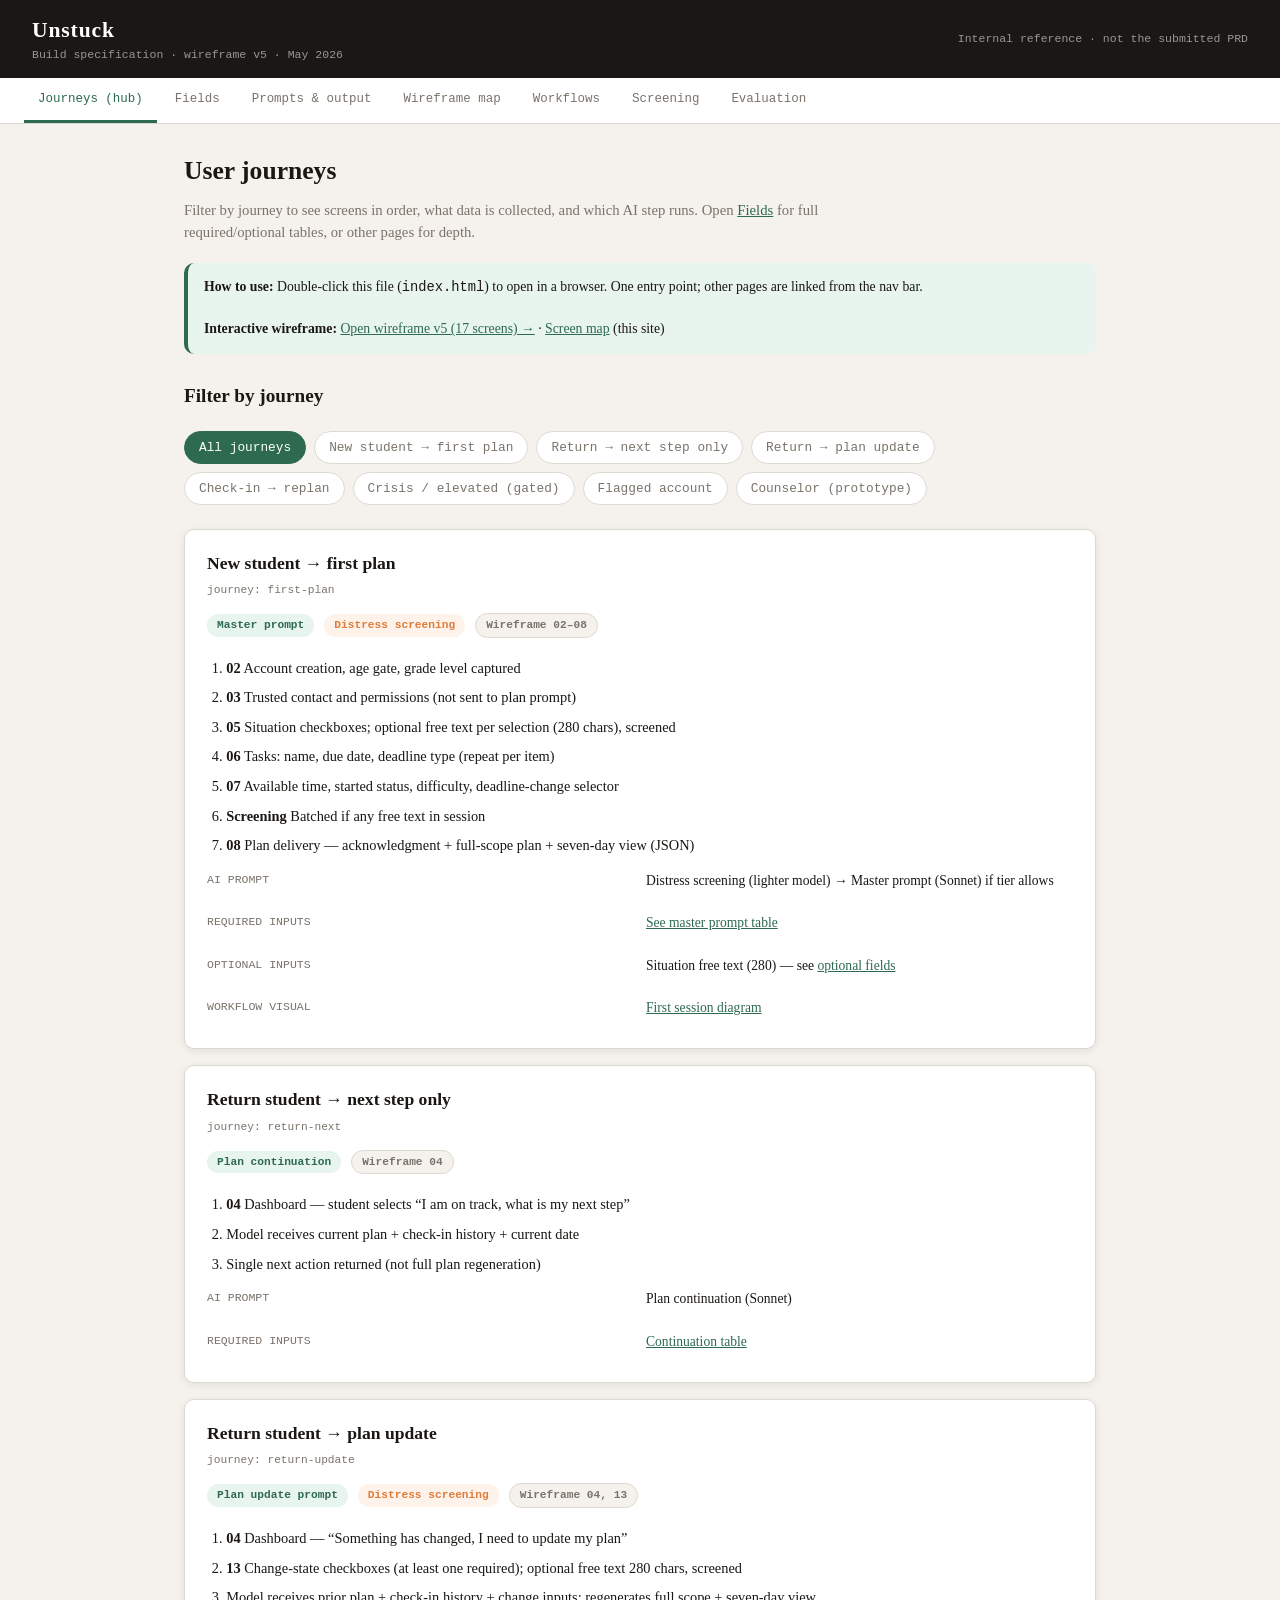
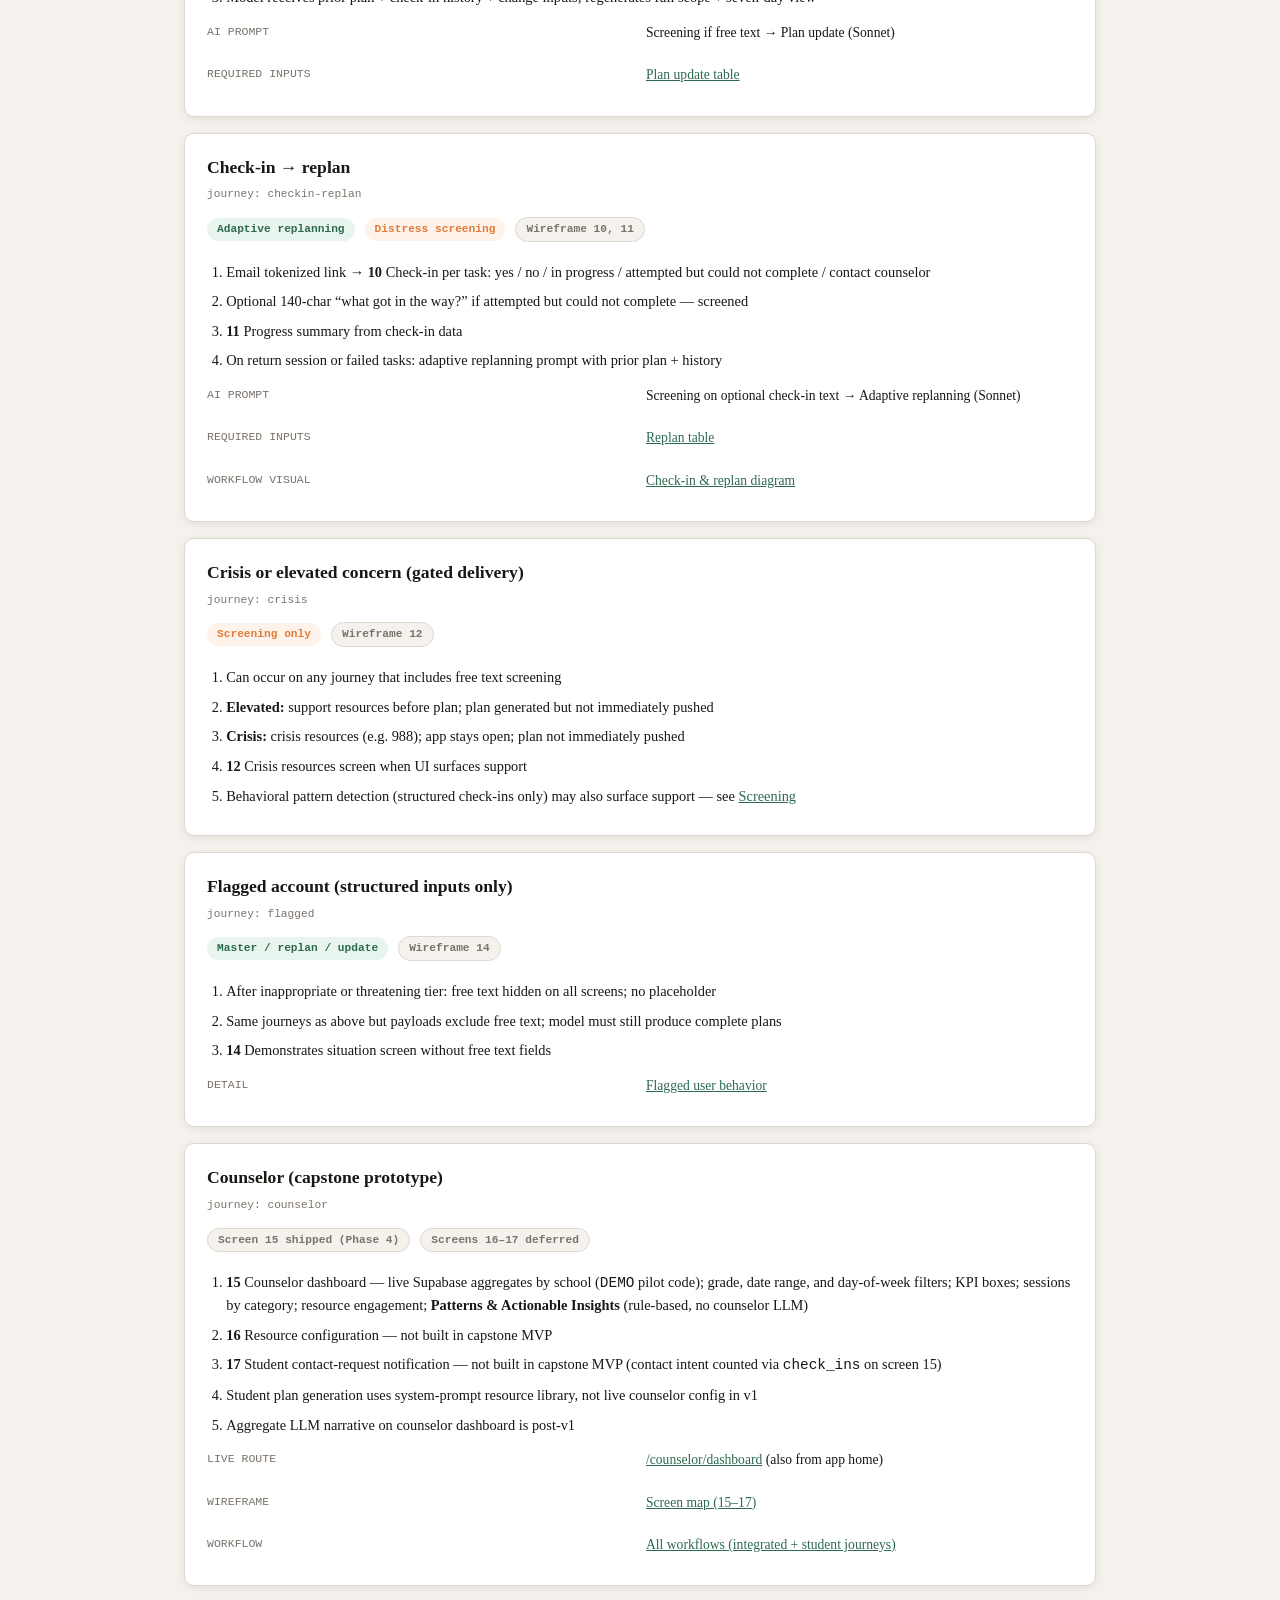
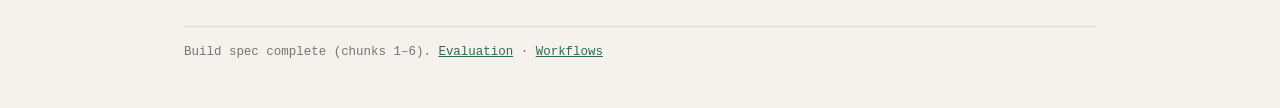
==== index.html @ d7326247 "Add files via upload" ====
<!DOCTYPE html>
<html lang="en">
<head>
  <meta charset="UTF-8">
  <meta name="viewport" content="width=device-width, initial-scale=1.0">
  <title>Unstuck — Build specification (hub)</title>
  <link rel="stylesheet" href="styles.css">
</head>
<body>

<div class="top-bar">
  <div>
    <div class="logo">Unstuck</div>
    <div class="meta">Build specification · wireframe v5 · May 2026</div>
  </div>
  <div class="meta">Internal reference · not the submitted PRD</div>
</div>

<nav class="site-nav">
  <a href="index.html" class="active">Journeys (hub)</a>
  <a href="fields.html">Fields</a>
  <a href="prompts.html">Prompts &amp; output</a>
  <a href="wireframe.html">Wireframe map</a>
  <a href="workflows.html">Workflows</a>
  <a href="screening.html">Screening</a>
  <a href="eval.html">Evaluation</a>
</nav>

<main class="main">
  <h1>User journeys</h1>
  <p class="lead">
    Filter by journey to see screens in order, what data is collected, and which AI step runs.
    Open <a href="fields.html">Fields</a> for full required/optional tables, or other pages for depth.
  </p>

  <div class="notice">
    <strong>How to use:</strong> Double-click this file (<code>index.html</code>) to open in a browser.
    One entry point; other pages are linked from the nav bar.
    <br><br>
    <strong>Interactive wireframe:</strong>
    <a href="https://tericampbell.github.io/unstuck_wireframe.html" target="_blank" rel="noopener">Open wireframe v5 (17 screens) →</a>
    · <a href="wireframe.html">Screen map</a> (this site)
  </div>

  <h2>Filter by journey</h2>
  <div class="filter-bar">
    <button type="button" data-filter="all" class="active">All journeys</button>
    <button type="button" data-filter="first-plan">New student → first plan</button>
    <button type="button" data-filter="return-next">Return → next step only</button>
    <button type="button" data-filter="return-update">Return → plan update</button>
    <button type="button" data-filter="checkin-replan">Check-in → replan</button>
    <button type="button" data-filter="crisis">Crisis / elevated (gated)</button>
    <button type="button" data-filter="flagged">Flagged account</button>
    <button type="button" data-filter="counselor">Counselor (prototype)</button>
  </div>

  <!-- First plan -->
  <article class="journey-card" data-journey="first-plan all">
    <div class="journey-title">New student → first plan</div>
    <div class="journey-id">journey: first-plan</div>
    <span class="tag tag-green">Master prompt</span>
    <span class="tag tag-amber">Distress screening</span>
    <span class="tag tag-gray">Wireframe 02–08</span>
    <ol class="step-list">
      <li><strong>02</strong> Account creation, age gate, grade level captured</li>
      <li><strong>03</strong> Trusted contact and permissions (not sent to plan prompt)</li>
      <li><strong>05</strong> Situation checkboxes; optional free text per selection (280 chars), screened</li>
      <li><strong>06</strong> Tasks: name, due date, deadline type (repeat per item)</li>
      <li><strong>07</strong> Available time, started status, difficulty, deadline-change selector</li>
      <li><strong>Screening</strong> Batched if any free text in session</li>
      <li><strong>08</strong> Plan delivery — acknowledgment + full-scope plan + seven-day view (JSON)</li>
    </ol>
    <dl class="detail-grid">
      <dt>AI prompt</dt>
      <dd>Distress screening (lighter model) → Master prompt (Sonnet) if tier allows</dd>
      <dt>Required inputs</dt>
      <dd><a href="fields.html#master">See master prompt table</a></dd>
      <dt>Optional inputs</dt>
      <dd>Situation free text (280) — see <a href="fields.html#optional">optional fields</a></dd>
      <dt>Workflow visual</dt>
      <dd><a href="workflows-first-session.html">First session diagram</a></dd>
    </dl>
  </article>

  <!-- Return next step -->
  <article class="journey-card" data-journey="return-next all">
    <div class="journey-title">Return student → next step only</div>
    <div class="journey-id">journey: return-next</div>
    <span class="tag tag-green">Plan continuation</span>
    <span class="tag tag-gray">Wireframe 04</span>
    <ol class="step-list">
      <li><strong>04</strong> Dashboard — student selects &ldquo;I am on track, what is my next step&rdquo;</li>
      <li>Model receives current plan + check-in history + current date</li>
      <li>Single next action returned (not full plan regeneration)</li>
    </ol>
    <dl class="detail-grid">
      <dt>AI prompt</dt>
      <dd>Plan continuation (Sonnet)</dd>
      <dt>Required inputs</dt>
      <dd><a href="fields.html#continuation">Continuation table</a></dd>
    </dl>
  </article>

  <!-- Plan update -->
  <article class="journey-card" data-journey="return-update all">
    <div class="journey-title">Return student → plan update</div>
    <div class="journey-id">journey: return-update</div>
    <span class="tag tag-green">Plan update prompt</span>
    <span class="tag tag-amber">Distress screening</span>
    <span class="tag tag-gray">Wireframe 04, 13</span>
    <ol class="step-list">
      <li><strong>04</strong> Dashboard — &ldquo;Something has changed, I need to update my plan&rdquo;</li>
      <li><strong>13</strong> Change-state checkboxes (at least one required); optional free text 280 chars, screened</li>
      <li>Model receives prior plan + check-in history + change inputs; regenerates full scope + seven-day view</li>
    </ol>
    <dl class="detail-grid">
      <dt>AI prompt</dt>
      <dd>Screening if free text → Plan update (Sonnet)</dd>
      <dt>Required inputs</dt>
      <dd><a href="fields.html#update">Plan update table</a></dd>
    </dl>
  </article>

  <!-- Check-in replan -->
  <article class="journey-card" data-journey="checkin-replan all">
    <div class="journey-title">Check-in → replan</div>
    <div class="journey-id">journey: checkin-replan</div>
    <span class="tag tag-green">Adaptive replanning</span>
    <span class="tag tag-amber">Distress screening</span>
    <span class="tag tag-gray">Wireframe 10, 11</span>
    <ol class="step-list">
      <li>Email tokenized link → <strong>10</strong> Check-in per task: yes / no / in progress / attempted but could not complete / contact counselor</li>
      <li>Optional 140-char &ldquo;what got in the way?&rdquo; if attempted but could not complete — screened</li>
      <li><strong>11</strong> Progress summary from check-in data</li>
      <li>On return session or failed tasks: adaptive replanning prompt with prior plan + history</li>
    </ol>
    <dl class="detail-grid">
      <dt>AI prompt</dt>
      <dd>Screening on optional check-in text → Adaptive replanning (Sonnet)</dd>
      <dt>Required inputs</dt>
      <dd><a href="fields.html#replan">Replan table</a></dd>
      <dt>Workflow visual</dt>
      <dd><a href="workflows-checkin-replan.html">Check-in &amp; replan diagram</a></dd>
    </dl>
  </article>

  <!-- Crisis / elevated -->
  <article class="journey-card" data-journey="crisis all first-plan return-update checkin-replan">
    <div class="journey-title">Crisis or elevated concern (gated delivery)</div>
    <div class="journey-id">journey: crisis</div>
    <span class="tag tag-amber">Screening only</span>
    <span class="tag tag-gray">Wireframe 12</span>
    <ol class="step-list">
      <li>Can occur on any journey that includes free text screening</li>
      <li><strong>Elevated:</strong> support resources before plan; plan generated but not immediately pushed</li>
      <li><strong>Crisis:</strong> crisis resources (e.g. 988); app stays open; plan not immediately pushed</li>
      <li><strong>12</strong> Crisis resources screen when UI surfaces support</li>
      <li>Behavioral pattern detection (structured check-ins only) may also surface support — see <a href="screening.html">Screening</a></li>
    </ol>
  </article>

  <!-- Flagged -->
  <article class="journey-card" data-journey="flagged all first-plan return-update checkin-replan">
    <div class="journey-title">Flagged account (structured inputs only)</div>
    <div class="journey-id">journey: flagged</div>
    <span class="tag tag-green">Master / replan / update</span>
    <span class="tag tag-gray">Wireframe 14</span>
    <ol class="step-list">
      <li>After inappropriate or threatening tier: free text hidden on all screens; no placeholder</li>
      <li>Same journeys as above but payloads exclude free text; model must still produce complete plans</li>
      <li><strong>14</strong> Demonstrates situation screen without free text fields</li>
    </ol>
    <dl class="detail-grid">
      <dt>Detail</dt>
      <dd><a href="screening.html#flagged">Flagged user behavior</a></dd>
    </dl>
  </article>

  <!-- Counselor -->
  <article class="journey-card" data-journey="counselor all">
    <div class="journey-title">Counselor (capstone prototype)</div>
    <div class="journey-id">journey: counselor</div>
    <span class="tag tag-gray">Screen 15 shipped (Phase 4)</span>
    <span class="tag tag-gray">Screens 16–17 deferred</span>
    <ol class="step-list">
      <li><strong>15</strong> Counselor dashboard — live Supabase aggregates by school (<code>DEMO</code> pilot code); grade, date range, and day-of-week filters; KPI boxes; sessions by category; resource engagement; <strong>Patterns &amp; Actionable Insights</strong> (rule-based, no counselor LLM)</li>
      <li><strong>16</strong> Resource configuration — not built in capstone MVP</li>
      <li><strong>17</strong> Student contact-request notification — not built in capstone MVP (contact intent counted via <code>check_ins</code> on screen 15)</li>
      <li>Student plan generation uses system-prompt resource library, not live counselor config in v1</li>
      <li>Aggregate LLM narrative on counselor dashboard is post-v1</li>
    </ol>
    <dl class="detail-grid">
      <dt>Live route</dt>
      <dd><a href="https://unstuck-app-flame.vercel.app/counselor/dashboard" rel="noreferrer">/counselor/dashboard</a> (also from app home)</dd>
      <dt>Wireframe</dt>
      <dd><a href="wireframe.html#counselor">Screen map (15–17)</a></dd>
      <dt>Workflow</dt>
      <dd><a href="workflows.html">All workflows (integrated + student journeys)</a></dd>
    </dl>
  </article>

  <p class="page-footer">Build spec complete (chunks 1–6). <a href="eval.html">Evaluation</a> · <a href="workflows.html">Workflows</a></p>
</main>

<script src="filter.js"></script>
</body>
</html>
---- styles.css ----
:root {
  --bg: #F5F2ED;
  --surface: #FFFFFF;
  --border: #DDD8D0;
  --text: #1A1714;
  --muted: #7A736A;
  --accent: #2D6A4F;
  --accent-lt: #E8F4EE;
  --warn: #C0392B;
  --warn-lt: #FDECEA;
  --amber: #E07B39;
  --amber-lt: #FEF3EA;
  --radius: 10px;
  --shadow: 0 2px 8px rgba(0, 0, 0, 0.08);
}

* { box-sizing: border-box; margin: 0; padding: 0; }

body {
  font-family: Georgia, "Times New Roman", serif;
  background: var(--bg);
  color: var(--text);
  line-height: 1.5;
  min-height: 100vh;
}

.top-bar {
  background: var(--text);
  color: #fff;
  padding: 14px 32px;
  display: flex;
  align-items: center;
  justify-content: space-between;
  flex-wrap: wrap;
  gap: 8px;
}

.top-bar .logo { font-size: 1.35rem; font-weight: 700; letter-spacing: 0.04em; }
.top-bar .meta { font-size: 0.72rem; opacity: 0.55; font-family: "Courier New", monospace; }

.site-nav {
  background: var(--surface);
  border-bottom: 1px solid var(--border);
  padding: 0 24px;
  display: flex;
  flex-wrap: wrap;
  gap: 4px;
  position: sticky;
  top: 0;
  z-index: 50;
}

.site-nav a {
  padding: 12px 14px;
  font-size: 0.78rem;
  font-family: "Courier New", monospace;
  color: var(--muted);
  text-decoration: none;
  border-bottom: 3px solid transparent;
}

.site-nav a:hover { color: var(--text); }
.site-nav a.active { color: var(--accent); border-bottom-color: var(--accent); }

.main { max-width: 960px; margin: 0 auto; padding: 28px 24px 48px; }

h1 { font-size: 1.6rem; margin-bottom: 8px; }
h2 { font-size: 1.2rem; margin: 28px 0 12px; }
h3 { font-size: 1rem; margin: 18px 0 8px; }

.lead { color: var(--muted); font-size: 0.92rem; margin-bottom: 20px; max-width: 720px; }

.notice {
  padding: 14px 16px;
  border-radius: var(--radius);
  font-size: 0.86rem;
  margin-bottom: 20px;
  background: var(--accent-lt);
  border-left: 4px solid var(--accent);
}

.filter-bar {
  display: flex;
  flex-wrap: wrap;
  gap: 8px;
  margin: 20px 0 24px;
}

.filter-bar button {
  padding: 8px 14px;
  border: 1.5px solid var(--border);
  border-radius: 20px;
  background: var(--surface);
  font-size: 0.8rem;
  font-family: "Courier New", monospace;
  cursor: pointer;
  color: var(--muted);
}

.filter-bar button:hover { border-color: var(--accent); color: var(--text); }
.filter-bar button.active {
  background: var(--accent);
  border-color: var(--accent);
  color: #fff;
}

.journey-card {
  background: var(--surface);
  border: 1.5px solid var(--border);
  border-radius: var(--radius);
  padding: 20px 22px;
  margin-bottom: 16px;
  box-shadow: var(--shadow);
}

.journey-card.hidden { display: none; }

.journey-card .journey-title {
  font-size: 1.1rem;
  font-weight: 700;
  margin-bottom: 6px;
}

.journey-card .journey-id {
  font-family: "Courier New", monospace;
  font-size: 0.7rem;
  color: var(--muted);
  margin-bottom: 12px;
}

.tag {
  display: inline-block;
  padding: 3px 10px;
  border-radius: 20px;
  font-size: 0.7rem;
  font-family: "Courier New", monospace;
  font-weight: 600;
  margin-right: 6px;
  margin-bottom: 8px;
}

.tag-green { background: var(--accent-lt); color: var(--accent); }
.tag-amber { background: var(--amber-lt); color: var(--amber); }
.tag-gray { background: var(--bg); color: var(--muted); border: 1px solid var(--border); }

.step-list { margin: 12px 0 0 1.2rem; font-size: 0.9rem; }
.step-list li { margin-bottom: 8px; }

.detail-grid {
  display: grid;
  grid-template-columns: 1fr 1fr;
  gap: 12px;
  margin-top: 14px;
  font-size: 0.85rem;
}

.detail-grid dt {
  font-family: "Courier New", monospace;
  font-size: 0.72rem;
  text-transform: uppercase;
  color: var(--muted);
}

.detail-grid dd { margin: 0 0 10px 0; }

table {
  width: 100%;
  border-collapse: collapse;
  font-size: 0.85rem;
  margin: 16px 0;
  background: var(--surface);
  border: 1px solid var(--border);
  border-radius: var(--radius);
  overflow: hidden;
}

th, td {
  padding: 10px 12px;
  text-align: left;
  border-bottom: 1px solid var(--border);
  vertical-align: top;
}

th {
  background: var(--bg);
  font-family: "Courier New", monospace;
  font-size: 0.72rem;
  text-transform: uppercase;
  color: var(--muted);
}

tr:last-child td { border-bottom: none; }

a { color: var(--accent); }
a:hover { text-decoration: underline; }

.page-footer {
  margin-top: 40px;
  padding-top: 16px;
  border-top: 1px solid var(--border);
  font-size: 0.78rem;
  color: var(--muted);
  font-family: "Courier New", monospace;
}

.workflow-img {
  max-width: 100%;
  height: auto;
  border: 1px solid var(--border);
  border-radius: var(--radius);
  margin: 16px 0;
}

.tier-standard { color: var(--accent); }
.tier-elevated { color: var(--amber); }
.tier-crisis { color: var(--warn); }
.tier-inappropriate { color: var(--warn); font-weight: 700; }

@media (max-width: 640px) {
  .detail-grid { grid-template-columns: 1fr; }
}
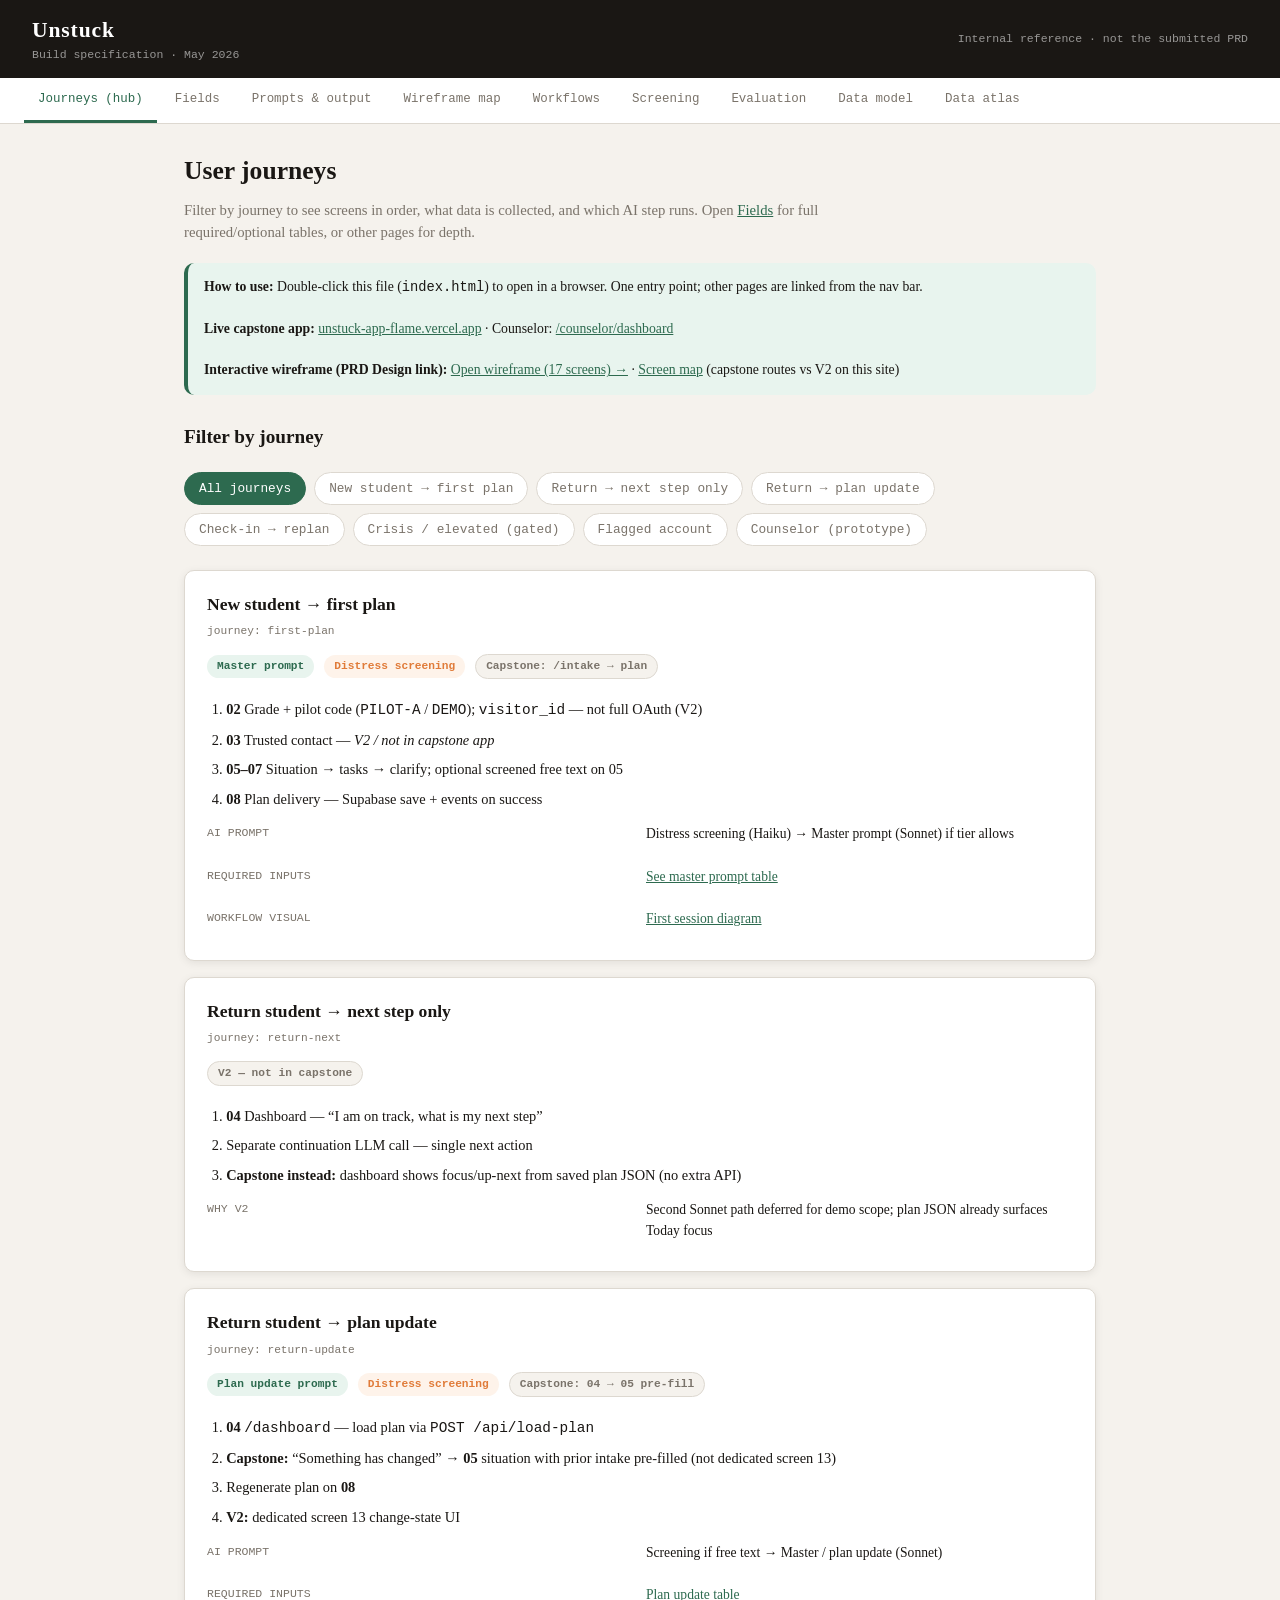
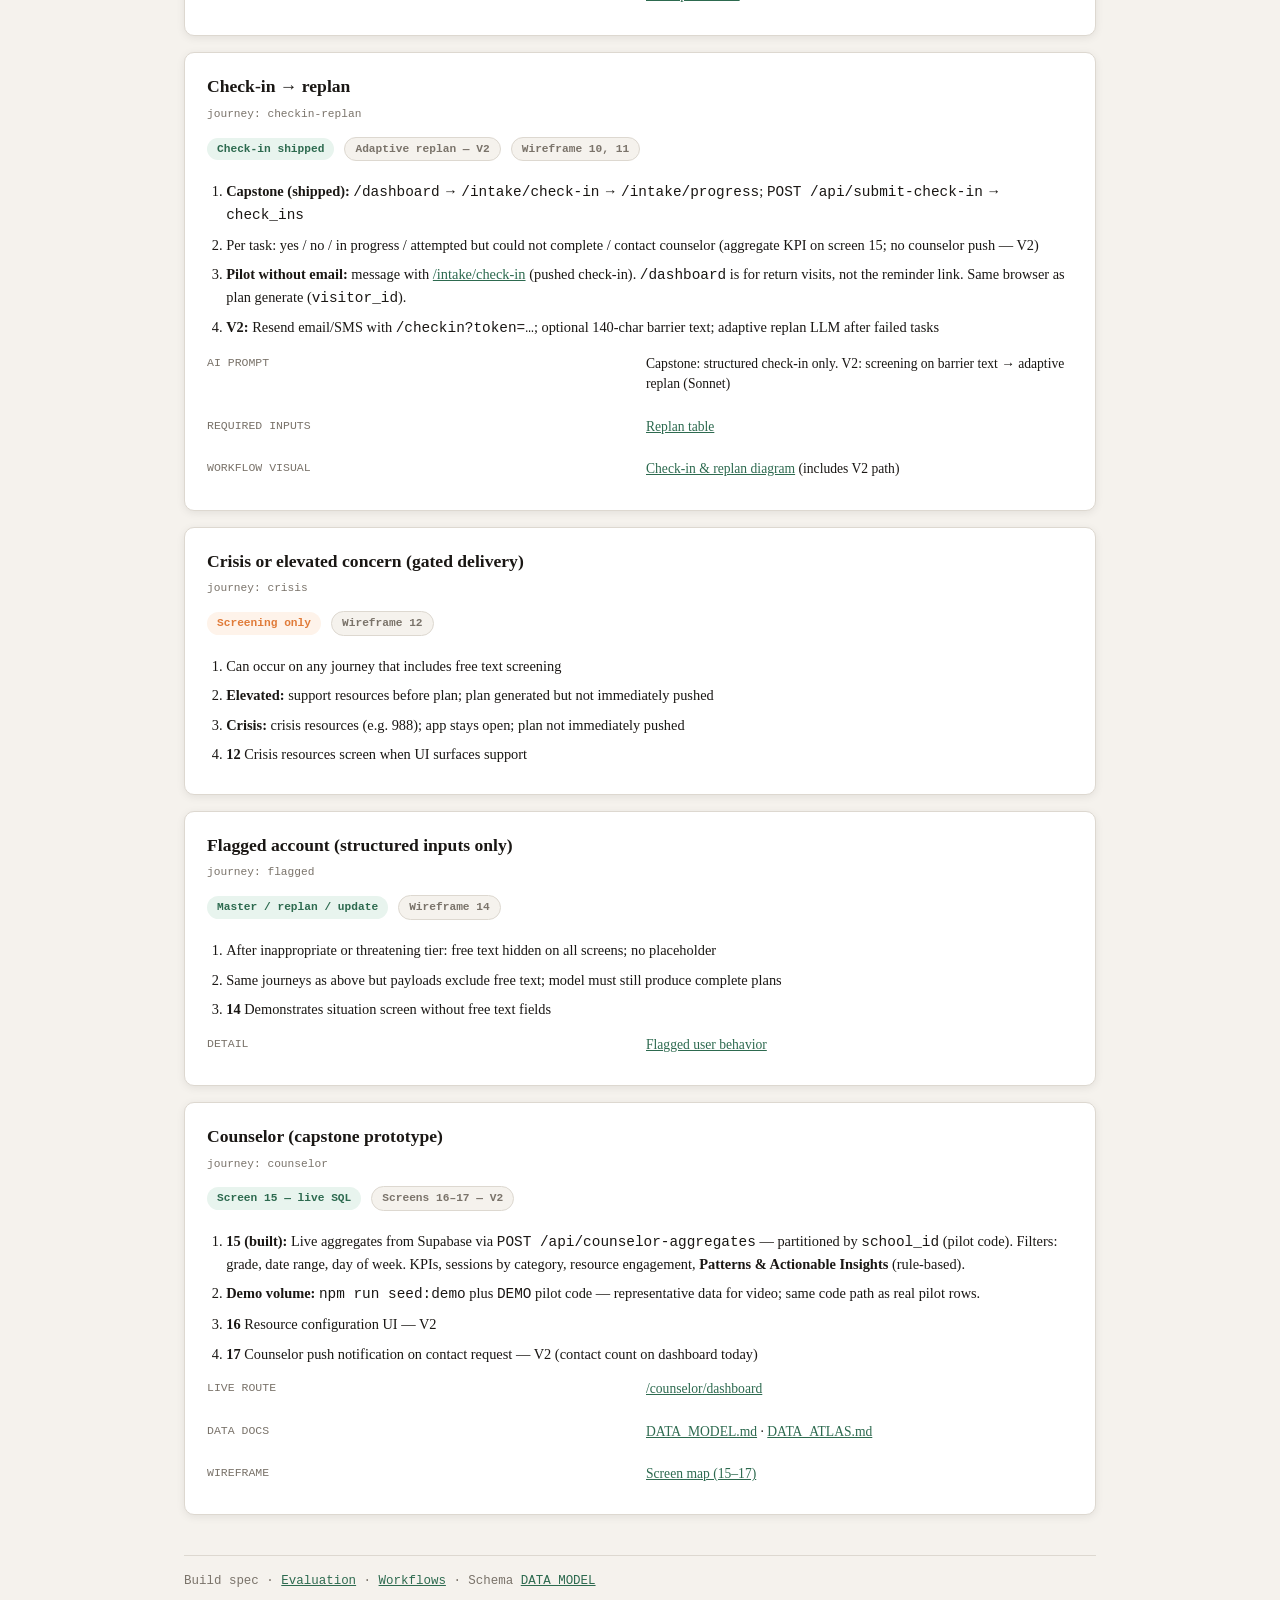
==== commit 874cb02f: "Add files via upload" ====
--- a/index.html
+++ b/index.html
@@ -11,7 +11,7 @@
 <div class="top-bar">
   <div>
     <div class="logo">Unstuck</div>
-    <div class="meta">Build specification · wireframe v5 · May 2026</div>
+    <div class="meta">Build specification · May 2026</div>
   </div>
   <div class="meta">Internal reference · not the submitted PRD</div>
 </div>
@@ -24,6 +24,8 @@
   <a href="workflows.html">Workflows</a>
   <a href="screening.html">Screening</a>
   <a href="eval.html">Evaluation</a>
+  <a href="DATA_MODEL.md">Data model</a>
+  <a href="DATA_ATLAS.md">Data atlas</a>
 </nav>
 
 <main class="main">
@@ -37,9 +39,13 @@
     <strong>How to use:</strong> Double-click this file (<code>index.html</code>) to open in a browser.
     One entry point; other pages are linked from the nav bar.
     <br><br>
-    <strong>Interactive wireframe:</strong>
-    <a href="https://tericampbell.github.io/unstuck_wireframe.html" target="_blank" rel="noopener">Open wireframe v5 (17 screens) →</a>
-    · <a href="wireframe.html">Screen map</a> (this site)
+    <strong>Live capstone app:</strong>
+    <a href="https://unstuck-app-flame.vercel.app/" target="_blank" rel="noopener">unstuck-app-flame.vercel.app</a>
+    · Counselor: <a href="https://unstuck-app-flame.vercel.app/counselor/dashboard" rel="noreferrer">/counselor/dashboard</a>
+    <br><br>
+    <strong>Interactive wireframe (PRD Design link):</strong>
+    <a href="https://tericampbell.github.io/unstuck_wireframe.html" target="_blank" rel="noopener">Open wireframe (17 screens) →</a>
+    · <a href="wireframe.html">Screen map</a> (capstone routes vs V2 on this site)
   </div>
 
   <h2>Filter by journey</h2>
@@ -60,23 +66,18 @@
     <div class="journey-id">journey: first-plan</div>
     <span class="tag tag-green">Master prompt</span>
     <span class="tag tag-amber">Distress screening</span>
-    <span class="tag tag-gray">Wireframe 02–08</span>
-    <ol class="step-list">
-      <li><strong>02</strong> Account creation, age gate, grade level captured</li>
-      <li><strong>03</strong> Trusted contact and permissions (not sent to plan prompt)</li>
-      <li><strong>05</strong> Situation checkboxes; optional free text per selection (280 chars), screened</li>
-      <li><strong>06</strong> Tasks: name, due date, deadline type (repeat per item)</li>
-      <li><strong>07</strong> Available time, started status, difficulty, deadline-change selector</li>
-      <li><strong>Screening</strong> Batched if any free text in session</li>
-      <li><strong>08</strong> Plan delivery — acknowledgment + full-scope plan + seven-day view (JSON)</li>
+    <span class="tag tag-gray">Capstone: /intake → plan</span>
+    <ol class="step-list">
+      <li><strong>02</strong> Grade + pilot code (<code>PILOT-A</code> / <code>DEMO</code>); <code>visitor_id</code> — not full OAuth (V2)</li>
+      <li><strong>03</strong> Trusted contact — <em>V2 / not in capstone app</em></li>
+      <li><strong>05–07</strong> Situation → tasks → clarify; optional screened free text on 05</li>
+      <li><strong>08</strong> Plan delivery — Supabase save + events on success</li>
     </ol>
     <dl class="detail-grid">
       <dt>AI prompt</dt>
-      <dd>Distress screening (lighter model) → Master prompt (Sonnet) if tier allows</dd>
+      <dd>Distress screening (Haiku) → Master prompt (Sonnet) if tier allows</dd>
       <dt>Required inputs</dt>
       <dd><a href="fields.html#master">See master prompt table</a></dd>
-      <dt>Optional inputs</dt>
-      <dd>Situation free text (280) — see <a href="fields.html#optional">optional fields</a></dd>
       <dt>Workflow visual</dt>
       <dd><a href="workflows-first-session.html">First session diagram</a></dd>
     </dl>
@@ -86,18 +87,15 @@
   <article class="journey-card" data-journey="return-next all">
     <div class="journey-title">Return student → next step only</div>
     <div class="journey-id">journey: return-next</div>
-    <span class="tag tag-green">Plan continuation</span>
-    <span class="tag tag-gray">Wireframe 04</span>
-    <ol class="step-list">
-      <li><strong>04</strong> Dashboard — student selects &ldquo;I am on track, what is my next step&rdquo;</li>
-      <li>Model receives current plan + check-in history + current date</li>
-      <li>Single next action returned (not full plan regeneration)</li>
-    </ol>
-    <dl class="detail-grid">
-      <dt>AI prompt</dt>
-      <dd>Plan continuation (Sonnet)</dd>
-      <dt>Required inputs</dt>
-      <dd><a href="fields.html#continuation">Continuation table</a></dd>
+    <span class="tag tag-gray">V2 — not in capstone</span>
+    <ol class="step-list">
+      <li><strong>04</strong> Dashboard — &ldquo;I am on track, what is my next step&rdquo;</li>
+      <li>Separate continuation LLM call — single next action</li>
+      <li><strong>Capstone instead:</strong> dashboard shows focus/up-next from saved plan JSON (no extra API)</li>
+    </ol>
+    <dl class="detail-grid">
+      <dt>Why V2</dt>
+      <dd>Second Sonnet path deferred for demo scope; plan JSON already surfaces Today focus</dd>
     </dl>
   </article>
 
@@ -107,15 +105,16 @@
     <div class="journey-id">journey: return-update</div>
     <span class="tag tag-green">Plan update prompt</span>
     <span class="tag tag-amber">Distress screening</span>
-    <span class="tag tag-gray">Wireframe 04, 13</span>
-    <ol class="step-list">
-      <li><strong>04</strong> Dashboard — &ldquo;Something has changed, I need to update my plan&rdquo;</li>
-      <li><strong>13</strong> Change-state checkboxes (at least one required); optional free text 280 chars, screened</li>
-      <li>Model receives prior plan + check-in history + change inputs; regenerates full scope + seven-day view</li>
+    <span class="tag tag-gray">Capstone: 04 → 05 pre-fill</span>
+    <ol class="step-list">
+      <li><strong>04</strong> <code>/dashboard</code> — load plan via <code>POST /api/load-plan</code></li>
+      <li><strong>Capstone:</strong> &ldquo;Something has changed&rdquo; → <strong>05</strong> situation with prior intake pre-filled (not dedicated screen 13)</li>
+      <li>Regenerate plan on <strong>08</strong></li>
+      <li><strong>V2:</strong> dedicated screen 13 change-state UI</li>
     </ol>
     <dl class="detail-grid">
       <dt>AI prompt</dt>
-      <dd>Screening if free text → Plan update (Sonnet)</dd>
+      <dd>Screening if free text → Master / plan update (Sonnet)</dd>
       <dt>Required inputs</dt>
       <dd><a href="fields.html#update">Plan update table</a></dd>
     </dl>
@@ -125,22 +124,22 @@
   <article class="journey-card" data-journey="checkin-replan all">
     <div class="journey-title">Check-in → replan</div>
     <div class="journey-id">journey: checkin-replan</div>
-    <span class="tag tag-green">Adaptive replanning</span>
-    <span class="tag tag-amber">Distress screening</span>
+    <span class="tag tag-green">Check-in shipped</span>
+    <span class="tag tag-gray">Adaptive replan — V2</span>
     <span class="tag tag-gray">Wireframe 10, 11</span>
     <ol class="step-list">
-      <li>Email tokenized link → <strong>10</strong> Check-in per task: yes / no / in progress / attempted but could not complete / contact counselor</li>
-      <li>Optional 140-char &ldquo;what got in the way?&rdquo; if attempted but could not complete — screened</li>
-      <li><strong>11</strong> Progress summary from check-in data</li>
-      <li>On return session or failed tasks: adaptive replanning prompt with prior plan + history</li>
+      <li><strong>Capstone (shipped):</strong> <code>/dashboard</code> → <code>/intake/check-in</code> → <code>/intake/progress</code>; <code>POST /api/submit-check-in</code> → <code>check_ins</code></li>
+      <li>Per task: yes / no / in progress / attempted but could not complete / contact counselor (aggregate KPI on screen 15; no counselor push — V2)</li>
+      <li><strong>Pilot without email:</strong> message with <a href="https://unstuck-app-flame.vercel.app/intake/check-in">/intake/check-in</a> (pushed check-in). <code>/dashboard</code> is for return visits, not the reminder link. Same browser as plan generate (<code>visitor_id</code>).</li>
+      <li><strong>V2:</strong> Resend email/SMS with <code>/checkin?token=…</code>; optional 140-char barrier text; adaptive replan LLM after failed tasks</li>
     </ol>
     <dl class="detail-grid">
       <dt>AI prompt</dt>
-      <dd>Screening on optional check-in text → Adaptive replanning (Sonnet)</dd>
+      <dd>Capstone: structured check-in only. V2: screening on barrier text → adaptive replan (Sonnet)</dd>
       <dt>Required inputs</dt>
       <dd><a href="fields.html#replan">Replan table</a></dd>
       <dt>Workflow visual</dt>
-      <dd><a href="workflows-checkin-replan.html">Check-in &amp; replan diagram</a></dd>
+      <dd><a href="workflows-checkin-replan.html">Check-in &amp; replan diagram</a> (includes V2 path)</dd>
     </dl>
   </article>
 
@@ -155,7 +154,6 @@
       <li><strong>Elevated:</strong> support resources before plan; plan generated but not immediately pushed</li>
       <li><strong>Crisis:</strong> crisis resources (e.g. 988); app stays open; plan not immediately pushed</li>
       <li><strong>12</strong> Crisis resources screen when UI surfaces support</li>
-      <li>Behavioral pattern detection (structured check-ins only) may also surface support — see <a href="screening.html">Screening</a></li>
     </ol>
   </article>
 
@@ -180,26 +178,25 @@
   <article class="journey-card" data-journey="counselor all">
     <div class="journey-title">Counselor (capstone prototype)</div>
     <div class="journey-id">journey: counselor</div>
-    <span class="tag tag-gray">Screen 15 shipped (Phase 4)</span>
-    <span class="tag tag-gray">Screens 16–17 deferred</span>
-    <ol class="step-list">
-      <li><strong>15</strong> Counselor dashboard — live Supabase aggregates by school (<code>DEMO</code> pilot code); grade, date range, and day-of-week filters; KPI boxes; sessions by category; resource engagement; <strong>Patterns &amp; Actionable Insights</strong> (rule-based, no counselor LLM)</li>
-      <li><strong>16</strong> Resource configuration — not built in capstone MVP</li>
-      <li><strong>17</strong> Student contact-request notification — not built in capstone MVP (contact intent counted via <code>check_ins</code> on screen 15)</li>
-      <li>Student plan generation uses system-prompt resource library, not live counselor config in v1</li>
-      <li>Aggregate LLM narrative on counselor dashboard is post-v1</li>
+    <span class="tag tag-green">Screen 15 — live SQL</span>
+    <span class="tag tag-gray">Screens 16–17 — V2</span>
+    <ol class="step-list">
+      <li><strong>15 (built):</strong> Live aggregates from Supabase via <code>POST /api/counselor-aggregates</code> — partitioned by <code>school_id</code> (pilot code). Filters: grade, date range, day of week. KPIs, sessions by category, resource engagement, <strong>Patterns &amp; Actionable Insights</strong> (rule-based).</li>
+      <li><strong>Demo volume:</strong> <code>npm run seed:demo</code> plus <code>DEMO</code> pilot code — representative data for video; same code path as real pilot rows.</li>
+      <li><strong>16</strong> Resource configuration UI — V2</li>
+      <li><strong>17</strong> Counselor push notification on contact request — V2 (contact count on dashboard today)</li>
     </ol>
     <dl class="detail-grid">
       <dt>Live route</dt>
-      <dd><a href="https://unstuck-app-flame.vercel.app/counselor/dashboard" rel="noreferrer">/counselor/dashboard</a> (also from app home)</dd>
+      <dd><a href="https://unstuck-app-flame.vercel.app/counselor/dashboard" rel="noreferrer">/counselor/dashboard</a></dd>
+      <dt>Data docs</dt>
+      <dd><a href="DATA_MODEL.md">DATA_MODEL.md</a> · <a href="DATA_ATLAS.md">DATA_ATLAS.md</a></dd>
       <dt>Wireframe</dt>
       <dd><a href="wireframe.html#counselor">Screen map (15–17)</a></dd>
-      <dt>Workflow</dt>
-      <dd><a href="workflows.html">All workflows (integrated + student journeys)</a></dd>
-    </dl>
-  </article>
-
-  <p class="page-footer">Build spec complete (chunks 1–6). <a href="eval.html">Evaluation</a> · <a href="workflows.html">Workflows</a></p>
+    </dl>
+  </article>
+
+  <p class="page-footer">Build spec · <a href="eval.html">Evaluation</a> · <a href="workflows.html">Workflows</a> · Schema <a href="DATA_MODEL.md">DATA_MODEL</a></p>
 </main>
 
 <script src="filter.js"></script>
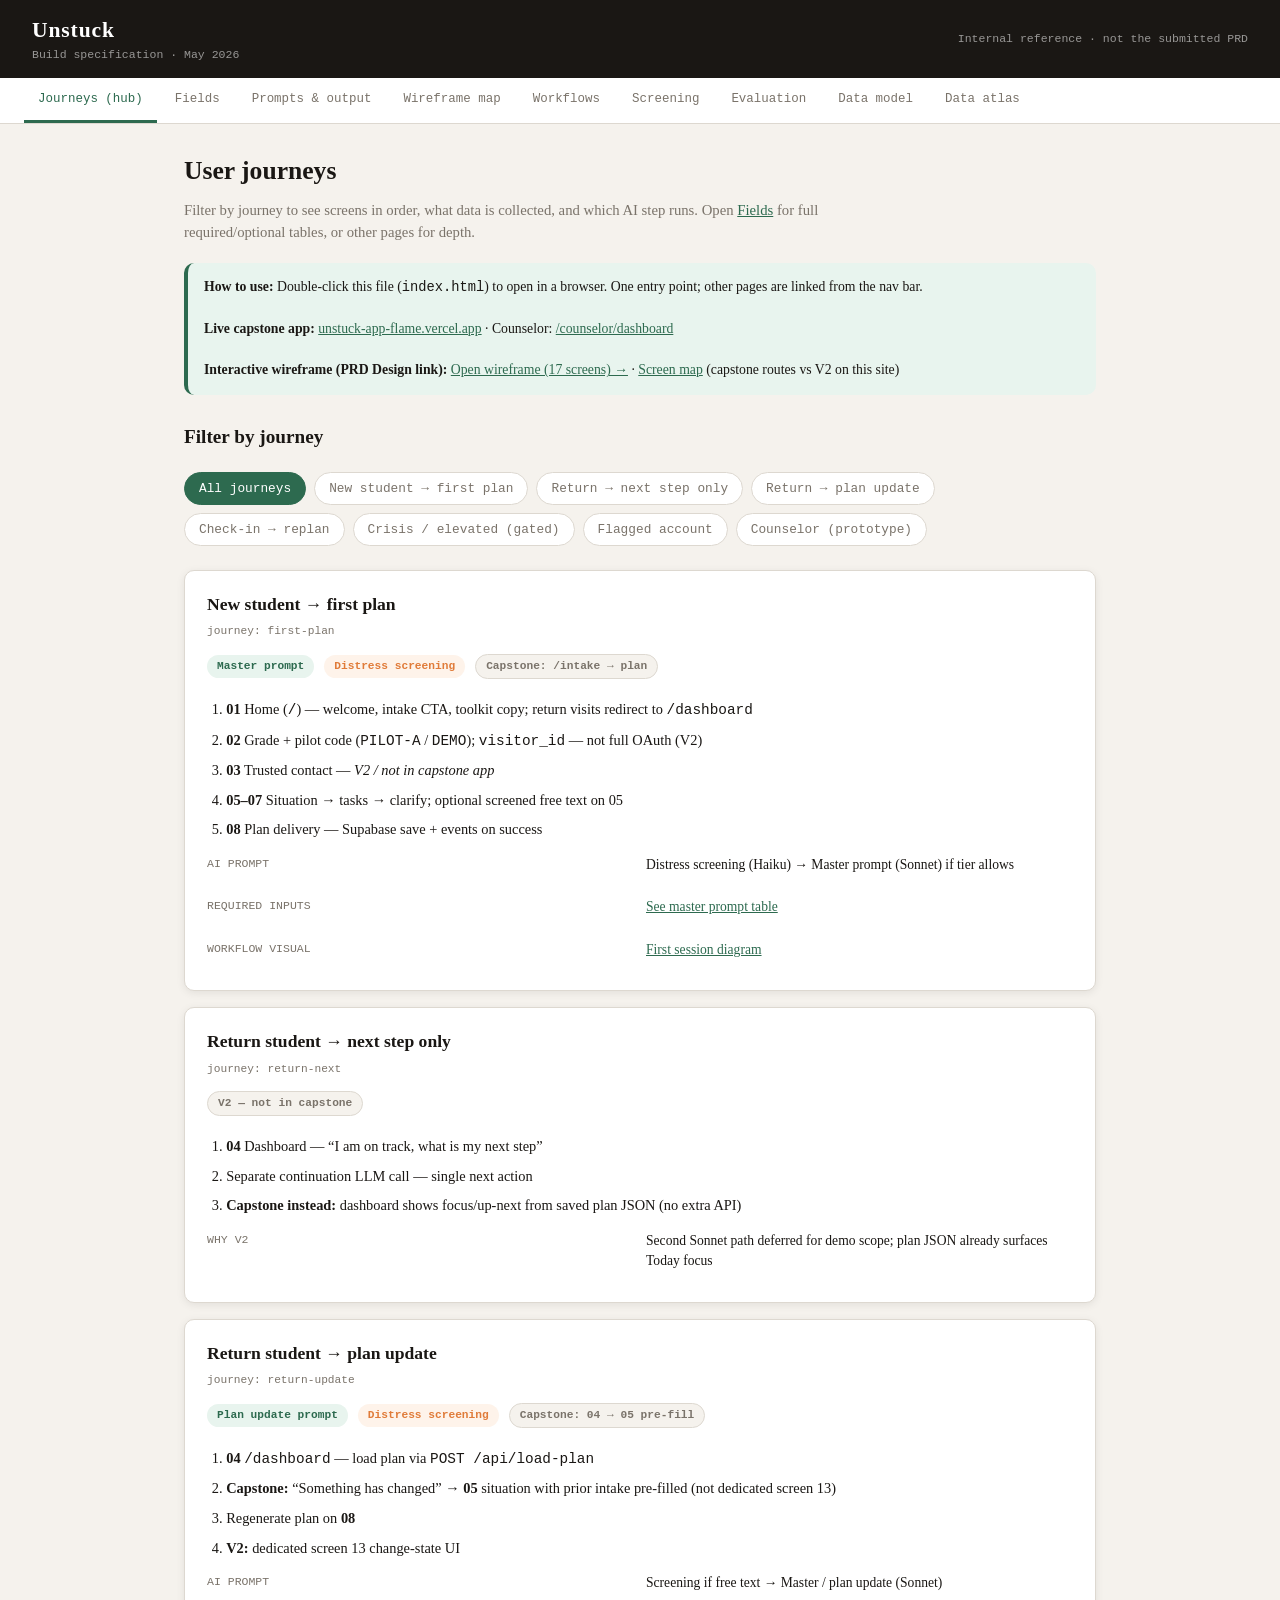
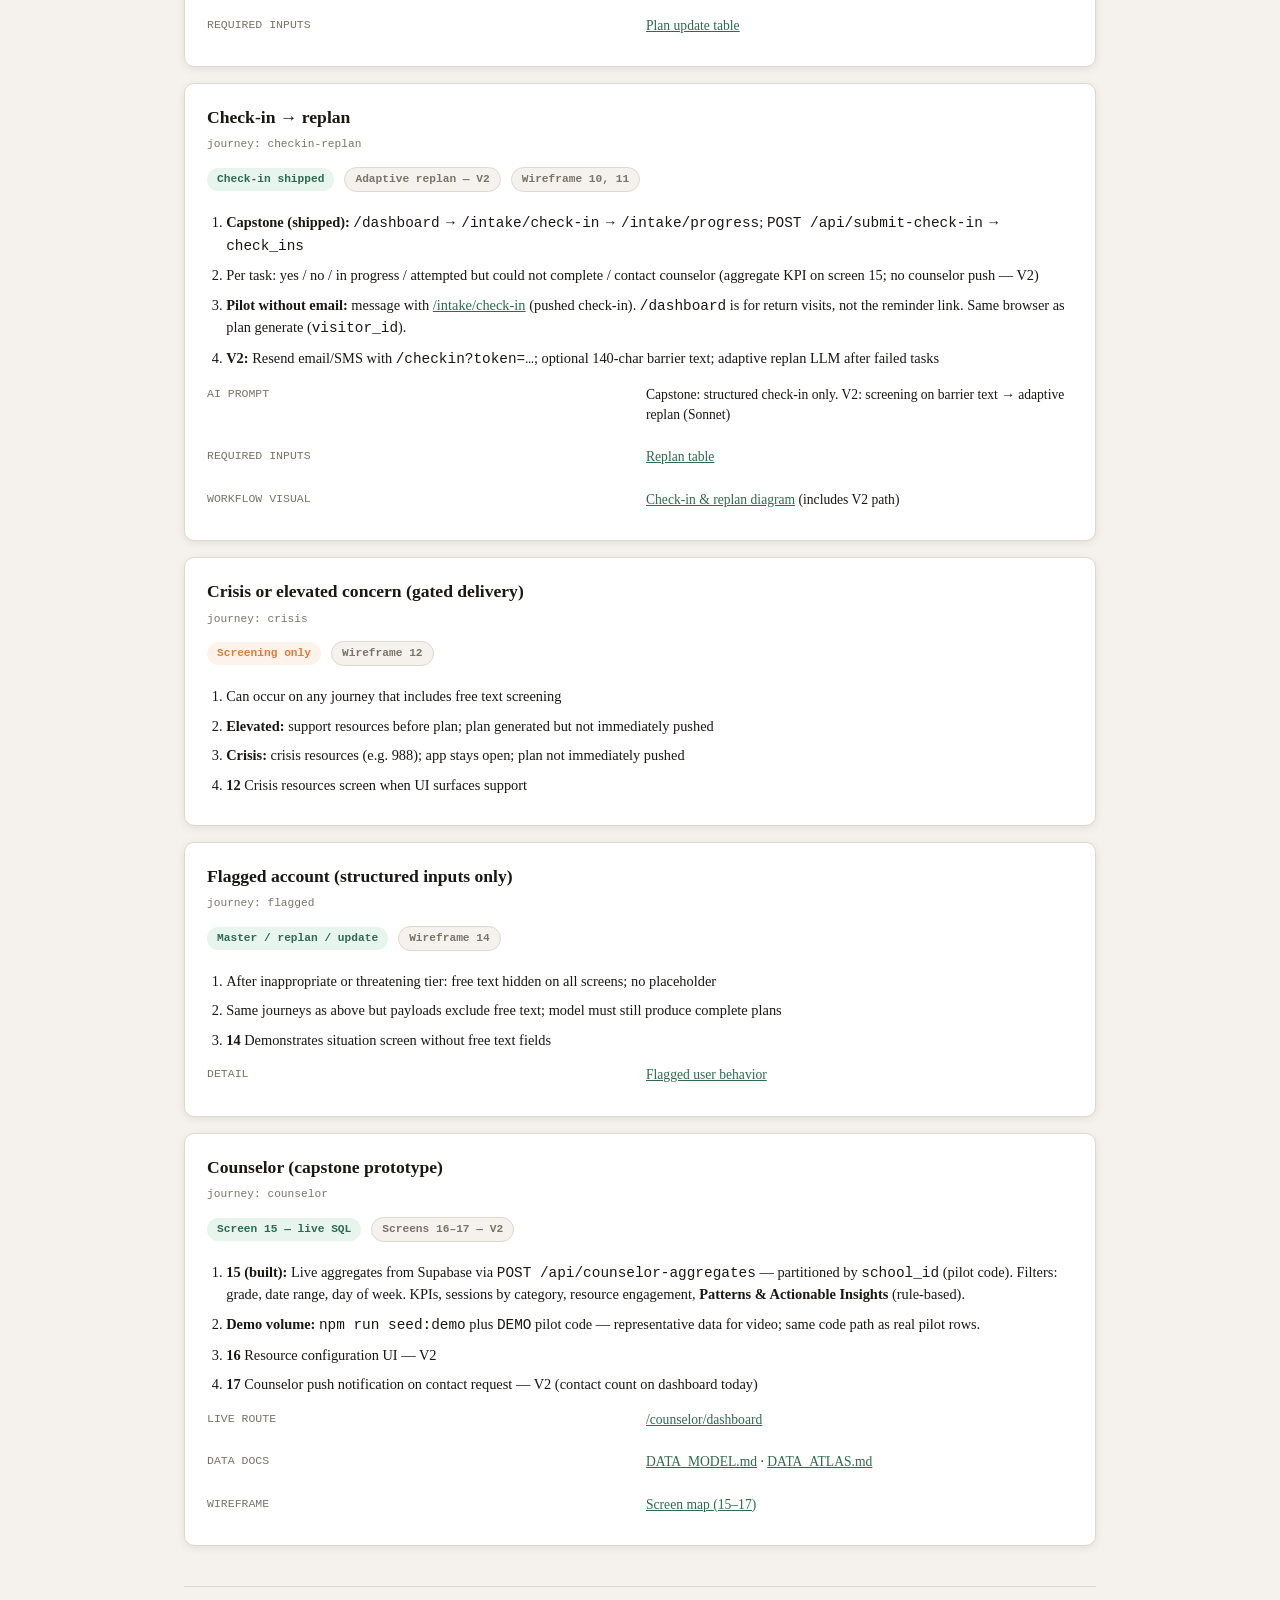
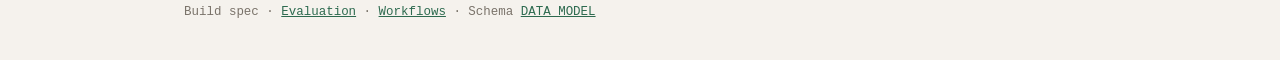
==== commit 426512ca: "Add files via upload" ====
--- a/index.html
+++ b/index.html
@@ -68,6 +68,7 @@
     <span class="tag tag-amber">Distress screening</span>
     <span class="tag tag-gray">Capstone: /intake → plan</span>
     <ol class="step-list">
+      <li><strong>01</strong> Home (<code>/</code>) — welcome, intake CTA, toolkit copy; return visits redirect to <code>/dashboard</code></li>
       <li><strong>02</strong> Grade + pilot code (<code>PILOT-A</code> / <code>DEMO</code>); <code>visitor_id</code> — not full OAuth (V2)</li>
       <li><strong>03</strong> Trusted contact — <em>V2 / not in capstone app</em></li>
       <li><strong>05–07</strong> Situation → tasks → clarify; optional screened free text on 05</li>
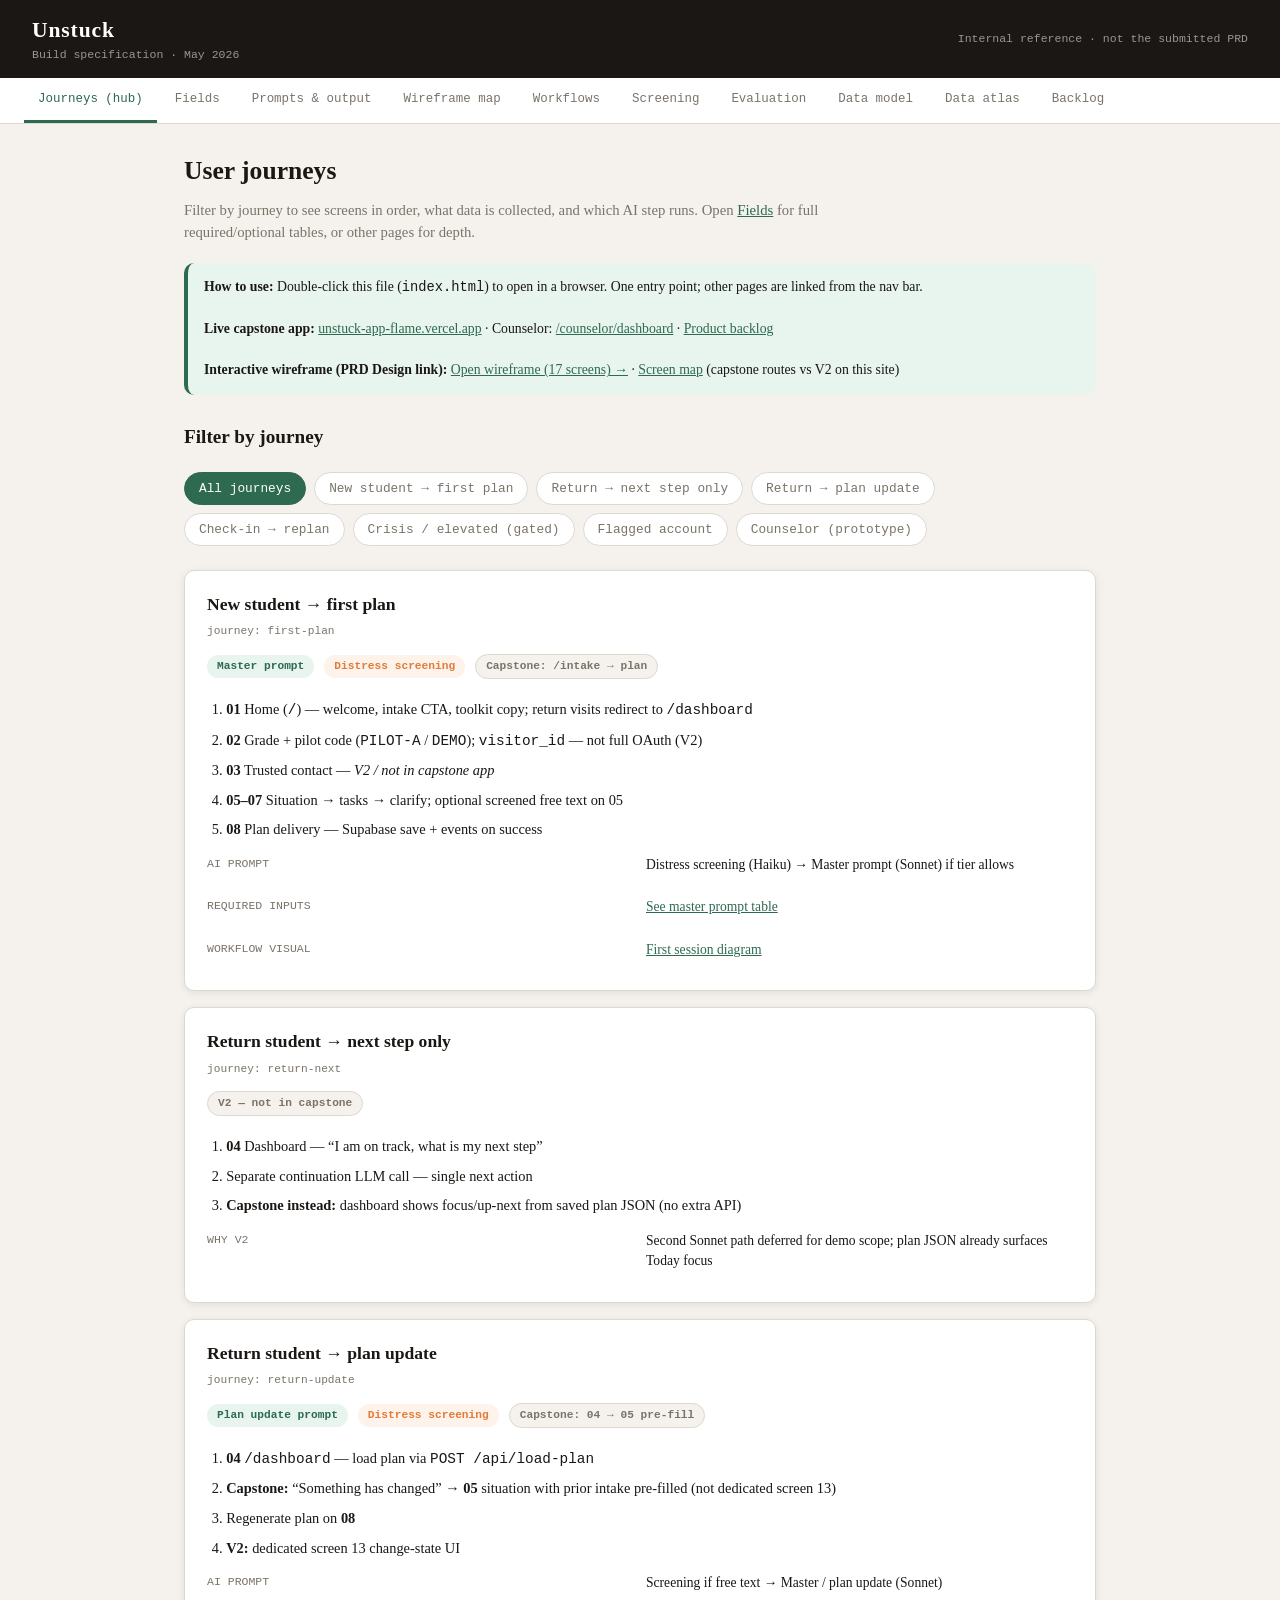
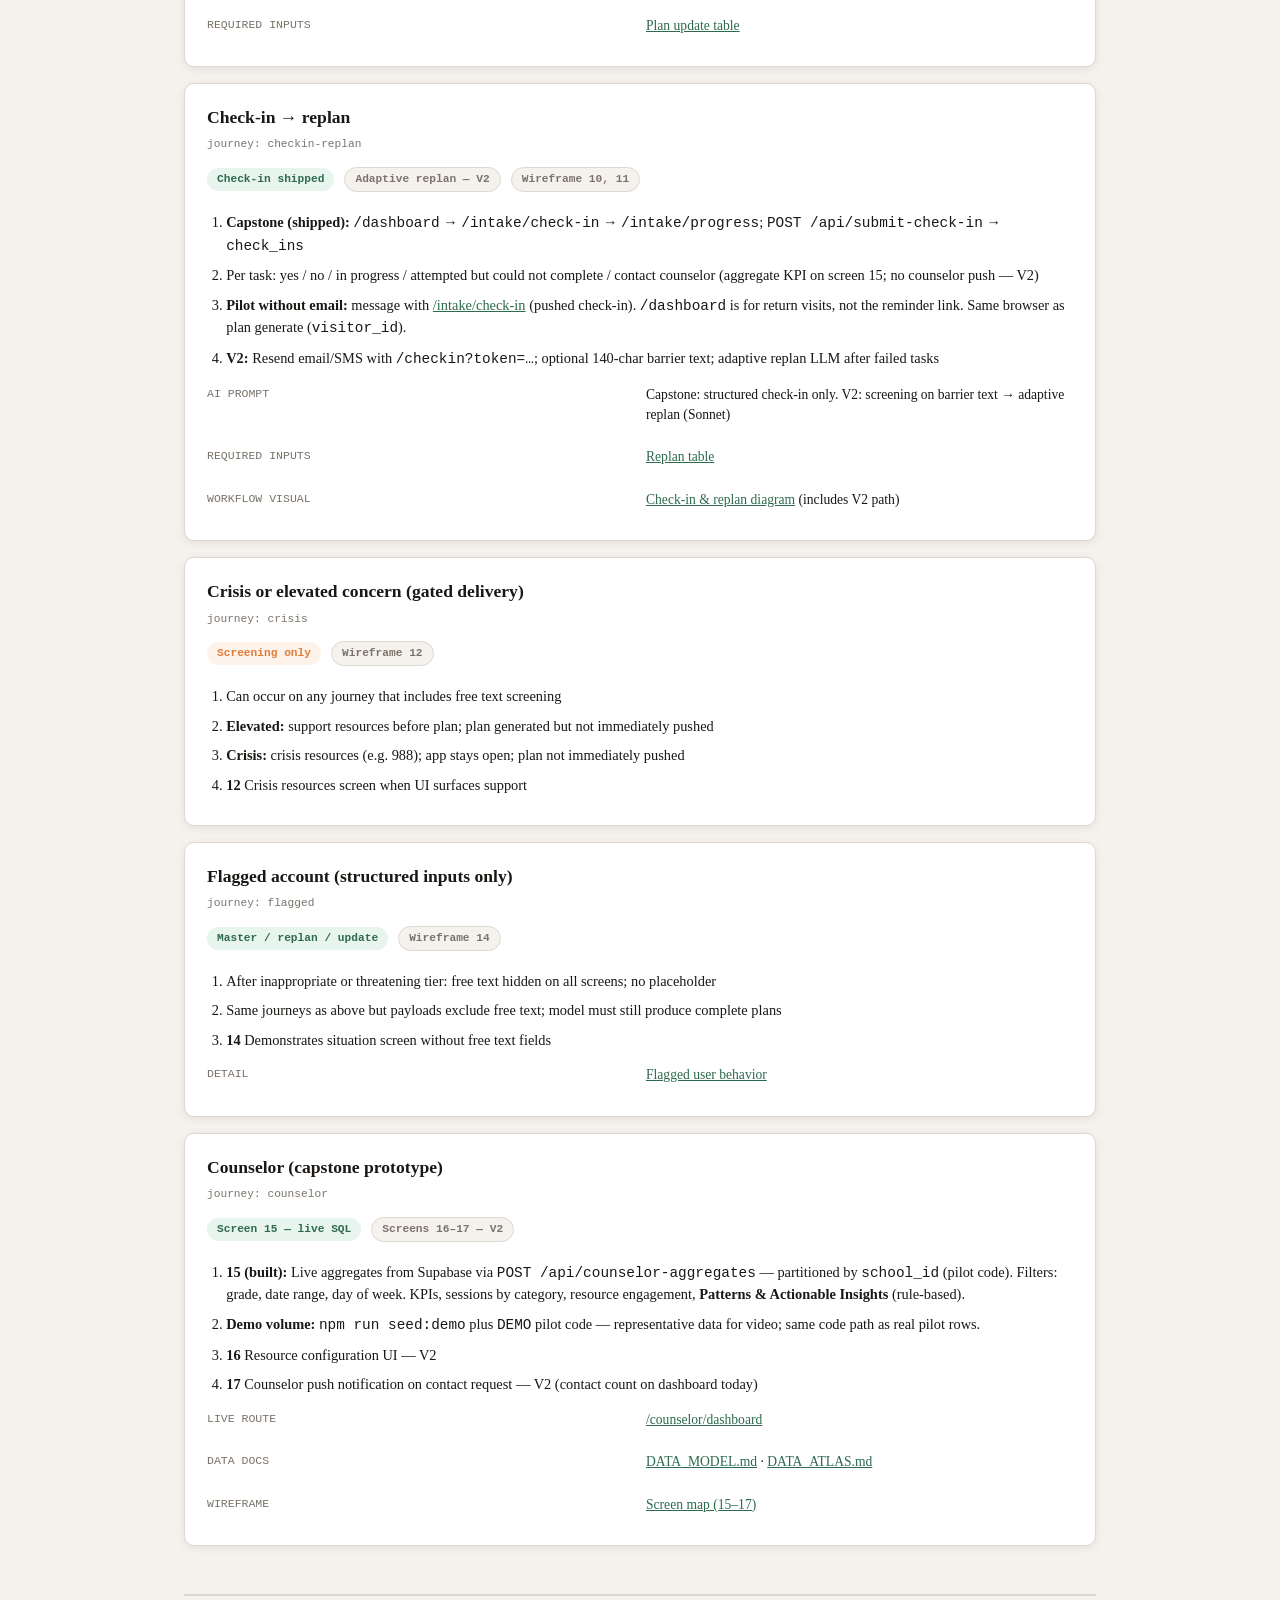
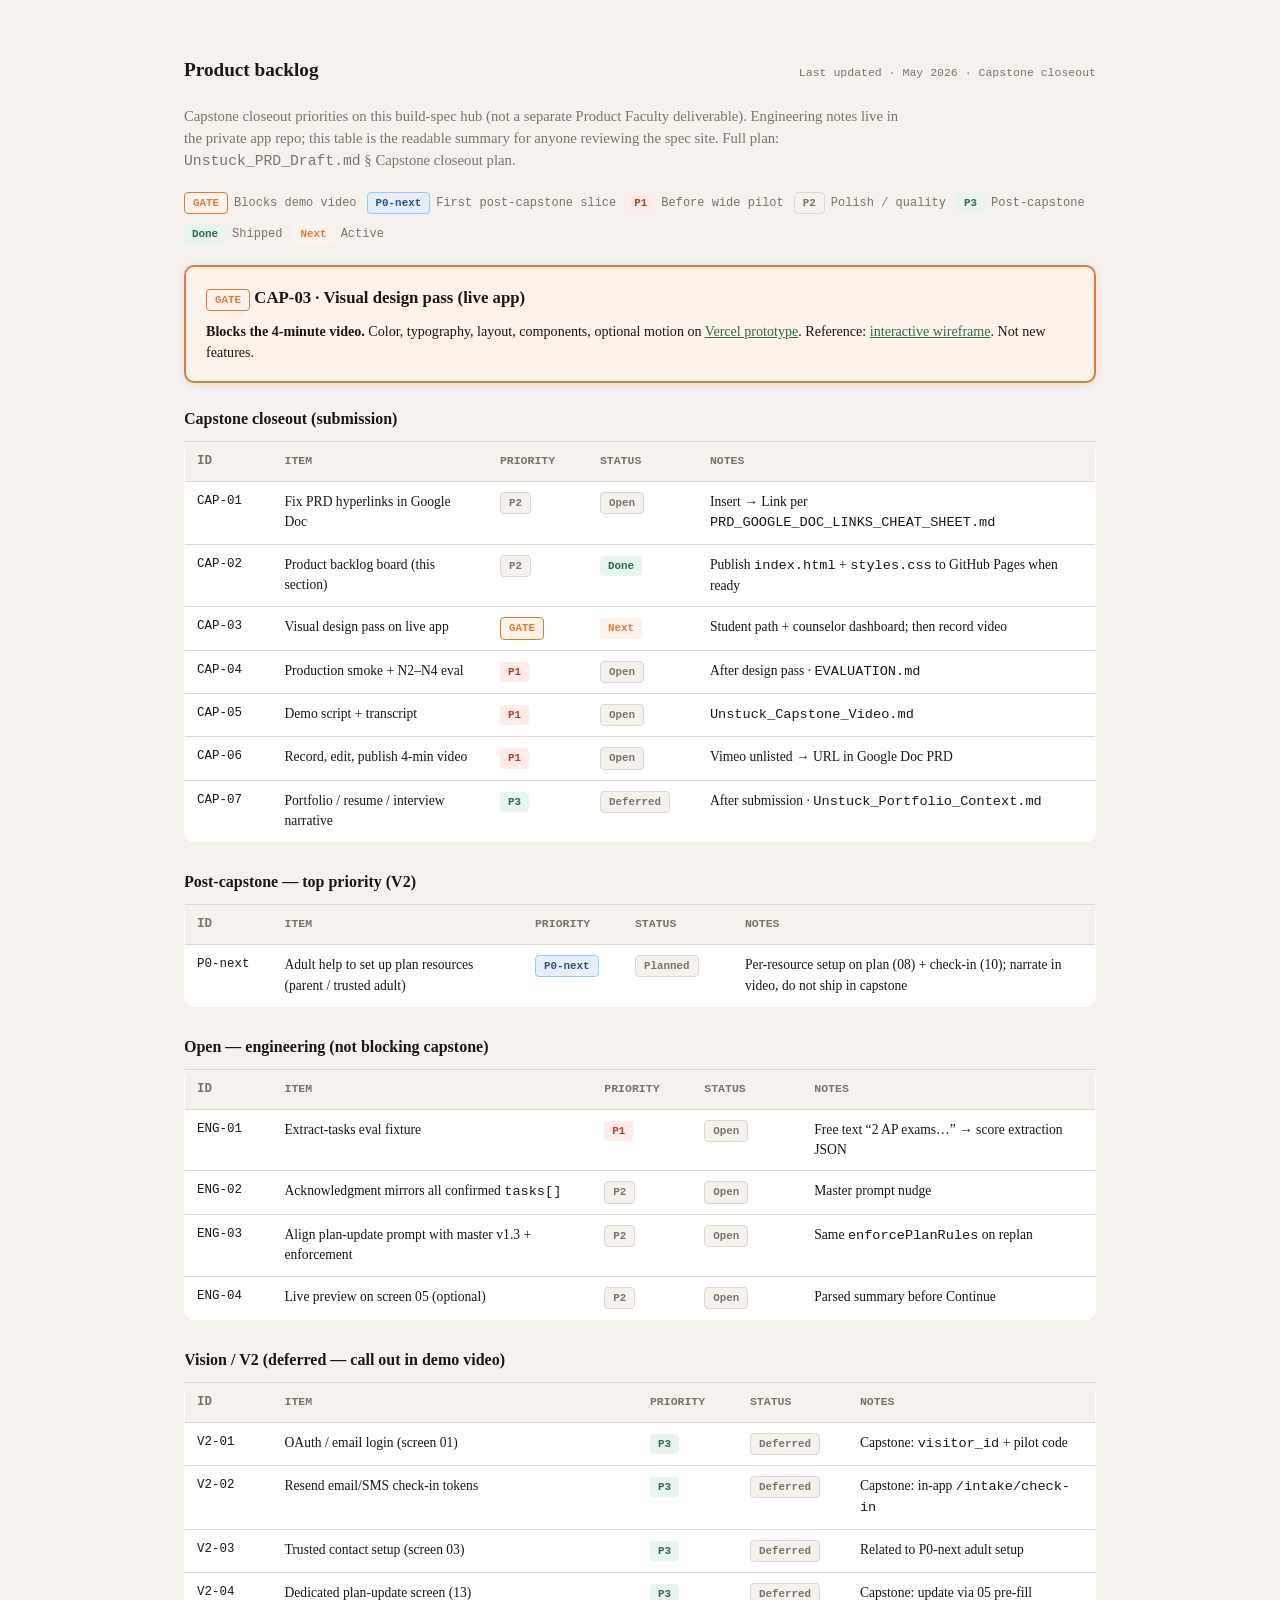
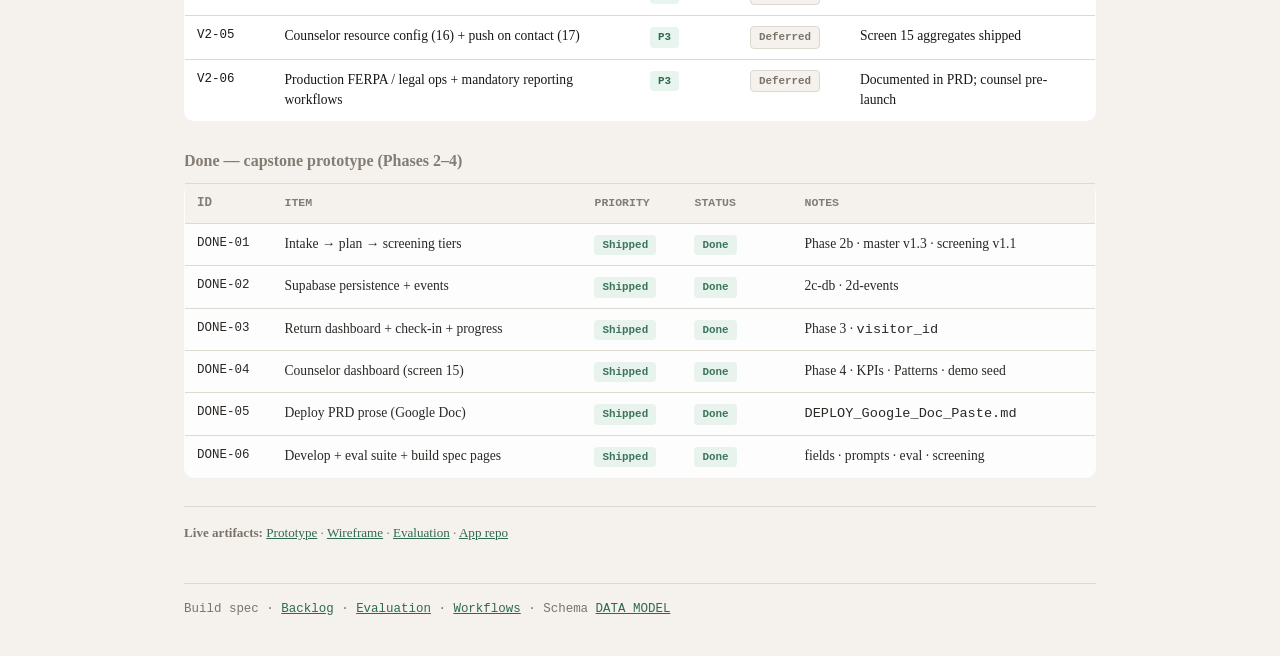
==== commit 7edb89c8: "Add files via upload" ====
--- a/index.html
+++ b/index.html
@@ -6,7 +6,7 @@
   <title>Unstuck — Build specification (hub)</title>
   <link rel="stylesheet" href="styles.css">
 </head>
-<body>
+<body data-spec-page="hub">
 
 <div class="top-bar">
   <div>
@@ -16,19 +16,10 @@
   <div class="meta">Internal reference · not the submitted PRD</div>
 </div>
 
-<nav class="site-nav">
-  <a href="index.html" class="active">Journeys (hub)</a>
-  <a href="fields.html">Fields</a>
-  <a href="prompts.html">Prompts &amp; output</a>
-  <a href="wireframe.html">Wireframe map</a>
-  <a href="workflows.html">Workflows</a>
-  <a href="screening.html">Screening</a>
-  <a href="eval.html">Evaluation</a>
-  <a href="DATA_MODEL.md">Data model</a>
-  <a href="DATA_ATLAS.md">Data atlas</a>
-</nav>
+<nav class="site-nav"></nav>
 
 <main class="main">
+
   <h1>User journeys</h1>
   <p class="lead">
     Filter by journey to see screens in order, what data is collected, and which AI step runs.
@@ -42,6 +33,7 @@
     <strong>Live capstone app:</strong>
     <a href="https://unstuck-app-flame.vercel.app/" target="_blank" rel="noopener">unstuck-app-flame.vercel.app</a>
     · Counselor: <a href="https://unstuck-app-flame.vercel.app/counselor/dashboard" rel="noreferrer">/counselor/dashboard</a>
+    · <a href="index.html#backlog">Product backlog</a>
     <br><br>
     <strong>Interactive wireframe (PRD Design link):</strong>
     <a href="https://tericampbell.github.io/unstuck_wireframe.html" target="_blank" rel="noopener">Open wireframe (17 screens) →</a>
@@ -197,9 +189,288 @@
     </dl>
   </article>
 
-  <p class="page-footer">Build spec · <a href="eval.html">Evaluation</a> · <a href="workflows.html">Workflows</a> · Schema <a href="DATA_MODEL.md">DATA_MODEL</a></p>
+  <section id="backlog" class="backlog-section">
+    <div class="backlog-header">
+      <h2>Product backlog</h2>
+      <span class="updated">Last updated · May 2026 · Capstone closeout</span>
+    </div>
+    <p class="lead" style="margin-top:0">
+      Capstone closeout priorities on this build-spec hub (not a separate Product Faculty deliverable).
+      Engineering notes live in the private app repo; this table is the readable summary for anyone reviewing the spec site.
+      Full plan: <code>Unstuck_PRD_Draft.md</code> § Capstone closeout plan.
+    </p>
+
+    <div class="backlog-legend">
+      <span><span class="priority priority-gate">GATE</span> Blocks demo video</span>
+      <span><span class="priority priority-p0next">P0-next</span> First post-capstone slice</span>
+      <span><span class="priority priority-p1">P1</span> Before wide pilot</span>
+      <span><span class="priority priority-p2">P2</span> Polish / quality</span>
+      <span><span class="priority priority-p3">P3</span> Post-capstone</span>
+      <span><span class="status status-done">Done</span> Shipped</span>
+      <span><span class="status status-next">Next</span> Active</span>
+    </div>
+
+    <article class="backlog-card-highlight">
+      <h3><span class="priority priority-gate">GATE</span> CAP-03 · Visual design pass (live app)</h3>
+      <p><strong>Blocks the 4-minute video.</strong> Color, typography, layout, components, optional motion on <a href="https://unstuck-app-flame.vercel.app/" target="_blank" rel="noopener">Vercel prototype</a>. Reference: <a href="https://tericampbell.github.io/unstuck_wireframe.html" target="_blank" rel="noopener">interactive wireframe</a>. Not new features.</p>
+    </article>
+
+    <table class="backlog-table">
+      <caption>Capstone closeout (submission)</caption>
+      <thead>
+        <tr>
+          <th class="col-id">ID</th>
+          <th>Item</th>
+          <th class="col-pri">Priority</th>
+          <th class="col-status">Status</th>
+          <th>Notes</th>
+        </tr>
+      </thead>
+      <tbody>
+        <tr>
+          <td class="col-id">CAP-01</td>
+          <td>Fix PRD hyperlinks in Google Doc</td>
+          <td><span class="priority priority-p2">P2</span></td>
+          <td><span class="status status-open">Open</span></td>
+          <td>Insert → Link per <code>PRD_GOOGLE_DOC_LINKS_CHEAT_SHEET.md</code></td>
+        </tr>
+        <tr>
+          <td class="col-id">CAP-02</td>
+          <td>Product backlog board (this section)</td>
+          <td><span class="priority priority-p2">P2</span></td>
+          <td><span class="status status-done">Done</span></td>
+          <td>Publish <code>index.html</code> + <code>styles.css</code> to GitHub Pages when ready</td>
+        </tr>
+        <tr>
+          <td class="col-id">CAP-03</td>
+          <td>Visual design pass on live app</td>
+          <td><span class="priority priority-gate">GATE</span></td>
+          <td><span class="status status-next">Next</span></td>
+          <td>Student path + counselor dashboard; then record video</td>
+        </tr>
+        <tr>
+          <td class="col-id">CAP-04</td>
+          <td>Production smoke + N2–N4 eval</td>
+          <td><span class="priority priority-p1">P1</span></td>
+          <td><span class="status status-open">Open</span></td>
+          <td>After design pass · <code>EVALUATION.md</code></td>
+        </tr>
+        <tr>
+          <td class="col-id">CAP-05</td>
+          <td>Demo script + transcript</td>
+          <td><span class="priority priority-p1">P1</span></td>
+          <td><span class="status status-open">Open</span></td>
+          <td><code>Unstuck_Capstone_Video.md</code></td>
+        </tr>
+        <tr>
+          <td class="col-id">CAP-06</td>
+          <td>Record, edit, publish 4-min video</td>
+          <td><span class="priority priority-p1">P1</span></td>
+          <td><span class="status status-open">Open</span></td>
+          <td>Vimeo unlisted → URL in Google Doc PRD</td>
+        </tr>
+        <tr>
+          <td class="col-id">CAP-07</td>
+          <td>Portfolio / resume / interview narrative</td>
+          <td><span class="priority priority-p3">P3</span></td>
+          <td><span class="status status-open">Deferred</span></td>
+          <td>After submission · <code>Unstuck_Portfolio_Context.md</code></td>
+        </tr>
+      </tbody>
+    </table>
+
+    <table class="backlog-table">
+      <caption>Post-capstone — top priority (V2)</caption>
+      <thead>
+        <tr>
+          <th class="col-id">ID</th>
+          <th>Item</th>
+          <th class="col-pri">Priority</th>
+          <th class="col-status">Status</th>
+          <th>Notes</th>
+        </tr>
+      </thead>
+      <tbody>
+        <tr>
+          <td class="col-id">P0-next</td>
+          <td>Adult help to set up plan resources (parent / trusted adult)</td>
+          <td><span class="priority priority-p0next">P0-next</span></td>
+          <td><span class="status status-open">Planned</span></td>
+          <td>Per-resource setup on plan (08) + check-in (10); narrate in video, do not ship in capstone</td>
+        </tr>
+      </tbody>
+    </table>
+
+    <table class="backlog-table">
+      <caption>Open — engineering (not blocking capstone)</caption>
+      <thead>
+        <tr>
+          <th class="col-id">ID</th>
+          <th>Item</th>
+          <th class="col-pri">Priority</th>
+          <th class="col-status">Status</th>
+          <th>Notes</th>
+        </tr>
+      </thead>
+      <tbody>
+        <tr>
+          <td class="col-id">ENG-01</td>
+          <td>Extract-tasks eval fixture</td>
+          <td><span class="priority priority-p1">P1</span></td>
+          <td><span class="status status-open">Open</span></td>
+          <td>Free text “2 AP exams…” → score extraction JSON</td>
+        </tr>
+        <tr>
+          <td class="col-id">ENG-02</td>
+          <td>Acknowledgment mirrors all confirmed <code>tasks[]</code></td>
+          <td><span class="priority priority-p2">P2</span></td>
+          <td><span class="status status-open">Open</span></td>
+          <td>Master prompt nudge</td>
+        </tr>
+        <tr>
+          <td class="col-id">ENG-03</td>
+          <td>Align plan-update prompt with master v1.3 + enforcement</td>
+          <td><span class="priority priority-p2">P2</span></td>
+          <td><span class="status status-open">Open</span></td>
+          <td>Same <code>enforcePlanRules</code> on replan</td>
+        </tr>
+        <tr>
+          <td class="col-id">ENG-04</td>
+          <td>Live preview on screen 05 (optional)</td>
+          <td><span class="priority priority-p2">P2</span></td>
+          <td><span class="status status-open">Open</span></td>
+          <td>Parsed summary before Continue</td>
+        </tr>
+      </tbody>
+    </table>
+
+    <table class="backlog-table">
+      <caption>Vision / V2 (deferred — call out in demo video)</caption>
+      <thead>
+        <tr>
+          <th class="col-id">ID</th>
+          <th>Item</th>
+          <th class="col-pri">Priority</th>
+          <th class="col-status">Status</th>
+          <th>Notes</th>
+        </tr>
+      </thead>
+      <tbody>
+        <tr>
+          <td class="col-id">V2-01</td>
+          <td>OAuth / email login (screen 01)</td>
+          <td><span class="priority priority-p3">P3</span></td>
+          <td><span class="status status-open">Deferred</span></td>
+          <td>Capstone: <code>visitor_id</code> + pilot code</td>
+        </tr>
+        <tr>
+          <td class="col-id">V2-02</td>
+          <td>Resend email/SMS check-in tokens</td>
+          <td><span class="priority priority-p3">P3</span></td>
+          <td><span class="status status-open">Deferred</span></td>
+          <td>Capstone: in-app <code>/intake/check-in</code></td>
+        </tr>
+        <tr>
+          <td class="col-id">V2-03</td>
+          <td>Trusted contact setup (screen 03)</td>
+          <td><span class="priority priority-p3">P3</span></td>
+          <td><span class="status status-open">Deferred</span></td>
+          <td>Related to P0-next adult setup</td>
+        </tr>
+        <tr>
+          <td class="col-id">V2-04</td>
+          <td>Dedicated plan-update screen (13)</td>
+          <td><span class="priority priority-p3">P3</span></td>
+          <td><span class="status status-open">Deferred</span></td>
+          <td>Capstone: update via 05 pre-fill</td>
+        </tr>
+        <tr>
+          <td class="col-id">V2-05</td>
+          <td>Counselor resource config (16) + push on contact (17)</td>
+          <td><span class="priority priority-p3">P3</span></td>
+          <td><span class="status status-open">Deferred</span></td>
+          <td>Screen 15 aggregates shipped</td>
+        </tr>
+        <tr>
+          <td class="col-id">V2-06</td>
+          <td>Production FERPA / legal ops + mandatory reporting workflows</td>
+          <td><span class="priority priority-p3">P3</span></td>
+          <td><span class="status status-open">Deferred</span></td>
+          <td>Documented in PRD; counsel pre-launch</td>
+        </tr>
+      </tbody>
+    </table>
+
+    <table class="backlog-table backlog-done-section">
+      <caption>Done — capstone prototype (Phases 2–4)</caption>
+      <thead>
+        <tr>
+          <th class="col-id">ID</th>
+          <th>Item</th>
+          <th class="col-pri">Priority</th>
+          <th class="col-status">Status</th>
+          <th>Notes</th>
+        </tr>
+      </thead>
+      <tbody>
+        <tr>
+          <td class="col-id">DONE-01</td>
+          <td>Intake → plan → screening tiers</td>
+          <td><span class="priority priority-done">Shipped</span></td>
+          <td><span class="status status-done">Done</span></td>
+          <td>Phase 2b · master v1.3 · screening v1.1</td>
+        </tr>
+        <tr>
+          <td class="col-id">DONE-02</td>
+          <td>Supabase persistence + events</td>
+          <td><span class="priority priority-done">Shipped</span></td>
+          <td><span class="status status-done">Done</span></td>
+          <td>2c-db · 2d-events</td>
+        </tr>
+        <tr>
+          <td class="col-id">DONE-03</td>
+          <td>Return dashboard + check-in + progress</td>
+          <td><span class="priority priority-done">Shipped</span></td>
+          <td><span class="status status-done">Done</span></td>
+          <td>Phase 3 · <code>visitor_id</code></td>
+        </tr>
+        <tr>
+          <td class="col-id">DONE-04</td>
+          <td>Counselor dashboard (screen 15)</td>
+          <td><span class="priority priority-done">Shipped</span></td>
+          <td><span class="status status-done">Done</span></td>
+          <td>Phase 4 · KPIs · Patterns · demo seed</td>
+        </tr>
+        <tr>
+          <td class="col-id">DONE-05</td>
+          <td>Deploy PRD prose (Google Doc)</td>
+          <td><span class="priority priority-done">Shipped</span></td>
+          <td><span class="status status-done">Done</span></td>
+          <td><code>DEPLOY_Google_Doc_Paste.md</code></td>
+        </tr>
+        <tr>
+          <td class="col-id">DONE-06</td>
+          <td>Develop + eval suite + build spec pages</td>
+          <td><span class="priority priority-done">Shipped</span></td>
+          <td><span class="status status-done">Done</span></td>
+          <td>fields · prompts · eval · screening</td>
+        </tr>
+      </tbody>
+    </table>
+
+    <p class="backlog-footer-note">
+      <strong>Live artifacts:</strong>
+      <a href="https://unstuck-app-flame.vercel.app/" target="_blank" rel="noopener">Prototype</a> ·
+      <a href="https://tericampbell.github.io/unstuck_wireframe.html" target="_blank" rel="noopener">Wireframe</a> ·
+      <a href="eval.html">Evaluation</a> ·
+      <a href="https://github.com/TeriCampbell/unstuck-app" target="_blank" rel="noopener">App repo</a>
+    </p>
+  </section>
+
+  <p class="page-footer">Build spec · <a href="index.html#backlog">Backlog</a> · <a href="eval.html">Evaluation</a> · <a href="workflows.html">Workflows</a> · Schema <a href="DATA_MODEL.md">DATA_MODEL</a></p>
 </main>
 
+<script src="spec-nav.js"></script>
 <script src="filter.js"></script>
 </body>
 </html>
--- a/styles.css
+++ b/styles.css
@@ -216,6 +216,110 @@
 .tier-crisis { color: var(--warn); }
 .tier-inappropriate { color: var(--warn); font-weight: 700; }
 
+/* Product backlog board (Product Faculty / reviewer view) */
+.backlog-section {
+  margin-top: 48px;
+  padding-top: 32px;
+  border-top: 2px solid var(--border);
+}
+
+.backlog-header {
+  display: flex;
+  flex-wrap: wrap;
+  align-items: baseline;
+  justify-content: space-between;
+  gap: 12px;
+  margin-bottom: 8px;
+}
+
+.backlog-header .updated {
+  font-family: "Courier New", monospace;
+  font-size: 0.72rem;
+  color: var(--muted);
+}
+
+.backlog-legend {
+  display: flex;
+  flex-wrap: wrap;
+  gap: 10px;
+  margin: 16px 0 20px;
+  font-size: 0.75rem;
+  font-family: "Courier New", monospace;
+  color: var(--muted);
+}
+
+.backlog-legend span { display: inline-flex; align-items: center; gap: 6px; }
+
+.priority {
+  display: inline-block;
+  padding: 2px 8px;
+  border-radius: 4px;
+  font-size: 0.68rem;
+  font-family: "Courier New", monospace;
+  font-weight: 700;
+  white-space: nowrap;
+}
+
+.priority-gate { background: var(--amber-lt); color: var(--amber); border: 1px solid var(--amber); }
+.priority-p0next { background: #E8EEF8; color: #2C5282; border: 1px solid #90CDF4; }
+.priority-p1 { background: var(--warn-lt); color: var(--warn); }
+.priority-p2 { background: var(--bg); color: var(--muted); border: 1px solid var(--border); }
+.priority-p3 { background: var(--accent-lt); color: var(--accent); }
+.priority-done { background: var(--accent-lt); color: var(--accent); }
+
+.status {
+  display: inline-block;
+  padding: 2px 8px;
+  border-radius: 4px;
+  font-size: 0.68rem;
+  font-family: "Courier New", monospace;
+  font-weight: 600;
+}
+
+.status-done { background: var(--accent-lt); color: var(--accent); }
+.status-next { background: var(--amber-lt); color: var(--amber); }
+.status-open { background: var(--bg); color: var(--muted); border: 1px solid var(--border); }
+.status-blocked { background: var(--warn-lt); color: var(--warn); }
+
+.backlog-table { margin-bottom: 28px; }
+.backlog-table caption {
+  text-align: left;
+  font-weight: 700;
+  font-size: 1rem;
+  padding: 0 0 10px 0;
+  caption-side: top;
+}
+
+.backlog-table .col-id { width: 88px; font-family: "Courier New", monospace; font-size: 0.78rem; }
+.backlog-table .col-pri { width: 100px; }
+.backlog-table .col-status { width: 110px; }
+
+.backlog-card-highlight {
+  background: var(--amber-lt);
+  border: 2px solid var(--amber);
+  border-radius: var(--radius);
+  padding: 18px 20px;
+  margin-bottom: 24px;
+  box-shadow: var(--shadow);
+}
+
+.backlog-card-highlight h3 { margin: 0 0 10px 0; font-size: 1.05rem; }
+.backlog-card-highlight p { font-size: 0.88rem; margin: 0 0 8px 0; color: var(--text); }
+.backlog-card-highlight p:last-child { margin-bottom: 0; }
+
+.backlog-done-section { opacity: 0.92; }
+.backlog-done-section caption { color: var(--muted); }
+
+.backlog-footer-note {
+  font-size: 0.82rem;
+  color: var(--muted);
+  margin-top: 8px;
+  padding-top: 16px;
+  border-top: 1px solid var(--border);
+}
+
 @media (max-width: 640px) {
   .detail-grid { grid-template-columns: 1fr; }
-}
+  .backlog-table { font-size: 0.8rem; }
+  .backlog-table .col-id { width: auto; }
+}
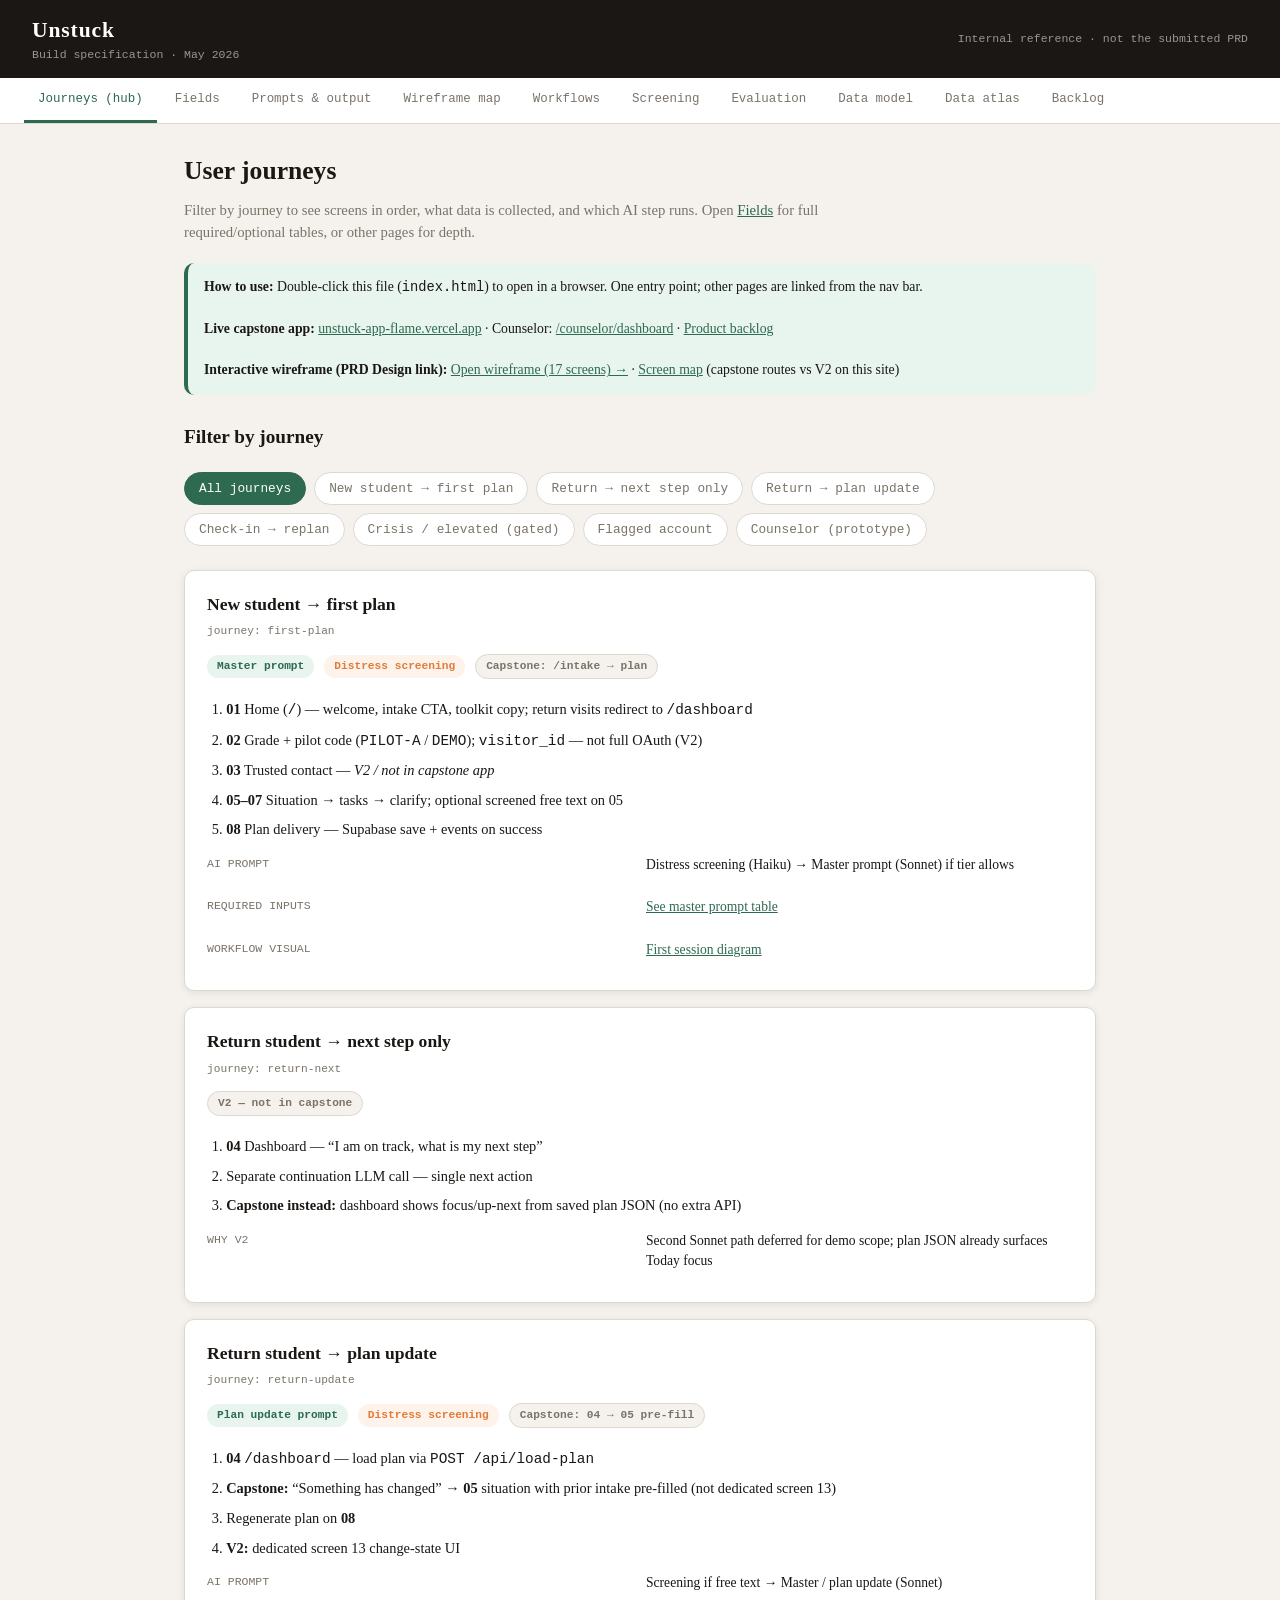
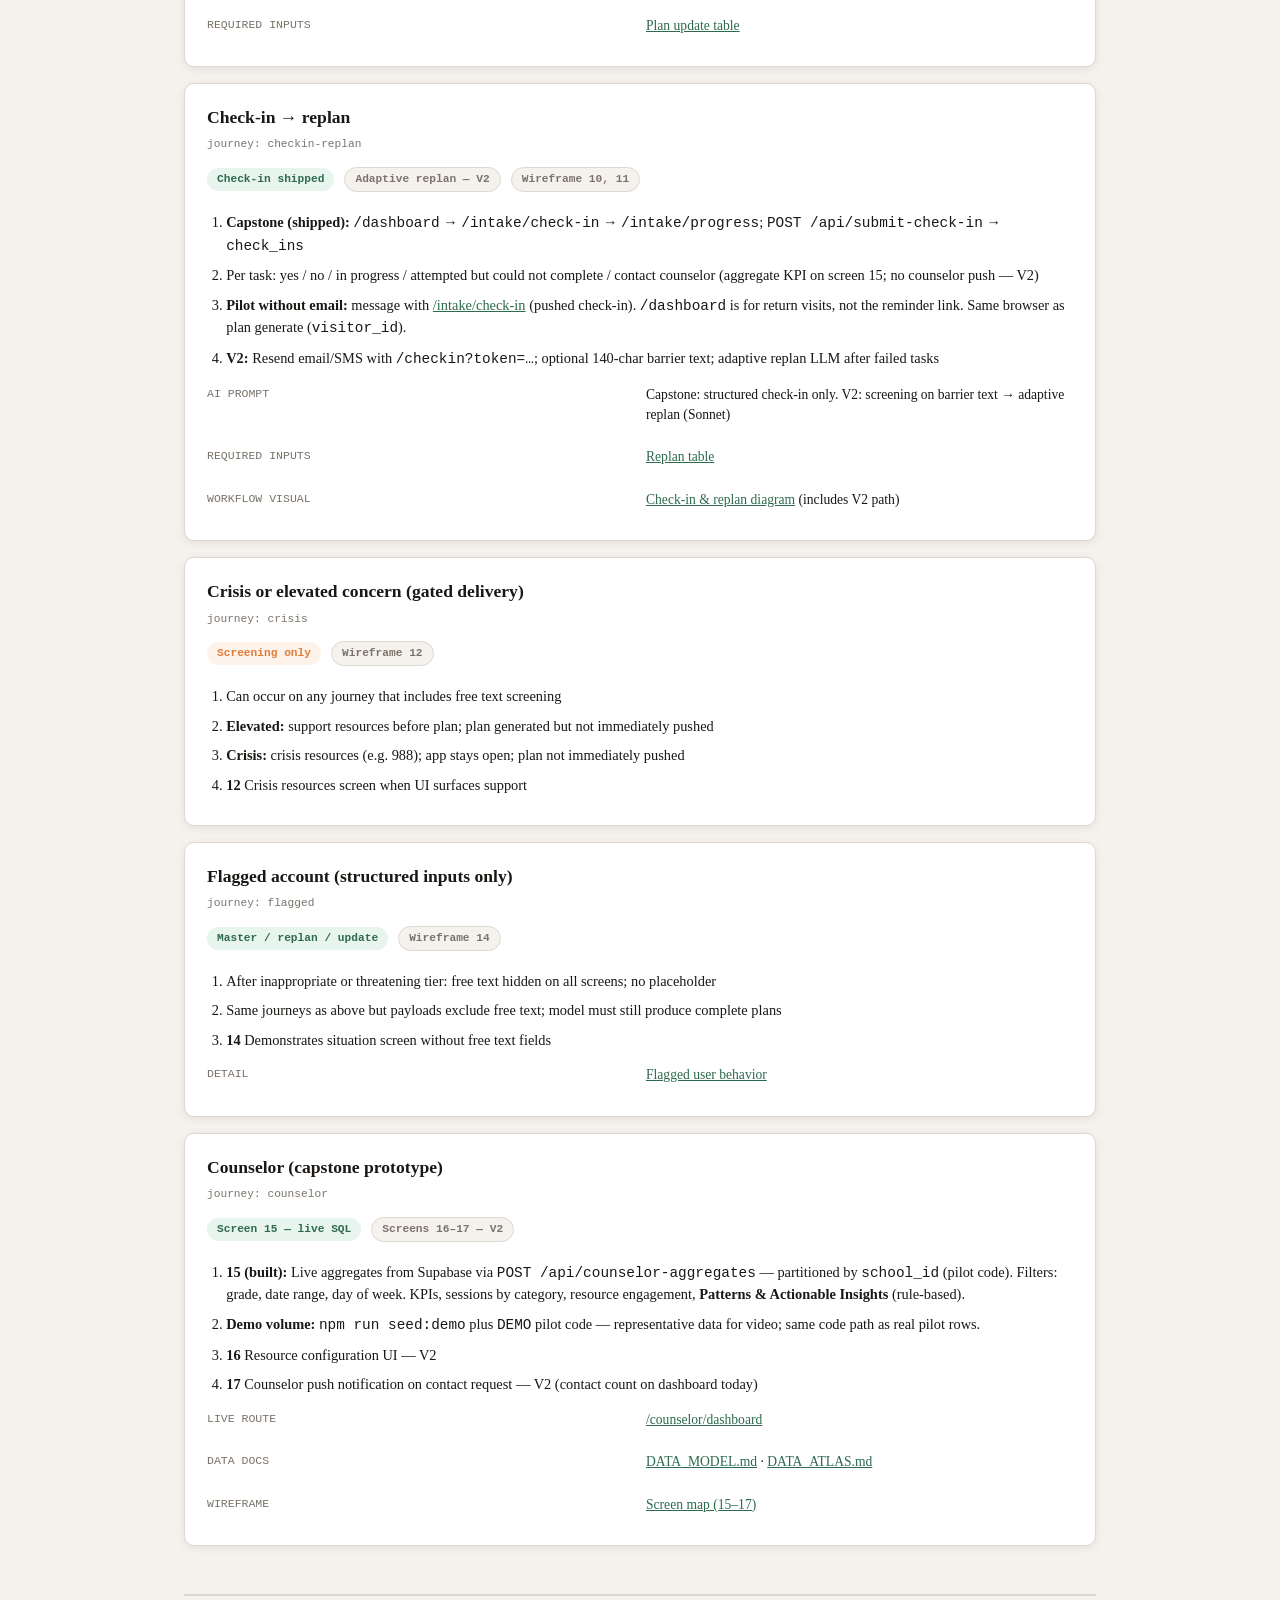
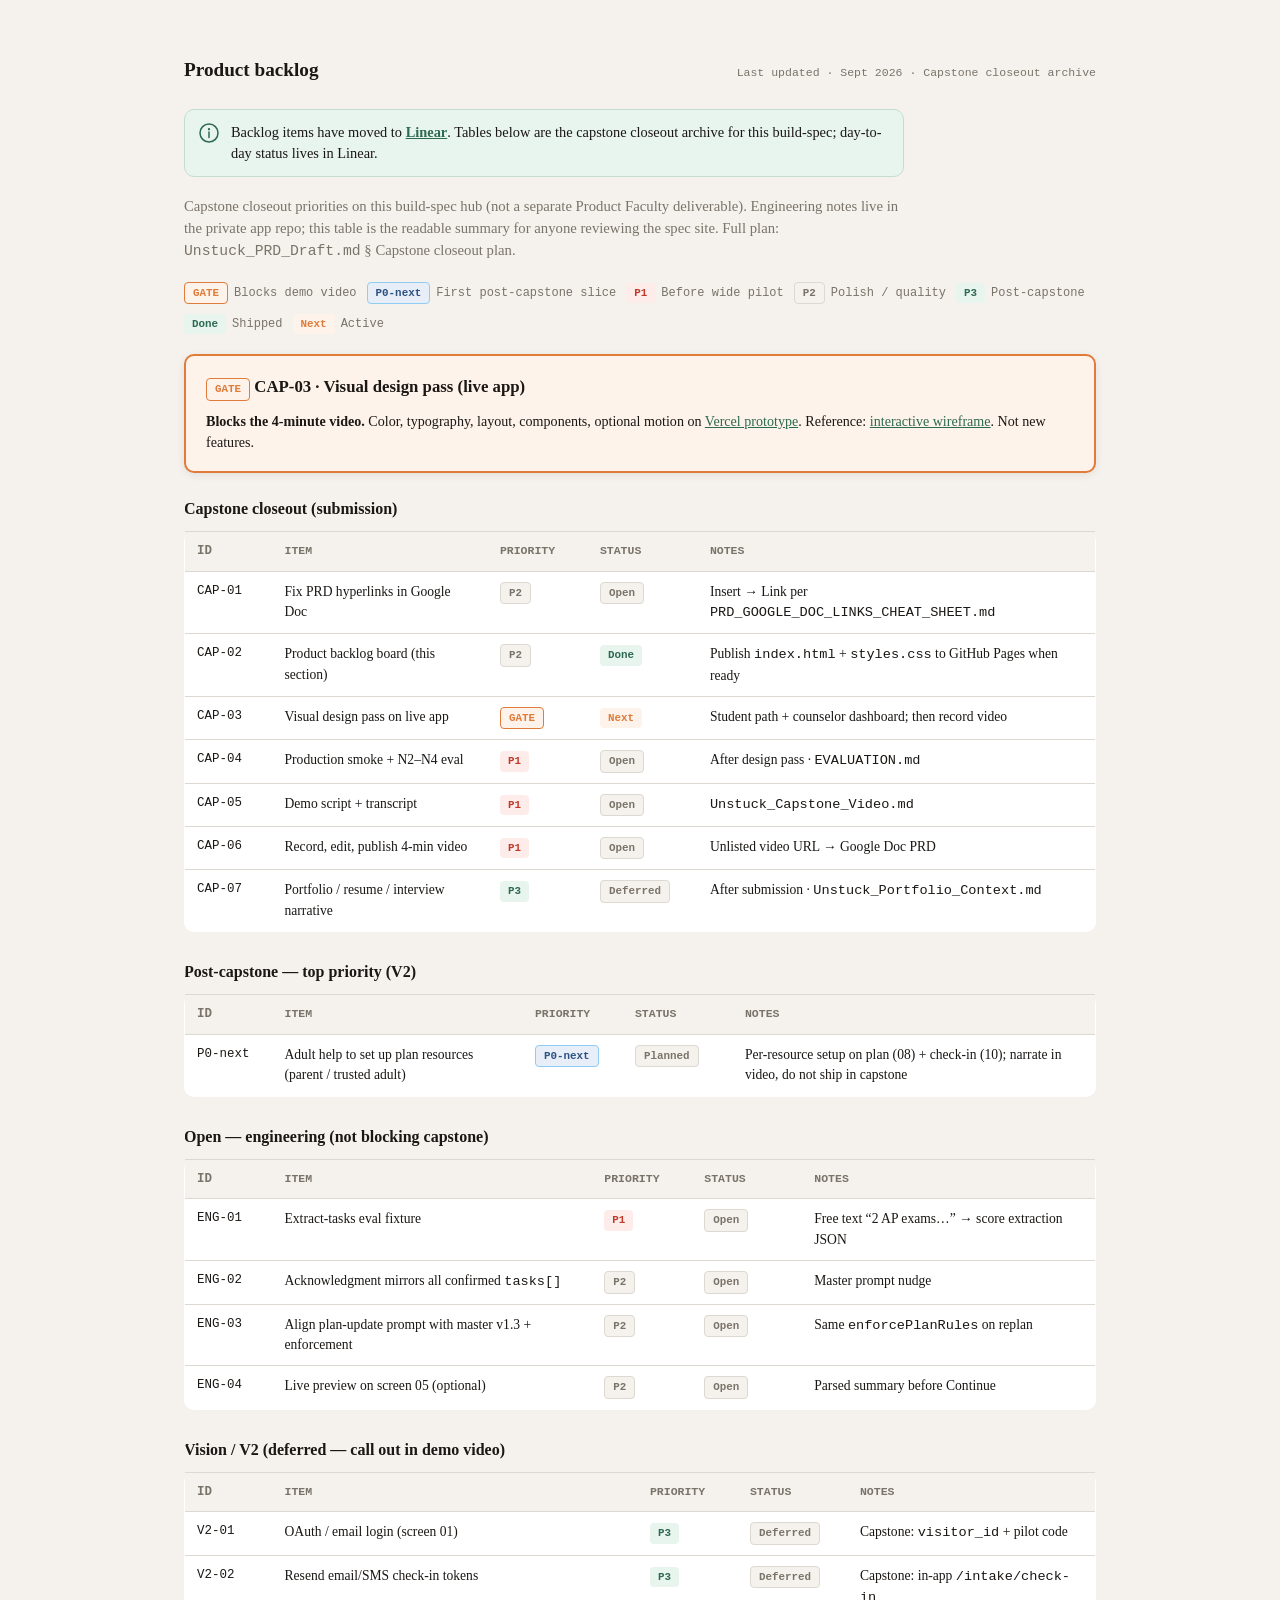
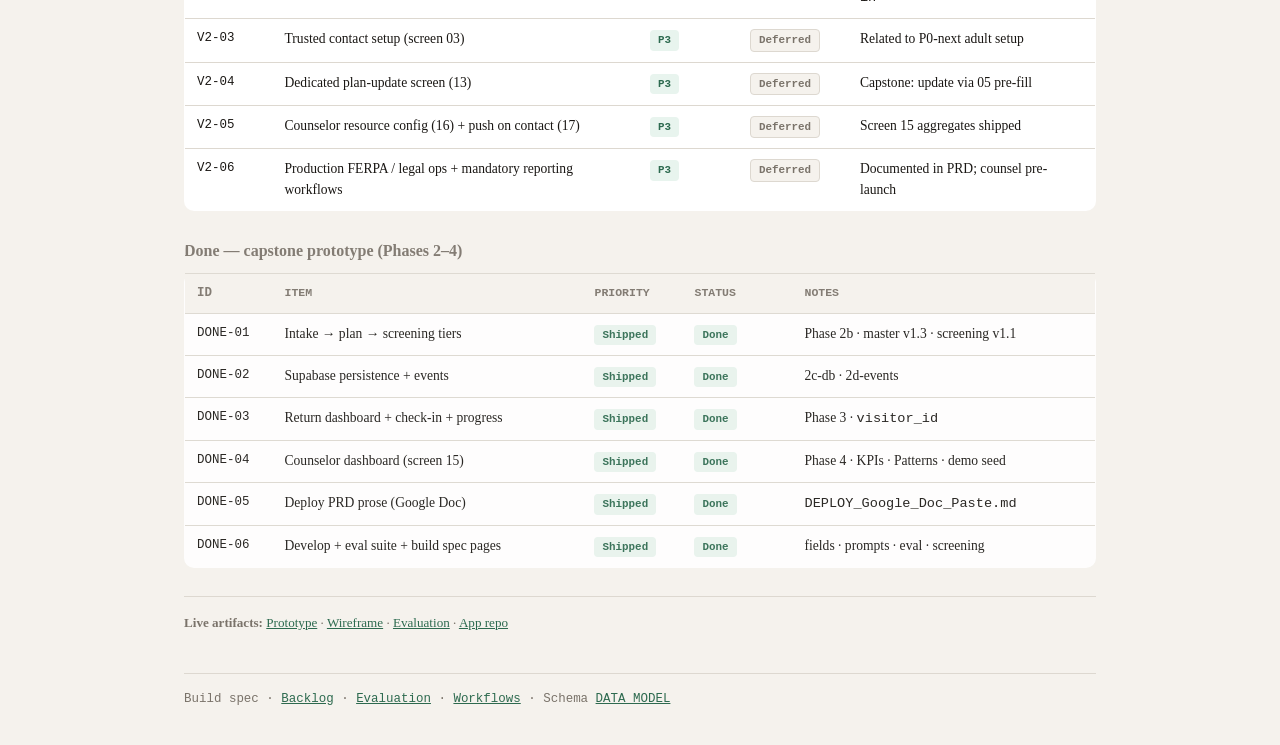
==== commit 49f52b4e: "Add Linear backlog notice at the top of the product backlog section. Point reviewers to day-to-day t" ====
--- a/index.html
+++ b/index.html
@@ -192,8 +192,24 @@
   <section id="backlog" class="backlog-section">
     <div class="backlog-header">
       <h2>Product backlog</h2>
-      <span class="updated">Last updated · May 2026 · Capstone closeout</span>
+      <span class="updated">Last updated · Sept 2026 · Capstone closeout archive</span>
     </div>
+
+    <aside class="backlog-info" role="note">
+      <span class="backlog-info-icon" aria-hidden="true">
+        <svg width="20" height="20" viewBox="0 0 20 20" fill="none" xmlns="http://www.w3.org/2000/svg">
+          <circle cx="10" cy="10" r="9" stroke="currentColor" stroke-width="1.5"/>
+          <circle cx="10" cy="6.25" r="1.15" fill="currentColor"/>
+          <path d="M10 9v5.5" stroke="currentColor" stroke-width="1.5" stroke-linecap="round"/>
+        </svg>
+      </span>
+      <p>
+        Backlog items have moved to
+        <a href="https://linear.app/tcampbell" target="_blank" rel="noopener">Linear</a>.
+        Tables below are the capstone closeout archive for this build-spec; day-to-day status lives in Linear.
+      </p>
+    </aside>
+
     <p class="lead" style="margin-top:0">
       Capstone closeout priorities on this build-spec hub (not a separate Product Faculty deliverable).
       Engineering notes live in the private app repo; this table is the readable summary for anyone reviewing the spec site.
@@ -267,7 +283,7 @@
           <td>Record, edit, publish 4-min video</td>
           <td><span class="priority priority-p1">P1</span></td>
           <td><span class="status status-open">Open</span></td>
-          <td>Vimeo unlisted → URL in Google Doc PRD</td>
+          <td>Unlisted video URL → Google Doc PRD</td>
         </tr>
         <tr>
           <td class="col-id">CAP-07</td>
--- a/styles.css
+++ b/styles.css
@@ -238,6 +238,37 @@
   color: var(--muted);
 }
 
+.backlog-info {
+  display: flex;
+  align-items: flex-start;
+  gap: 12px;
+  margin: 12px 0 18px;
+  padding: 12px 14px;
+  background: var(--accent-lt);
+  border: 1px solid #c5ddd0;
+  border-radius: var(--radius);
+  color: var(--text);
+  max-width: 720px;
+}
+
+.backlog-info-icon {
+  flex-shrink: 0;
+  color: var(--accent);
+  margin-top: 1px;
+  line-height: 0;
+}
+
+.backlog-info p {
+  margin: 0;
+  font-size: 0.9rem;
+  line-height: 1.45;
+}
+
+.backlog-info a {
+  color: var(--accent);
+  font-weight: 700;
+}
+
 .backlog-legend {
   display: flex;
   flex-wrap: wrap;
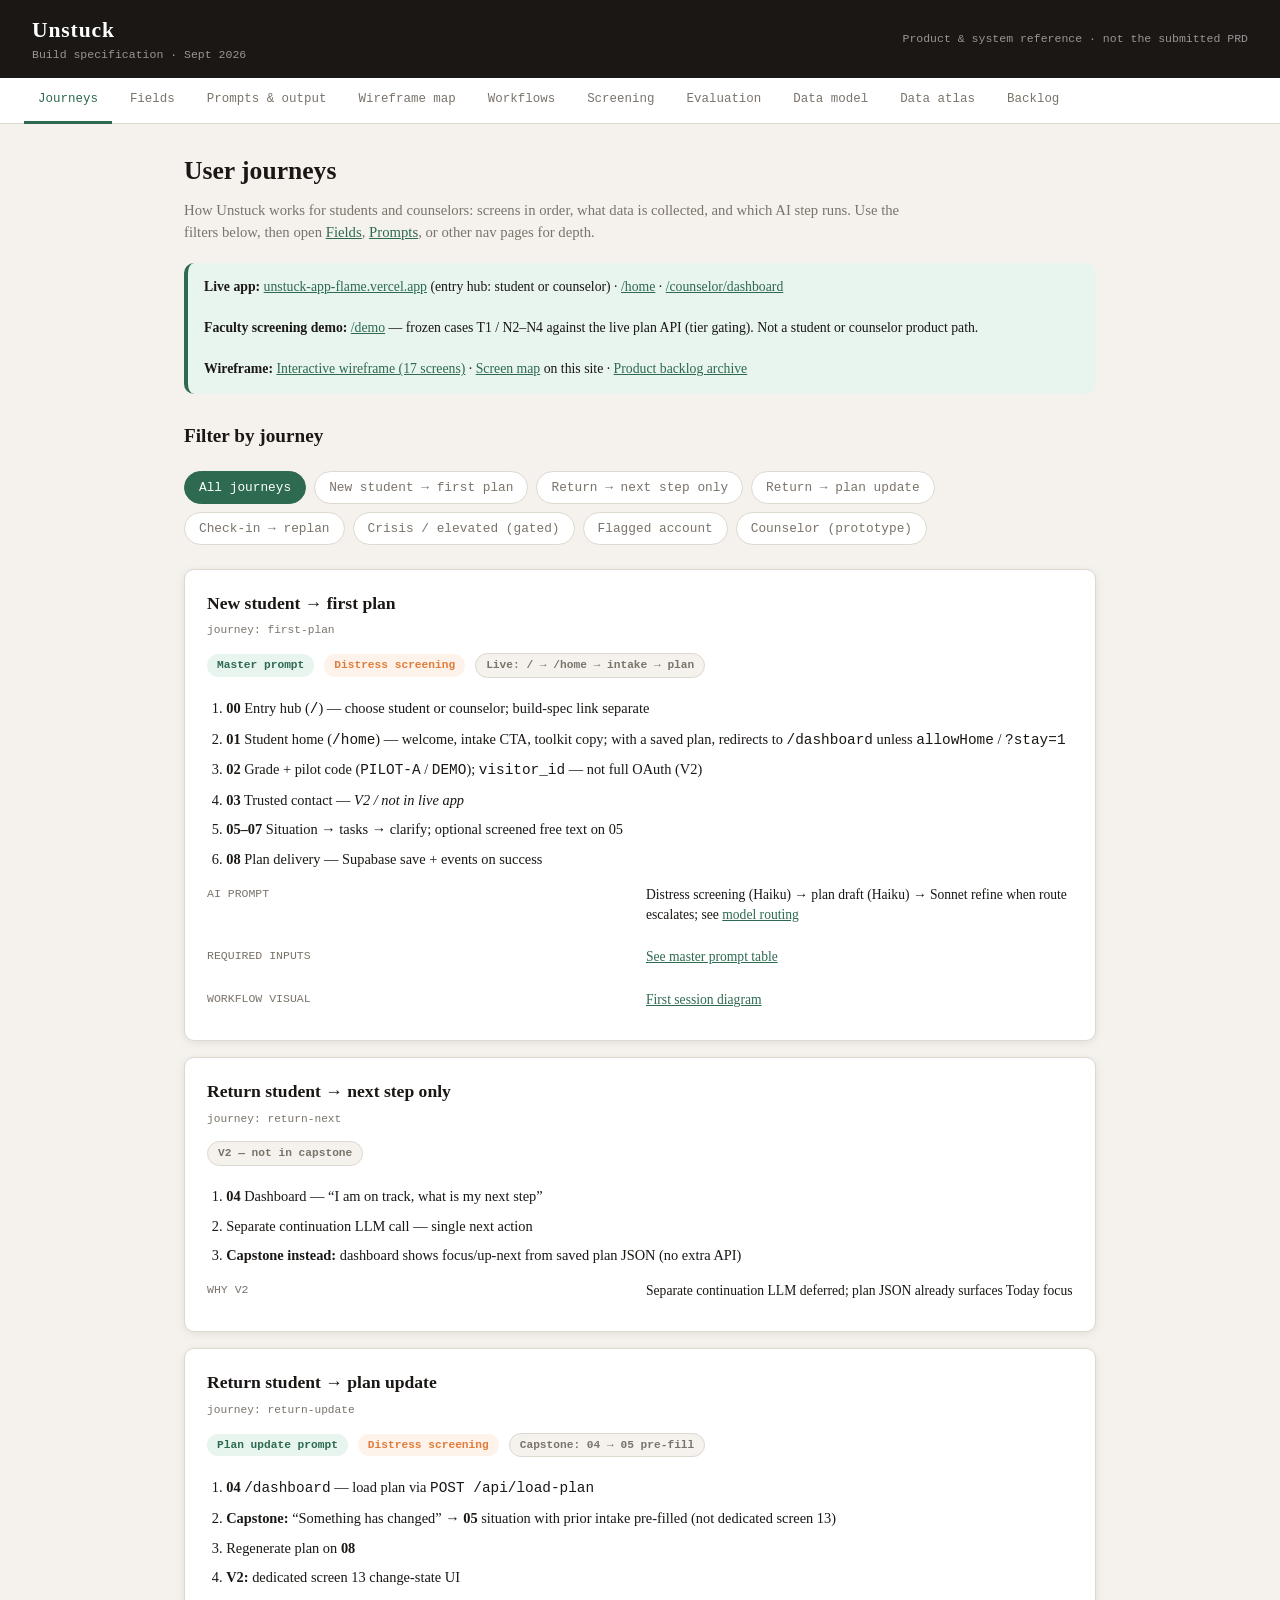
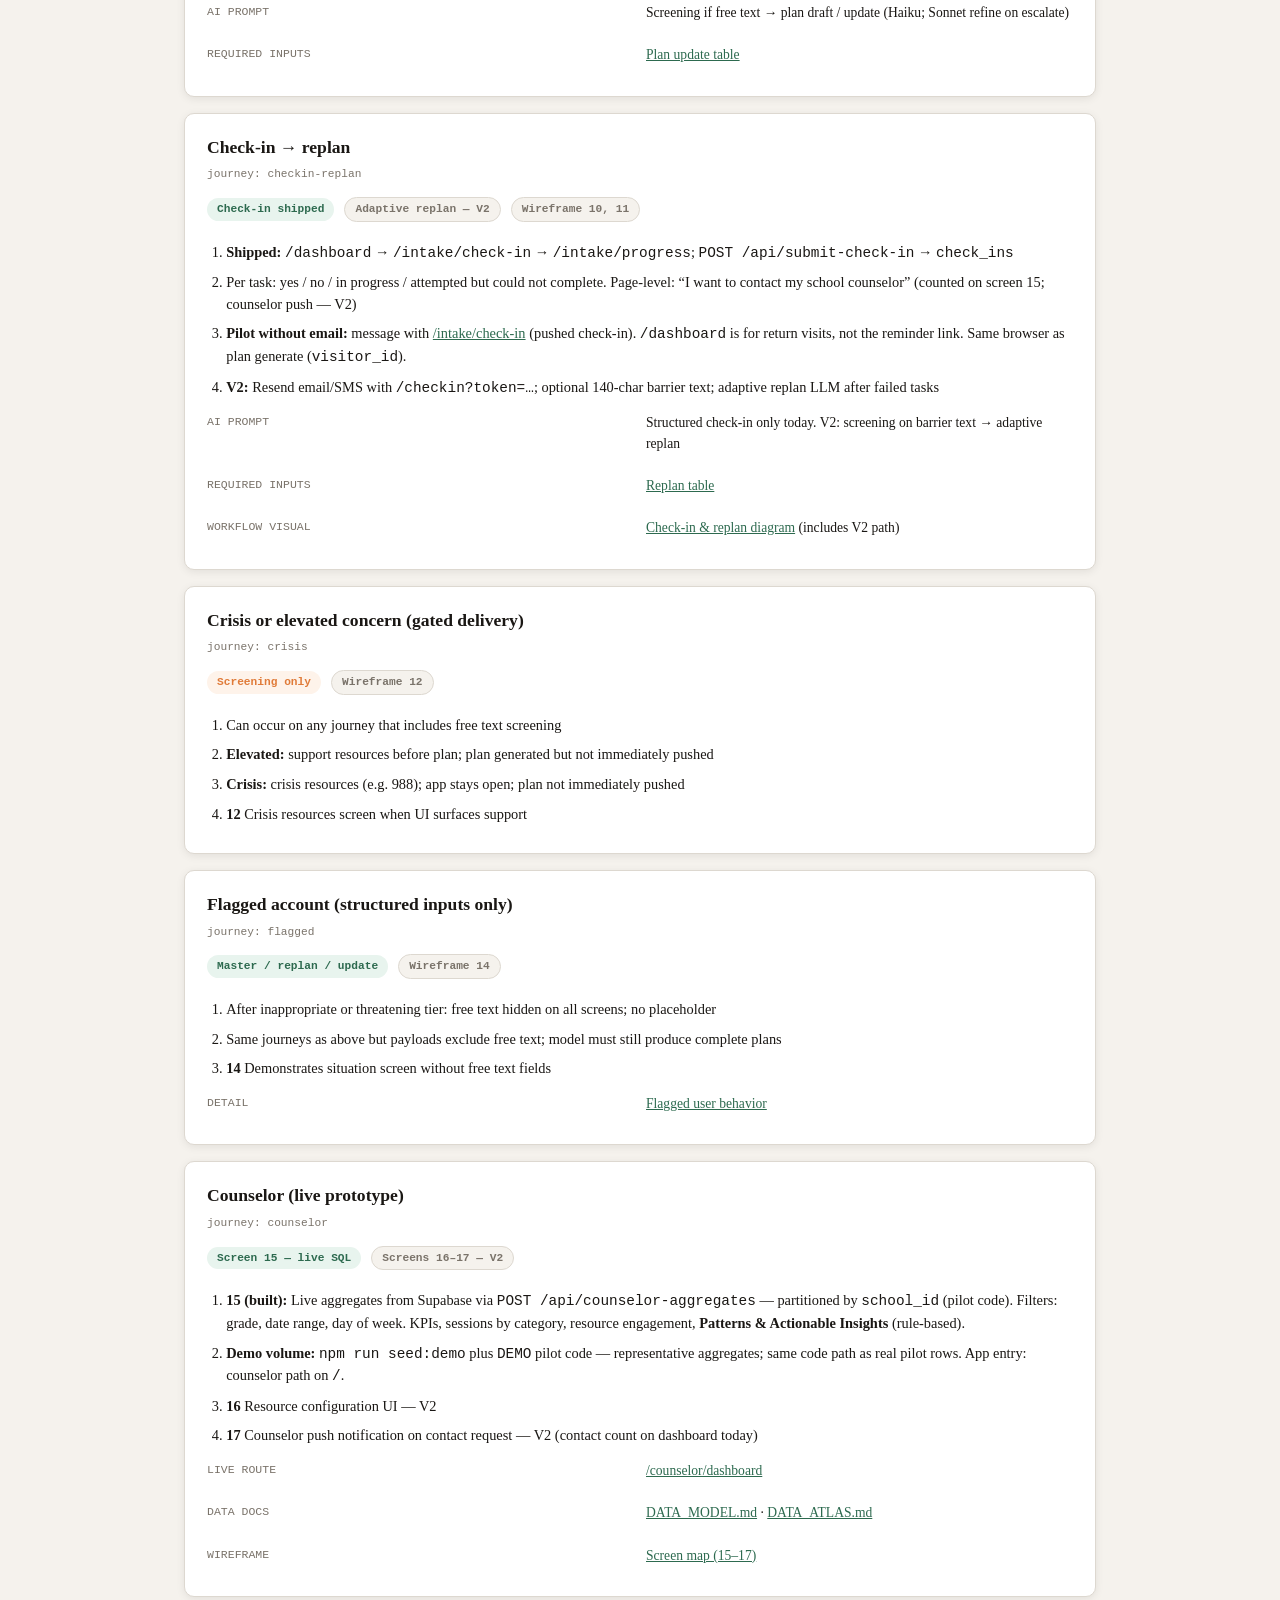
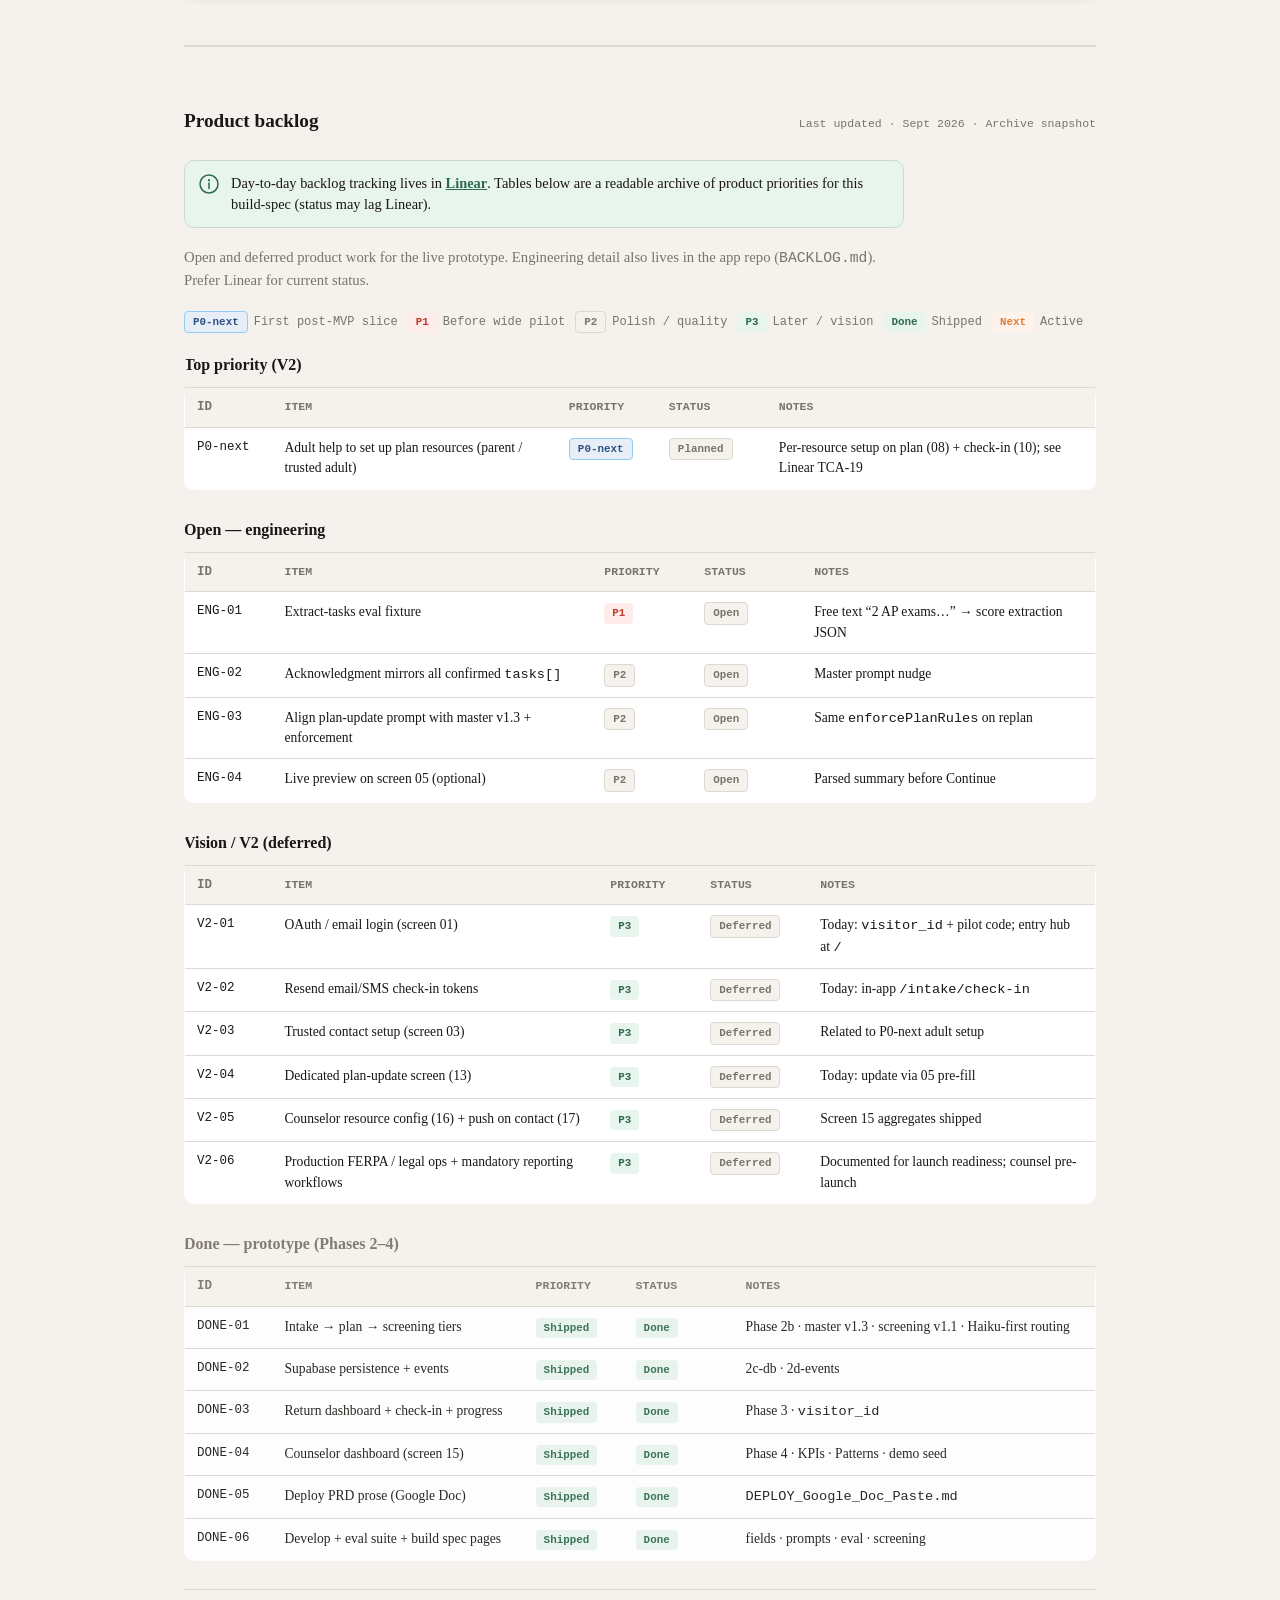
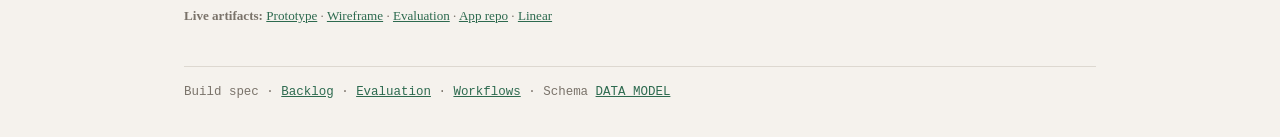
==== commit e7dd45ed: "Refresh journeys hub and screen map for entry hub IA. Align backlog with Linear (drop CAP closeout)," ====
--- a/index.html
+++ b/index.html
@@ -3,7 +3,7 @@
 <head>
   <meta charset="UTF-8">
   <meta name="viewport" content="width=device-width, initial-scale=1.0">
-  <title>Unstuck — Build specification (hub)</title>
+  <title>Unstuck — User journeys</title>
   <link rel="stylesheet" href="styles.css">
 </head>
 <body data-spec-page="hub">
@@ -11,9 +11,9 @@
 <div class="top-bar">
   <div>
     <div class="logo">Unstuck</div>
-    <div class="meta">Build specification · May 2026</div>
+    <div class="meta">Build specification · Sept 2026</div>
   </div>
-  <div class="meta">Internal reference · not the submitted PRD</div>
+  <div class="meta">Product &amp; system reference · not the submitted PRD</div>
 </div>
 
 <nav class="site-nav"></nav>
@@ -22,22 +22,25 @@
 
   <h1>User journeys</h1>
   <p class="lead">
-    Filter by journey to see screens in order, what data is collected, and which AI step runs.
-    Open <a href="fields.html">Fields</a> for full required/optional tables, or other pages for depth.
+    How Unstuck works for students and counselors: screens in order, what data is collected, and which AI step runs.
+    Use the filters below, then open <a href="fields.html">Fields</a>, <a href="prompts.html">Prompts</a>, or other nav pages for depth.
   </p>
 
   <div class="notice">
-    <strong>How to use:</strong> Double-click this file (<code>index.html</code>) to open in a browser.
-    One entry point; other pages are linked from the nav bar.
+    <strong>Live app:</strong>
+    <a href="https://unstuck-app-flame.vercel.app/" target="_blank" rel="noopener">unstuck-app-flame.vercel.app</a>
+    (entry hub: student or counselor) ·
+    <a href="https://unstuck-app-flame.vercel.app/home" rel="noreferrer">/home</a> ·
+    <a href="https://unstuck-app-flame.vercel.app/counselor/dashboard" rel="noreferrer">/counselor/dashboard</a>
     <br><br>
-    <strong>Live capstone app:</strong>
-    <a href="https://unstuck-app-flame.vercel.app/" target="_blank" rel="noopener">unstuck-app-flame.vercel.app</a>
-    · Counselor: <a href="https://unstuck-app-flame.vercel.app/counselor/dashboard" rel="noreferrer">/counselor/dashboard</a>
-    · <a href="index.html#backlog">Product backlog</a>
+    <strong>Faculty screening demo:</strong>
+    <a href="https://unstuck-app-flame.vercel.app/demo" rel="noreferrer">/demo</a>
+    — frozen cases T1 / N2–N4 against the live plan API (tier gating). Not a student or counselor product path.
     <br><br>
-    <strong>Interactive wireframe (PRD Design link):</strong>
-    <a href="https://tericampbell.github.io/unstuck_wireframe.html" target="_blank" rel="noopener">Open wireframe (17 screens) →</a>
-    · <a href="wireframe.html">Screen map</a> (capstone routes vs V2 on this site)
+    <strong>Wireframe:</strong>
+    <a href="https://tericampbell.github.io/unstuck_wireframe.html" target="_blank" rel="noopener">Interactive wireframe (17 screens)</a>
+    · <a href="wireframe.html">Screen map</a> on this site ·
+    <a href="index.html#backlog">Product backlog archive</a>
   </div>
 
   <h2>Filter by journey</h2>
@@ -58,17 +61,18 @@
     <div class="journey-id">journey: first-plan</div>
     <span class="tag tag-green">Master prompt</span>
     <span class="tag tag-amber">Distress screening</span>
-    <span class="tag tag-gray">Capstone: /intake → plan</span>
-    <ol class="step-list">
-      <li><strong>01</strong> Home (<code>/</code>) — welcome, intake CTA, toolkit copy; return visits redirect to <code>/dashboard</code></li>
+    <span class="tag tag-gray">Live: / → /home → intake → plan</span>
+    <ol class="step-list">
+      <li><strong>00</strong> Entry hub (<code>/</code>) — choose student or counselor; build-spec link separate</li>
+      <li><strong>01</strong> Student home (<code>/home</code>) — welcome, intake CTA, toolkit copy; with a saved plan, redirects to <code>/dashboard</code> unless <code>allowHome</code> / <code>?stay=1</code></li>
       <li><strong>02</strong> Grade + pilot code (<code>PILOT-A</code> / <code>DEMO</code>); <code>visitor_id</code> — not full OAuth (V2)</li>
-      <li><strong>03</strong> Trusted contact — <em>V2 / not in capstone app</em></li>
+      <li><strong>03</strong> Trusted contact — <em>V2 / not in live app</em></li>
       <li><strong>05–07</strong> Situation → tasks → clarify; optional screened free text on 05</li>
       <li><strong>08</strong> Plan delivery — Supabase save + events on success</li>
     </ol>
     <dl class="detail-grid">
       <dt>AI prompt</dt>
-      <dd>Distress screening (Haiku) → Master prompt (Sonnet) if tier allows</dd>
+      <dd>Distress screening (Haiku) → plan draft (Haiku) → Sonnet refine when route escalates; see <a href="eval.html#routing">model routing</a></dd>
       <dt>Required inputs</dt>
       <dd><a href="fields.html#master">See master prompt table</a></dd>
       <dt>Workflow visual</dt>
@@ -88,7 +92,7 @@
     </ol>
     <dl class="detail-grid">
       <dt>Why V2</dt>
-      <dd>Second Sonnet path deferred for demo scope; plan JSON already surfaces Today focus</dd>
+      <dd>Separate continuation LLM deferred; plan JSON already surfaces Today focus</dd>
     </dl>
   </article>
 
@@ -107,7 +111,7 @@
     </ol>
     <dl class="detail-grid">
       <dt>AI prompt</dt>
-      <dd>Screening if free text → Master / plan update (Sonnet)</dd>
+      <dd>Screening if free text → plan draft / update (Haiku; Sonnet refine on escalate)</dd>
       <dt>Required inputs</dt>
       <dd><a href="fields.html#update">Plan update table</a></dd>
     </dl>
@@ -121,14 +125,14 @@
     <span class="tag tag-gray">Adaptive replan — V2</span>
     <span class="tag tag-gray">Wireframe 10, 11</span>
     <ol class="step-list">
-      <li><strong>Capstone (shipped):</strong> <code>/dashboard</code> → <code>/intake/check-in</code> → <code>/intake/progress</code>; <code>POST /api/submit-check-in</code> → <code>check_ins</code></li>
-      <li>Per task: yes / no / in progress / attempted but could not complete / contact counselor (aggregate KPI on screen 15; no counselor push — V2)</li>
+      <li><strong>Shipped:</strong> <code>/dashboard</code> → <code>/intake/check-in</code> → <code>/intake/progress</code>; <code>POST /api/submit-check-in</code> → <code>check_ins</code></li>
+      <li>Per task: yes / no / in progress / attempted but could not complete. Page-level: &ldquo;I want to contact my school counselor&rdquo; (counted on screen 15; counselor push — V2)</li>
       <li><strong>Pilot without email:</strong> message with <a href="https://unstuck-app-flame.vercel.app/intake/check-in">/intake/check-in</a> (pushed check-in). <code>/dashboard</code> is for return visits, not the reminder link. Same browser as plan generate (<code>visitor_id</code>).</li>
       <li><strong>V2:</strong> Resend email/SMS with <code>/checkin?token=…</code>; optional 140-char barrier text; adaptive replan LLM after failed tasks</li>
     </ol>
     <dl class="detail-grid">
       <dt>AI prompt</dt>
-      <dd>Capstone: structured check-in only. V2: screening on barrier text → adaptive replan (Sonnet)</dd>
+      <dd>Structured check-in only today. V2: screening on barrier text → adaptive replan</dd>
       <dt>Required inputs</dt>
       <dd><a href="fields.html#replan">Replan table</a></dd>
       <dt>Workflow visual</dt>
@@ -169,13 +173,13 @@
 
   <!-- Counselor -->
   <article class="journey-card" data-journey="counselor all">
-    <div class="journey-title">Counselor (capstone prototype)</div>
+    <div class="journey-title">Counselor (live prototype)</div>
     <div class="journey-id">journey: counselor</div>
     <span class="tag tag-green">Screen 15 — live SQL</span>
     <span class="tag tag-gray">Screens 16–17 — V2</span>
     <ol class="step-list">
       <li><strong>15 (built):</strong> Live aggregates from Supabase via <code>POST /api/counselor-aggregates</code> — partitioned by <code>school_id</code> (pilot code). Filters: grade, date range, day of week. KPIs, sessions by category, resource engagement, <strong>Patterns &amp; Actionable Insights</strong> (rule-based).</li>
-      <li><strong>Demo volume:</strong> <code>npm run seed:demo</code> plus <code>DEMO</code> pilot code — representative data for video; same code path as real pilot rows.</li>
+      <li><strong>Demo volume:</strong> <code>npm run seed:demo</code> plus <code>DEMO</code> pilot code — representative aggregates; same code path as real pilot rows. App entry: counselor path on <code>/</code>.</li>
       <li><strong>16</strong> Resource configuration UI — V2</li>
       <li><strong>17</strong> Counselor push notification on contact request — V2 (contact count on dashboard today)</li>
     </ol>
@@ -192,7 +196,7 @@
   <section id="backlog" class="backlog-section">
     <div class="backlog-header">
       <h2>Product backlog</h2>
-      <span class="updated">Last updated · Sept 2026 · Capstone closeout archive</span>
+      <span class="updated">Last updated · Sept 2026 · Archive snapshot</span>
     </div>
 
     <aside class="backlog-info" role="note">
@@ -204,35 +208,28 @@
         </svg>
       </span>
       <p>
-        Backlog items have moved to
+        Day-to-day backlog tracking lives in
         <a href="https://linear.app/tcampbell" target="_blank" rel="noopener">Linear</a>.
-        Tables below are the capstone closeout archive for this build-spec; day-to-day status lives in Linear.
+        Tables below are a readable archive of product priorities for this build-spec (status may lag Linear).
       </p>
     </aside>
 
     <p class="lead" style="margin-top:0">
-      Capstone closeout priorities on this build-spec hub (not a separate Product Faculty deliverable).
-      Engineering notes live in the private app repo; this table is the readable summary for anyone reviewing the spec site.
-      Full plan: <code>Unstuck_PRD_Draft.md</code> § Capstone closeout plan.
+      Open and deferred product work for the live prototype. Engineering detail also lives in the app repo
+      (<code>BACKLOG.md</code>). Prefer Linear for current status.
     </p>
 
     <div class="backlog-legend">
-      <span><span class="priority priority-gate">GATE</span> Blocks demo video</span>
-      <span><span class="priority priority-p0next">P0-next</span> First post-capstone slice</span>
+      <span><span class="priority priority-p0next">P0-next</span> First post-MVP slice</span>
       <span><span class="priority priority-p1">P1</span> Before wide pilot</span>
       <span><span class="priority priority-p2">P2</span> Polish / quality</span>
-      <span><span class="priority priority-p3">P3</span> Post-capstone</span>
+      <span><span class="priority priority-p3">P3</span> Later / vision</span>
       <span><span class="status status-done">Done</span> Shipped</span>
       <span><span class="status status-next">Next</span> Active</span>
     </div>
 
-    <article class="backlog-card-highlight">
-      <h3><span class="priority priority-gate">GATE</span> CAP-03 · Visual design pass (live app)</h3>
-      <p><strong>Blocks the 4-minute video.</strong> Color, typography, layout, components, optional motion on <a href="https://unstuck-app-flame.vercel.app/" target="_blank" rel="noopener">Vercel prototype</a>. Reference: <a href="https://tericampbell.github.io/unstuck_wireframe.html" target="_blank" rel="noopener">interactive wireframe</a>. Not new features.</p>
-    </article>
-
     <table class="backlog-table">
-      <caption>Capstone closeout (submission)</caption>
+      <caption>Top priority (V2)</caption>
       <thead>
         <tr>
           <th class="col-id">ID</th>
@@ -244,59 +241,17 @@
       </thead>
       <tbody>
         <tr>
-          <td class="col-id">CAP-01</td>
-          <td>Fix PRD hyperlinks in Google Doc</td>
-          <td><span class="priority priority-p2">P2</span></td>
-          <td><span class="status status-open">Open</span></td>
-          <td>Insert → Link per <code>PRD_GOOGLE_DOC_LINKS_CHEAT_SHEET.md</code></td>
-        </tr>
-        <tr>
-          <td class="col-id">CAP-02</td>
-          <td>Product backlog board (this section)</td>
-          <td><span class="priority priority-p2">P2</span></td>
-          <td><span class="status status-done">Done</span></td>
-          <td>Publish <code>index.html</code> + <code>styles.css</code> to GitHub Pages when ready</td>
-        </tr>
-        <tr>
-          <td class="col-id">CAP-03</td>
-          <td>Visual design pass on live app</td>
-          <td><span class="priority priority-gate">GATE</span></td>
-          <td><span class="status status-next">Next</span></td>
-          <td>Student path + counselor dashboard; then record video</td>
-        </tr>
-        <tr>
-          <td class="col-id">CAP-04</td>
-          <td>Production smoke + N2–N4 eval</td>
-          <td><span class="priority priority-p1">P1</span></td>
-          <td><span class="status status-open">Open</span></td>
-          <td>After design pass · <code>EVALUATION.md</code></td>
-        </tr>
-        <tr>
-          <td class="col-id">CAP-05</td>
-          <td>Demo script + transcript</td>
-          <td><span class="priority priority-p1">P1</span></td>
-          <td><span class="status status-open">Open</span></td>
-          <td><code>Unstuck_Capstone_Video.md</code></td>
-        </tr>
-        <tr>
-          <td class="col-id">CAP-06</td>
-          <td>Record, edit, publish 4-min video</td>
-          <td><span class="priority priority-p1">P1</span></td>
-          <td><span class="status status-open">Open</span></td>
-          <td>Unlisted video URL → Google Doc PRD</td>
-        </tr>
-        <tr>
-          <td class="col-id">CAP-07</td>
-          <td>Portfolio / resume / interview narrative</td>
-          <td><span class="priority priority-p3">P3</span></td>
-          <td><span class="status status-open">Deferred</span></td>
-          <td>After submission · <code>Unstuck_Portfolio_Context.md</code></td>
+          <td class="col-id">P0-next</td>
+          <td>Adult help to set up plan resources (parent / trusted adult)</td>
+          <td><span class="priority priority-p0next">P0-next</span></td>
+          <td><span class="status status-open">Planned</span></td>
+          <td>Per-resource setup on plan (08) + check-in (10); see Linear TCA-19</td>
         </tr>
       </tbody>
     </table>
 
     <table class="backlog-table">
-      <caption>Post-capstone — top priority (V2)</caption>
+      <caption>Open — engineering</caption>
       <thead>
         <tr>
           <th class="col-id">ID</th>
@@ -308,17 +263,38 @@
       </thead>
       <tbody>
         <tr>
-          <td class="col-id">P0-next</td>
-          <td>Adult help to set up plan resources (parent / trusted adult)</td>
-          <td><span class="priority priority-p0next">P0-next</span></td>
-          <td><span class="status status-open">Planned</span></td>
-          <td>Per-resource setup on plan (08) + check-in (10); narrate in video, do not ship in capstone</td>
+          <td class="col-id">ENG-01</td>
+          <td>Extract-tasks eval fixture</td>
+          <td><span class="priority priority-p1">P1</span></td>
+          <td><span class="status status-open">Open</span></td>
+          <td>Free text “2 AP exams…” → score extraction JSON</td>
+        </tr>
+        <tr>
+          <td class="col-id">ENG-02</td>
+          <td>Acknowledgment mirrors all confirmed <code>tasks[]</code></td>
+          <td><span class="priority priority-p2">P2</span></td>
+          <td><span class="status status-open">Open</span></td>
+          <td>Master prompt nudge</td>
+        </tr>
+        <tr>
+          <td class="col-id">ENG-03</td>
+          <td>Align plan-update prompt with master v1.3 + enforcement</td>
+          <td><span class="priority priority-p2">P2</span></td>
+          <td><span class="status status-open">Open</span></td>
+          <td>Same <code>enforcePlanRules</code> on replan</td>
+        </tr>
+        <tr>
+          <td class="col-id">ENG-04</td>
+          <td>Live preview on screen 05 (optional)</td>
+          <td><span class="priority priority-p2">P2</span></td>
+          <td><span class="status status-open">Open</span></td>
+          <td>Parsed summary before Continue</td>
         </tr>
       </tbody>
     </table>
 
     <table class="backlog-table">
-      <caption>Open — engineering (not blocking capstone)</caption>
+      <caption>Vision / V2 (deferred)</caption>
       <thead>
         <tr>
           <th class="col-id">ID</th>
@@ -330,38 +306,52 @@
       </thead>
       <tbody>
         <tr>
-          <td class="col-id">ENG-01</td>
-          <td>Extract-tasks eval fixture</td>
-          <td><span class="priority priority-p1">P1</span></td>
-          <td><span class="status status-open">Open</span></td>
-          <td>Free text “2 AP exams…” → score extraction JSON</td>
-        </tr>
-        <tr>
-          <td class="col-id">ENG-02</td>
-          <td>Acknowledgment mirrors all confirmed <code>tasks[]</code></td>
-          <td><span class="priority priority-p2">P2</span></td>
-          <td><span class="status status-open">Open</span></td>
-          <td>Master prompt nudge</td>
-        </tr>
-        <tr>
-          <td class="col-id">ENG-03</td>
-          <td>Align plan-update prompt with master v1.3 + enforcement</td>
-          <td><span class="priority priority-p2">P2</span></td>
-          <td><span class="status status-open">Open</span></td>
-          <td>Same <code>enforcePlanRules</code> on replan</td>
-        </tr>
-        <tr>
-          <td class="col-id">ENG-04</td>
-          <td>Live preview on screen 05 (optional)</td>
-          <td><span class="priority priority-p2">P2</span></td>
-          <td><span class="status status-open">Open</span></td>
-          <td>Parsed summary before Continue</td>
+          <td class="col-id">V2-01</td>
+          <td>OAuth / email login (screen 01)</td>
+          <td><span class="priority priority-p3">P3</span></td>
+          <td><span class="status status-open">Deferred</span></td>
+          <td>Today: <code>visitor_id</code> + pilot code; entry hub at <code>/</code></td>
+        </tr>
+        <tr>
+          <td class="col-id">V2-02</td>
+          <td>Resend email/SMS check-in tokens</td>
+          <td><span class="priority priority-p3">P3</span></td>
+          <td><span class="status status-open">Deferred</span></td>
+          <td>Today: in-app <code>/intake/check-in</code></td>
+        </tr>
+        <tr>
+          <td class="col-id">V2-03</td>
+          <td>Trusted contact setup (screen 03)</td>
+          <td><span class="priority priority-p3">P3</span></td>
+          <td><span class="status status-open">Deferred</span></td>
+          <td>Related to P0-next adult setup</td>
+        </tr>
+        <tr>
+          <td class="col-id">V2-04</td>
+          <td>Dedicated plan-update screen (13)</td>
+          <td><span class="priority priority-p3">P3</span></td>
+          <td><span class="status status-open">Deferred</span></td>
+          <td>Today: update via 05 pre-fill</td>
+        </tr>
+        <tr>
+          <td class="col-id">V2-05</td>
+          <td>Counselor resource config (16) + push on contact (17)</td>
+          <td><span class="priority priority-p3">P3</span></td>
+          <td><span class="status status-open">Deferred</span></td>
+          <td>Screen 15 aggregates shipped</td>
+        </tr>
+        <tr>
+          <td class="col-id">V2-06</td>
+          <td>Production FERPA / legal ops + mandatory reporting workflows</td>
+          <td><span class="priority priority-p3">P3</span></td>
+          <td><span class="status status-open">Deferred</span></td>
+          <td>Documented for launch readiness; counsel pre-launch</td>
         </tr>
       </tbody>
     </table>
 
-    <table class="backlog-table">
-      <caption>Vision / V2 (deferred — call out in demo video)</caption>
+    <table class="backlog-table backlog-done-section">
+      <caption>Done — prototype (Phases 2–4)</caption>
       <thead>
         <tr>
           <th class="col-id">ID</th>
@@ -373,68 +363,11 @@
       </thead>
       <tbody>
         <tr>
-          <td class="col-id">V2-01</td>
-          <td>OAuth / email login (screen 01)</td>
-          <td><span class="priority priority-p3">P3</span></td>
-          <td><span class="status status-open">Deferred</span></td>
-          <td>Capstone: <code>visitor_id</code> + pilot code</td>
-        </tr>
-        <tr>
-          <td class="col-id">V2-02</td>
-          <td>Resend email/SMS check-in tokens</td>
-          <td><span class="priority priority-p3">P3</span></td>
-          <td><span class="status status-open">Deferred</span></td>
-          <td>Capstone: in-app <code>/intake/check-in</code></td>
-        </tr>
-        <tr>
-          <td class="col-id">V2-03</td>
-          <td>Trusted contact setup (screen 03)</td>
-          <td><span class="priority priority-p3">P3</span></td>
-          <td><span class="status status-open">Deferred</span></td>
-          <td>Related to P0-next adult setup</td>
-        </tr>
-        <tr>
-          <td class="col-id">V2-04</td>
-          <td>Dedicated plan-update screen (13)</td>
-          <td><span class="priority priority-p3">P3</span></td>
-          <td><span class="status status-open">Deferred</span></td>
-          <td>Capstone: update via 05 pre-fill</td>
-        </tr>
-        <tr>
-          <td class="col-id">V2-05</td>
-          <td>Counselor resource config (16) + push on contact (17)</td>
-          <td><span class="priority priority-p3">P3</span></td>
-          <td><span class="status status-open">Deferred</span></td>
-          <td>Screen 15 aggregates shipped</td>
-        </tr>
-        <tr>
-          <td class="col-id">V2-06</td>
-          <td>Production FERPA / legal ops + mandatory reporting workflows</td>
-          <td><span class="priority priority-p3">P3</span></td>
-          <td><span class="status status-open">Deferred</span></td>
-          <td>Documented in PRD; counsel pre-launch</td>
-        </tr>
-      </tbody>
-    </table>
-
-    <table class="backlog-table backlog-done-section">
-      <caption>Done — capstone prototype (Phases 2–4)</caption>
-      <thead>
-        <tr>
-          <th class="col-id">ID</th>
-          <th>Item</th>
-          <th class="col-pri">Priority</th>
-          <th class="col-status">Status</th>
-          <th>Notes</th>
-        </tr>
-      </thead>
-      <tbody>
-        <tr>
           <td class="col-id">DONE-01</td>
           <td>Intake → plan → screening tiers</td>
           <td><span class="priority priority-done">Shipped</span></td>
           <td><span class="status status-done">Done</span></td>
-          <td>Phase 2b · master v1.3 · screening v1.1</td>
+          <td>Phase 2b · master v1.3 · screening v1.1 · Haiku-first routing</td>
         </tr>
         <tr>
           <td class="col-id">DONE-02</td>
@@ -479,7 +412,8 @@
       <a href="https://unstuck-app-flame.vercel.app/" target="_blank" rel="noopener">Prototype</a> ·
       <a href="https://tericampbell.github.io/unstuck_wireframe.html" target="_blank" rel="noopener">Wireframe</a> ·
       <a href="eval.html">Evaluation</a> ·
-      <a href="https://github.com/TeriCampbell/unstuck-app" target="_blank" rel="noopener">App repo</a>
+      <a href="https://github.com/TeriCampbell/unstuck-app" target="_blank" rel="noopener">App repo</a> ·
+      <a href="https://linear.app/tcampbell" target="_blank" rel="noopener">Linear</a>
     </p>
   </section>
 
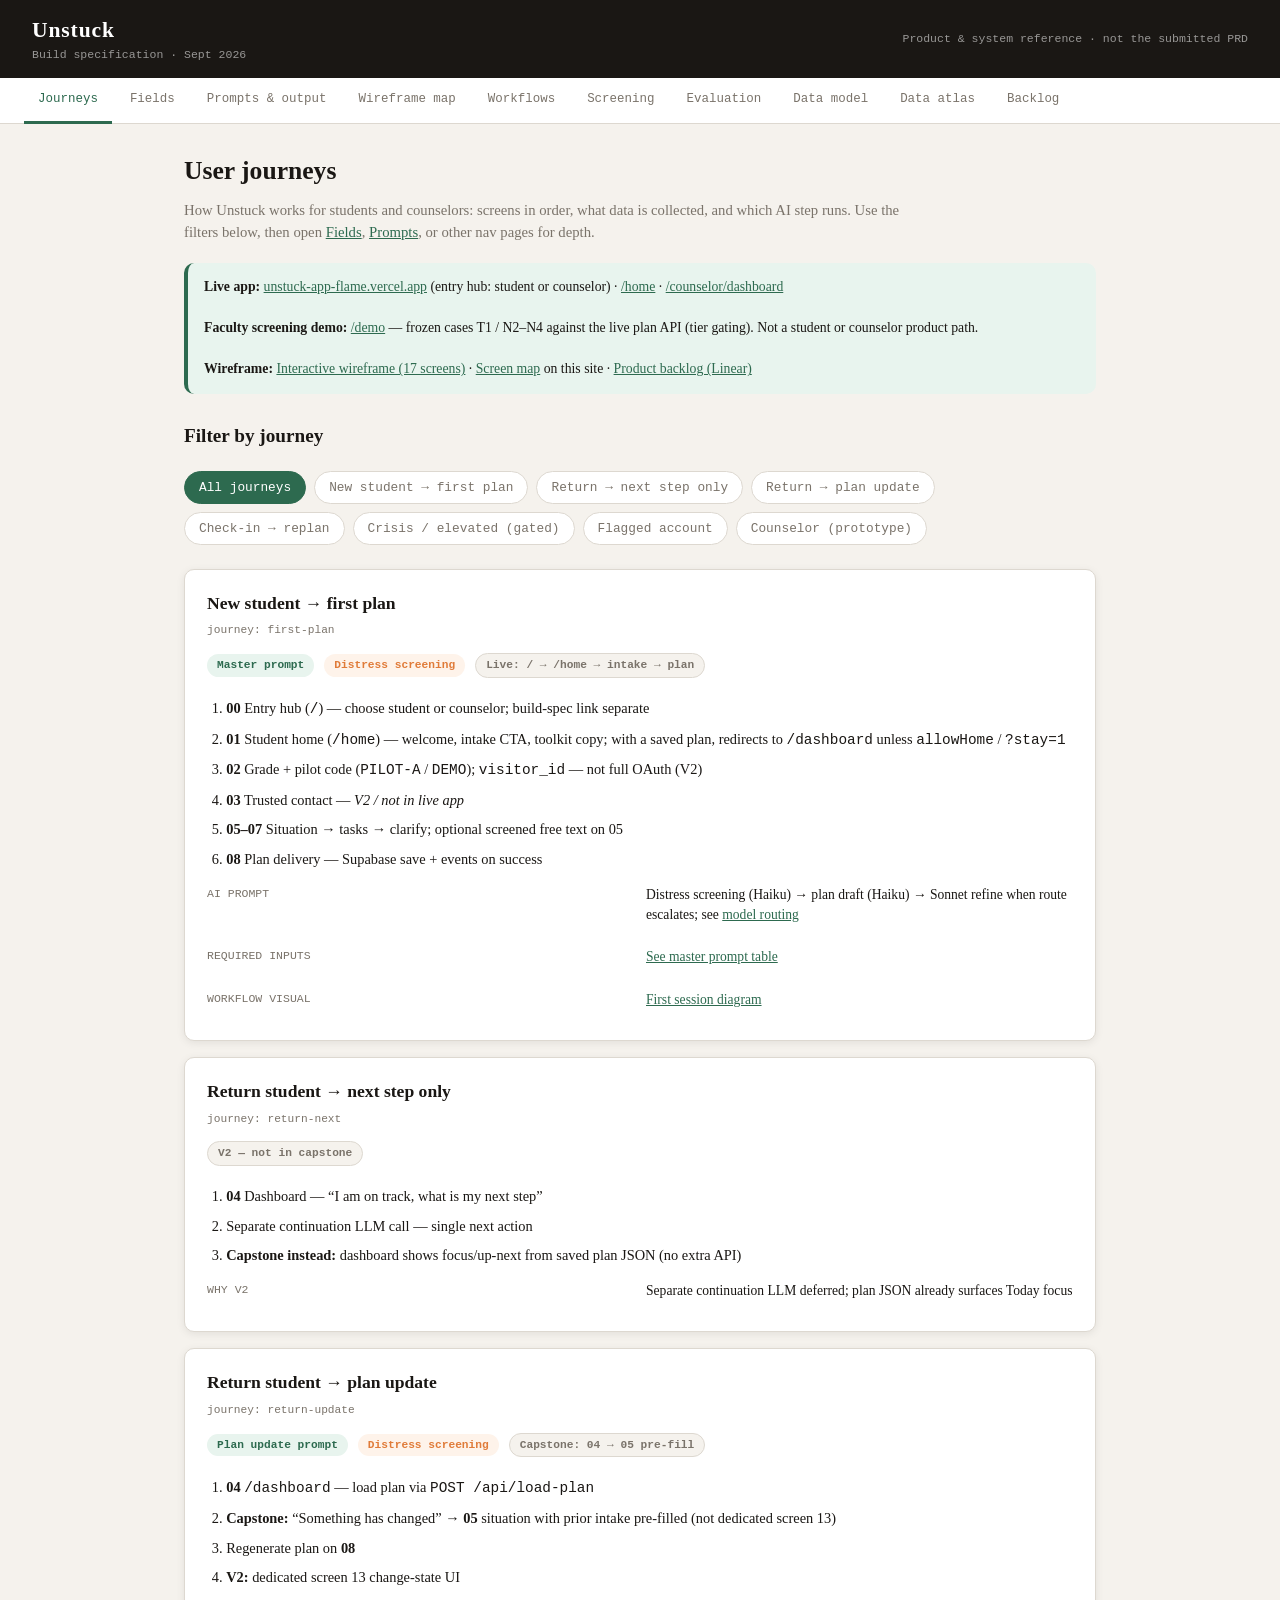
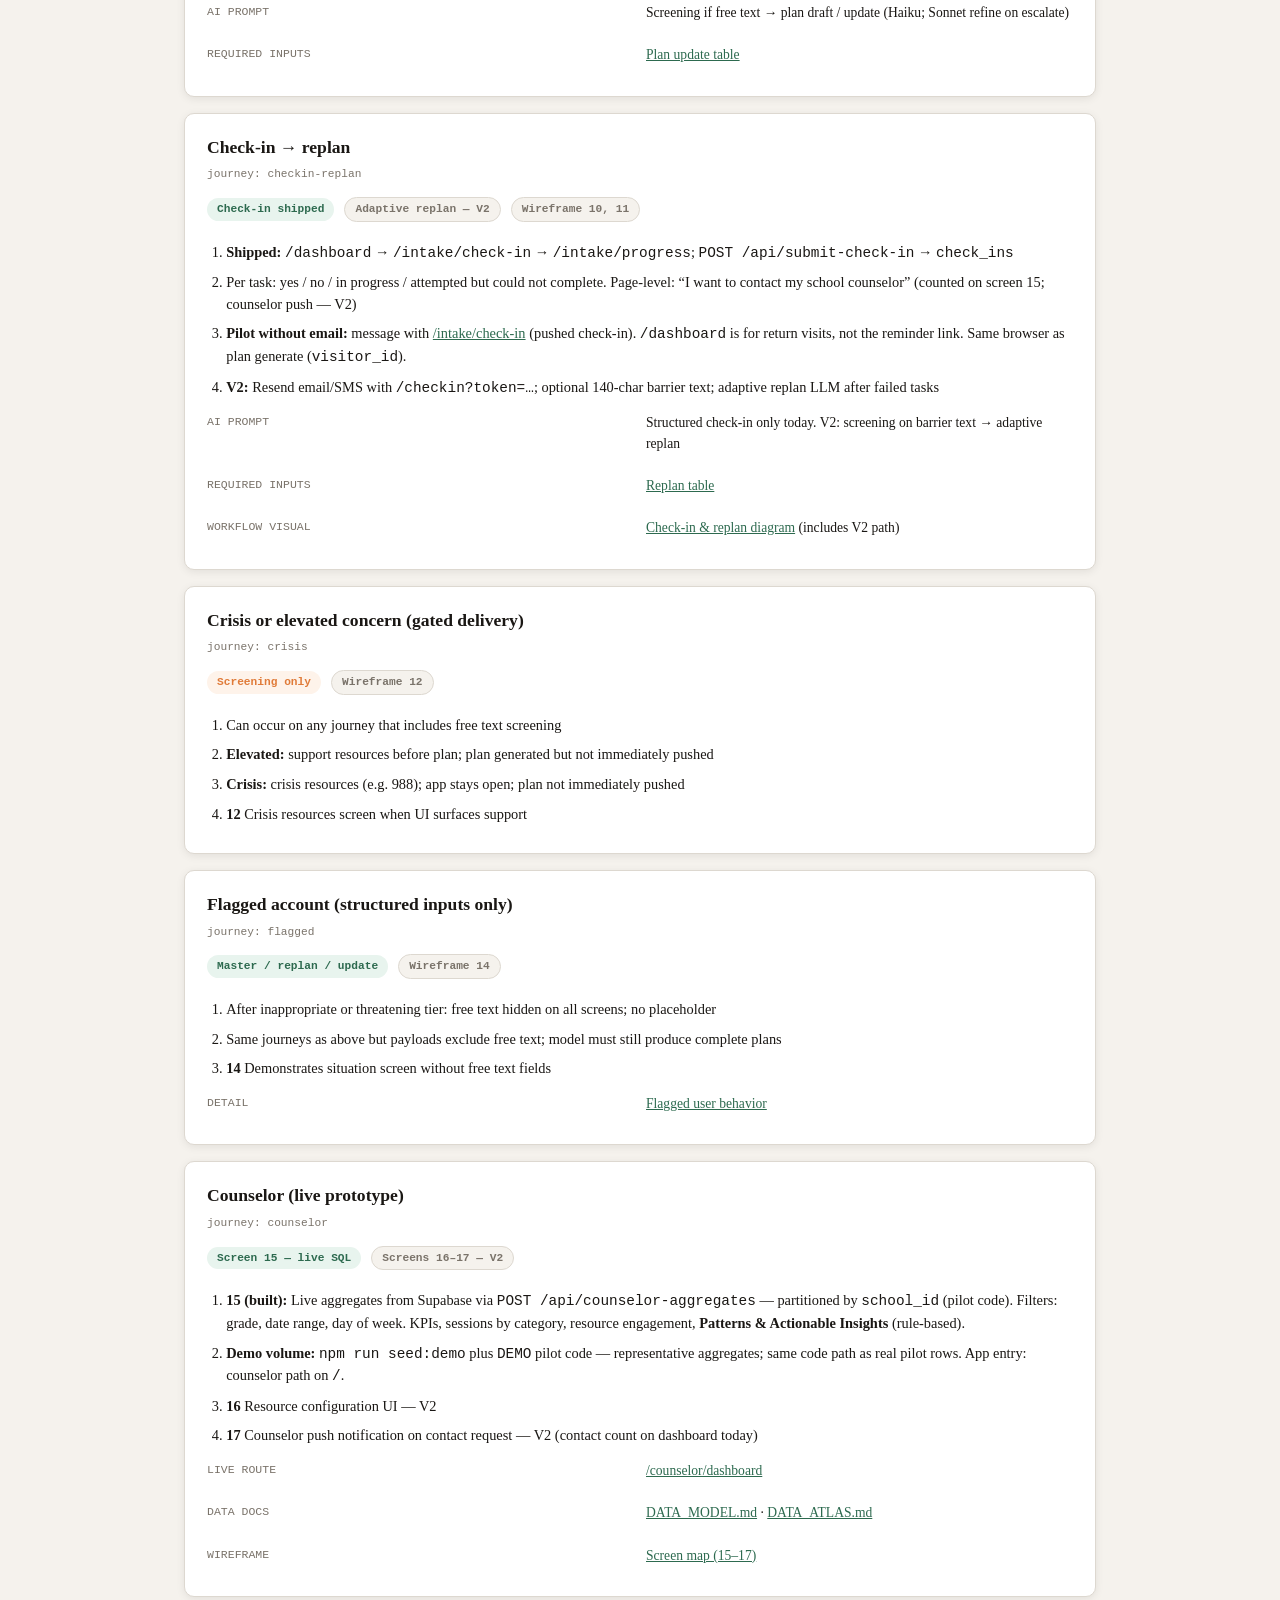
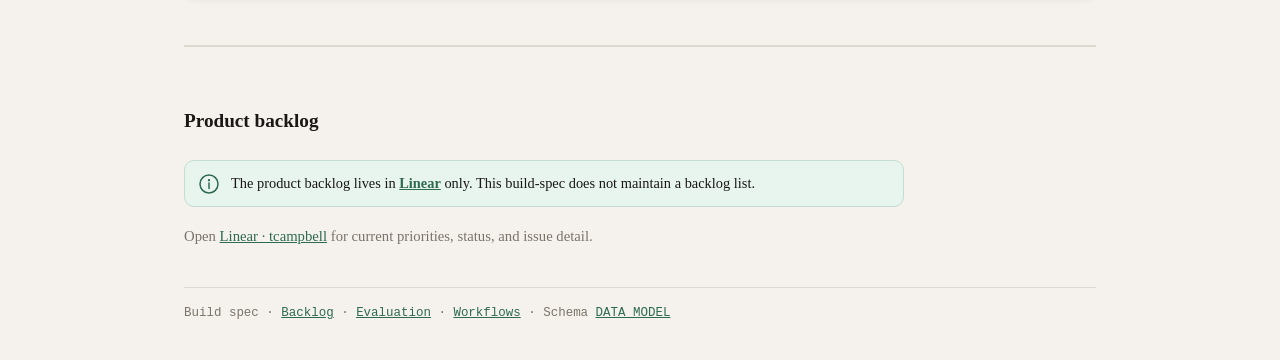
==== commit e341d6b6: "Point build-spec backlog to Linear only. Remove archived priority tables; this site no longer mainta" ====
--- a/index.html
+++ b/index.html
@@ -40,7 +40,7 @@
     <strong>Wireframe:</strong>
     <a href="https://tericampbell.github.io/unstuck_wireframe.html" target="_blank" rel="noopener">Interactive wireframe (17 screens)</a>
     · <a href="wireframe.html">Screen map</a> on this site ·
-    <a href="index.html#backlog">Product backlog archive</a>
+    <a href="https://linear.app/tcampbell" target="_blank" rel="noopener">Product backlog (Linear)</a>
   </div>
 
   <h2>Filter by journey</h2>
@@ -196,7 +196,6 @@
   <section id="backlog" class="backlog-section">
     <div class="backlog-header">
       <h2>Product backlog</h2>
-      <span class="updated">Last updated · Sept 2026 · Archive snapshot</span>
     </div>
 
     <aside class="backlog-info" role="note">
@@ -208,212 +207,16 @@
         </svg>
       </span>
       <p>
-        Day-to-day backlog tracking lives in
-        <a href="https://linear.app/tcampbell" target="_blank" rel="noopener">Linear</a>.
-        Tables below are a readable archive of product priorities for this build-spec (status may lag Linear).
+        The product backlog lives in
+        <a href="https://linear.app/tcampbell" target="_blank" rel="noopener">Linear</a>
+        only. This build-spec does not maintain a backlog list.
       </p>
     </aside>
 
     <p class="lead" style="margin-top:0">
-      Open and deferred product work for the live prototype. Engineering detail also lives in the app repo
-      (<code>BACKLOG.md</code>). Prefer Linear for current status.
-    </p>
-
-    <div class="backlog-legend">
-      <span><span class="priority priority-p0next">P0-next</span> First post-MVP slice</span>
-      <span><span class="priority priority-p1">P1</span> Before wide pilot</span>
-      <span><span class="priority priority-p2">P2</span> Polish / quality</span>
-      <span><span class="priority priority-p3">P3</span> Later / vision</span>
-      <span><span class="status status-done">Done</span> Shipped</span>
-      <span><span class="status status-next">Next</span> Active</span>
-    </div>
-
-    <table class="backlog-table">
-      <caption>Top priority (V2)</caption>
-      <thead>
-        <tr>
-          <th class="col-id">ID</th>
-          <th>Item</th>
-          <th class="col-pri">Priority</th>
-          <th class="col-status">Status</th>
-          <th>Notes</th>
-        </tr>
-      </thead>
-      <tbody>
-        <tr>
-          <td class="col-id">P0-next</td>
-          <td>Adult help to set up plan resources (parent / trusted adult)</td>
-          <td><span class="priority priority-p0next">P0-next</span></td>
-          <td><span class="status status-open">Planned</span></td>
-          <td>Per-resource setup on plan (08) + check-in (10); see Linear TCA-19</td>
-        </tr>
-      </tbody>
-    </table>
-
-    <table class="backlog-table">
-      <caption>Open — engineering</caption>
-      <thead>
-        <tr>
-          <th class="col-id">ID</th>
-          <th>Item</th>
-          <th class="col-pri">Priority</th>
-          <th class="col-status">Status</th>
-          <th>Notes</th>
-        </tr>
-      </thead>
-      <tbody>
-        <tr>
-          <td class="col-id">ENG-01</td>
-          <td>Extract-tasks eval fixture</td>
-          <td><span class="priority priority-p1">P1</span></td>
-          <td><span class="status status-open">Open</span></td>
-          <td>Free text “2 AP exams…” → score extraction JSON</td>
-        </tr>
-        <tr>
-          <td class="col-id">ENG-02</td>
-          <td>Acknowledgment mirrors all confirmed <code>tasks[]</code></td>
-          <td><span class="priority priority-p2">P2</span></td>
-          <td><span class="status status-open">Open</span></td>
-          <td>Master prompt nudge</td>
-        </tr>
-        <tr>
-          <td class="col-id">ENG-03</td>
-          <td>Align plan-update prompt with master v1.3 + enforcement</td>
-          <td><span class="priority priority-p2">P2</span></td>
-          <td><span class="status status-open">Open</span></td>
-          <td>Same <code>enforcePlanRules</code> on replan</td>
-        </tr>
-        <tr>
-          <td class="col-id">ENG-04</td>
-          <td>Live preview on screen 05 (optional)</td>
-          <td><span class="priority priority-p2">P2</span></td>
-          <td><span class="status status-open">Open</span></td>
-          <td>Parsed summary before Continue</td>
-        </tr>
-      </tbody>
-    </table>
-
-    <table class="backlog-table">
-      <caption>Vision / V2 (deferred)</caption>
-      <thead>
-        <tr>
-          <th class="col-id">ID</th>
-          <th>Item</th>
-          <th class="col-pri">Priority</th>
-          <th class="col-status">Status</th>
-          <th>Notes</th>
-        </tr>
-      </thead>
-      <tbody>
-        <tr>
-          <td class="col-id">V2-01</td>
-          <td>OAuth / email login (screen 01)</td>
-          <td><span class="priority priority-p3">P3</span></td>
-          <td><span class="status status-open">Deferred</span></td>
-          <td>Today: <code>visitor_id</code> + pilot code; entry hub at <code>/</code></td>
-        </tr>
-        <tr>
-          <td class="col-id">V2-02</td>
-          <td>Resend email/SMS check-in tokens</td>
-          <td><span class="priority priority-p3">P3</span></td>
-          <td><span class="status status-open">Deferred</span></td>
-          <td>Today: in-app <code>/intake/check-in</code></td>
-        </tr>
-        <tr>
-          <td class="col-id">V2-03</td>
-          <td>Trusted contact setup (screen 03)</td>
-          <td><span class="priority priority-p3">P3</span></td>
-          <td><span class="status status-open">Deferred</span></td>
-          <td>Related to P0-next adult setup</td>
-        </tr>
-        <tr>
-          <td class="col-id">V2-04</td>
-          <td>Dedicated plan-update screen (13)</td>
-          <td><span class="priority priority-p3">P3</span></td>
-          <td><span class="status status-open">Deferred</span></td>
-          <td>Today: update via 05 pre-fill</td>
-        </tr>
-        <tr>
-          <td class="col-id">V2-05</td>
-          <td>Counselor resource config (16) + push on contact (17)</td>
-          <td><span class="priority priority-p3">P3</span></td>
-          <td><span class="status status-open">Deferred</span></td>
-          <td>Screen 15 aggregates shipped</td>
-        </tr>
-        <tr>
-          <td class="col-id">V2-06</td>
-          <td>Production FERPA / legal ops + mandatory reporting workflows</td>
-          <td><span class="priority priority-p3">P3</span></td>
-          <td><span class="status status-open">Deferred</span></td>
-          <td>Documented for launch readiness; counsel pre-launch</td>
-        </tr>
-      </tbody>
-    </table>
-
-    <table class="backlog-table backlog-done-section">
-      <caption>Done — prototype (Phases 2–4)</caption>
-      <thead>
-        <tr>
-          <th class="col-id">ID</th>
-          <th>Item</th>
-          <th class="col-pri">Priority</th>
-          <th class="col-status">Status</th>
-          <th>Notes</th>
-        </tr>
-      </thead>
-      <tbody>
-        <tr>
-          <td class="col-id">DONE-01</td>
-          <td>Intake → plan → screening tiers</td>
-          <td><span class="priority priority-done">Shipped</span></td>
-          <td><span class="status status-done">Done</span></td>
-          <td>Phase 2b · master v1.3 · screening v1.1 · Haiku-first routing</td>
-        </tr>
-        <tr>
-          <td class="col-id">DONE-02</td>
-          <td>Supabase persistence + events</td>
-          <td><span class="priority priority-done">Shipped</span></td>
-          <td><span class="status status-done">Done</span></td>
-          <td>2c-db · 2d-events</td>
-        </tr>
-        <tr>
-          <td class="col-id">DONE-03</td>
-          <td>Return dashboard + check-in + progress</td>
-          <td><span class="priority priority-done">Shipped</span></td>
-          <td><span class="status status-done">Done</span></td>
-          <td>Phase 3 · <code>visitor_id</code></td>
-        </tr>
-        <tr>
-          <td class="col-id">DONE-04</td>
-          <td>Counselor dashboard (screen 15)</td>
-          <td><span class="priority priority-done">Shipped</span></td>
-          <td><span class="status status-done">Done</span></td>
-          <td>Phase 4 · KPIs · Patterns · demo seed</td>
-        </tr>
-        <tr>
-          <td class="col-id">DONE-05</td>
-          <td>Deploy PRD prose (Google Doc)</td>
-          <td><span class="priority priority-done">Shipped</span></td>
-          <td><span class="status status-done">Done</span></td>
-          <td><code>DEPLOY_Google_Doc_Paste.md</code></td>
-        </tr>
-        <tr>
-          <td class="col-id">DONE-06</td>
-          <td>Develop + eval suite + build spec pages</td>
-          <td><span class="priority priority-done">Shipped</span></td>
-          <td><span class="status status-done">Done</span></td>
-          <td>fields · prompts · eval · screening</td>
-        </tr>
-      </tbody>
-    </table>
-
-    <p class="backlog-footer-note">
-      <strong>Live artifacts:</strong>
-      <a href="https://unstuck-app-flame.vercel.app/" target="_blank" rel="noopener">Prototype</a> ·
-      <a href="https://tericampbell.github.io/unstuck_wireframe.html" target="_blank" rel="noopener">Wireframe</a> ·
-      <a href="eval.html">Evaluation</a> ·
-      <a href="https://github.com/TeriCampbell/unstuck-app" target="_blank" rel="noopener">App repo</a> ·
-      <a href="https://linear.app/tcampbell" target="_blank" rel="noopener">Linear</a>
+      Open
+      <a href="https://linear.app/tcampbell" target="_blank" rel="noopener">Linear · tcampbell</a>
+      for current priorities, status, and issue detail.
     </p>
   </section>
 
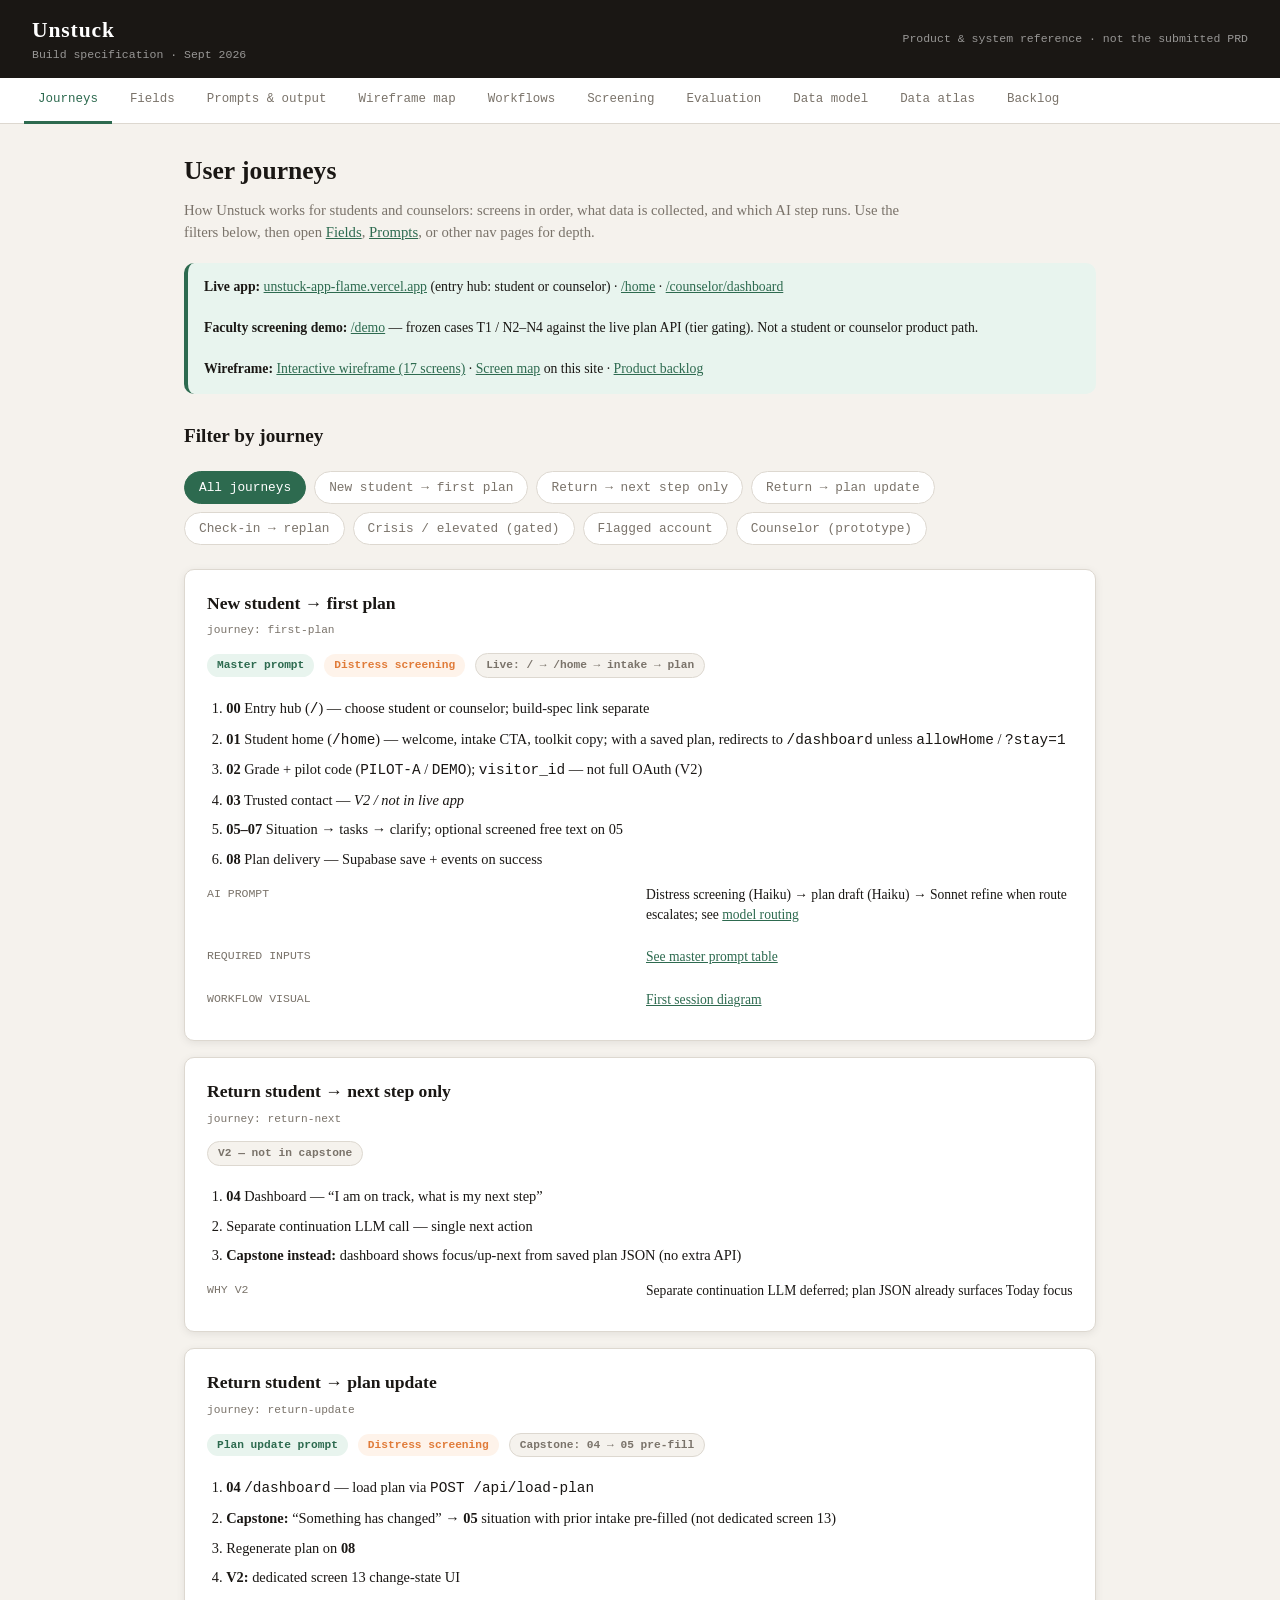
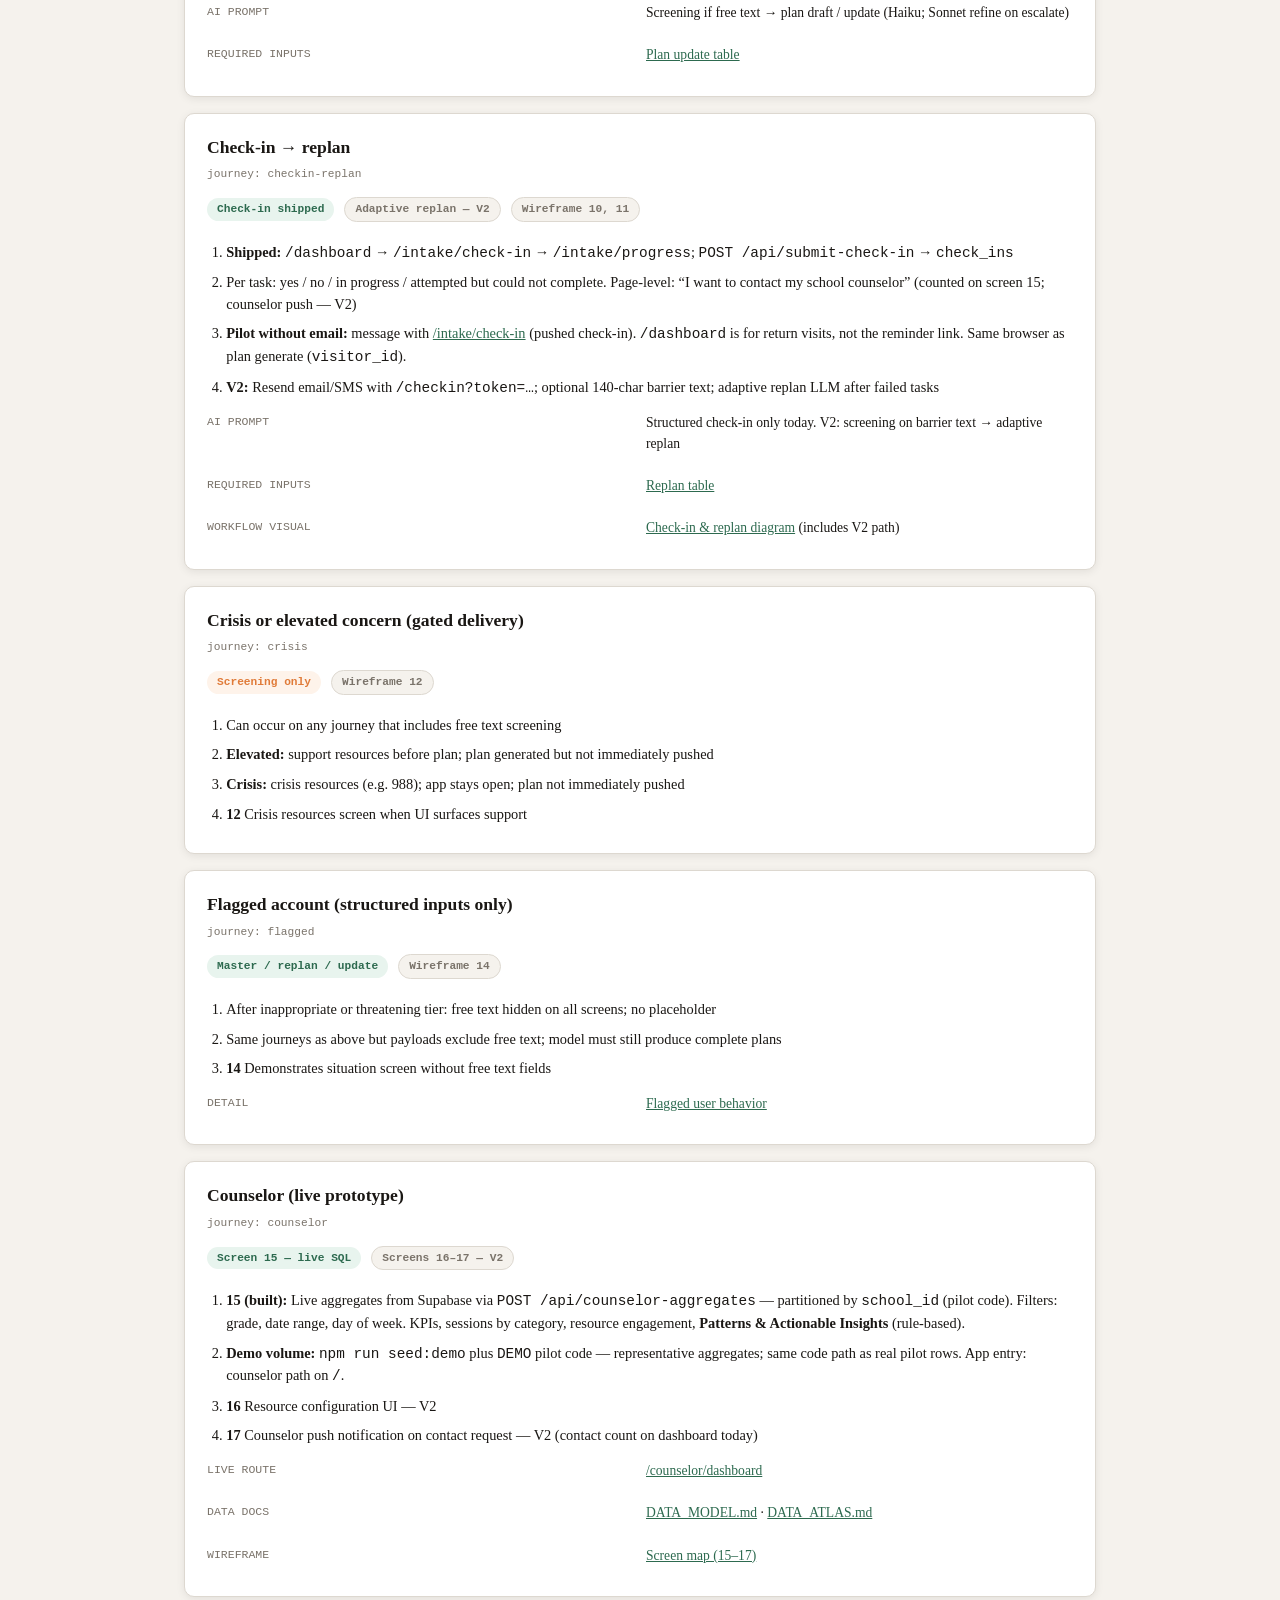
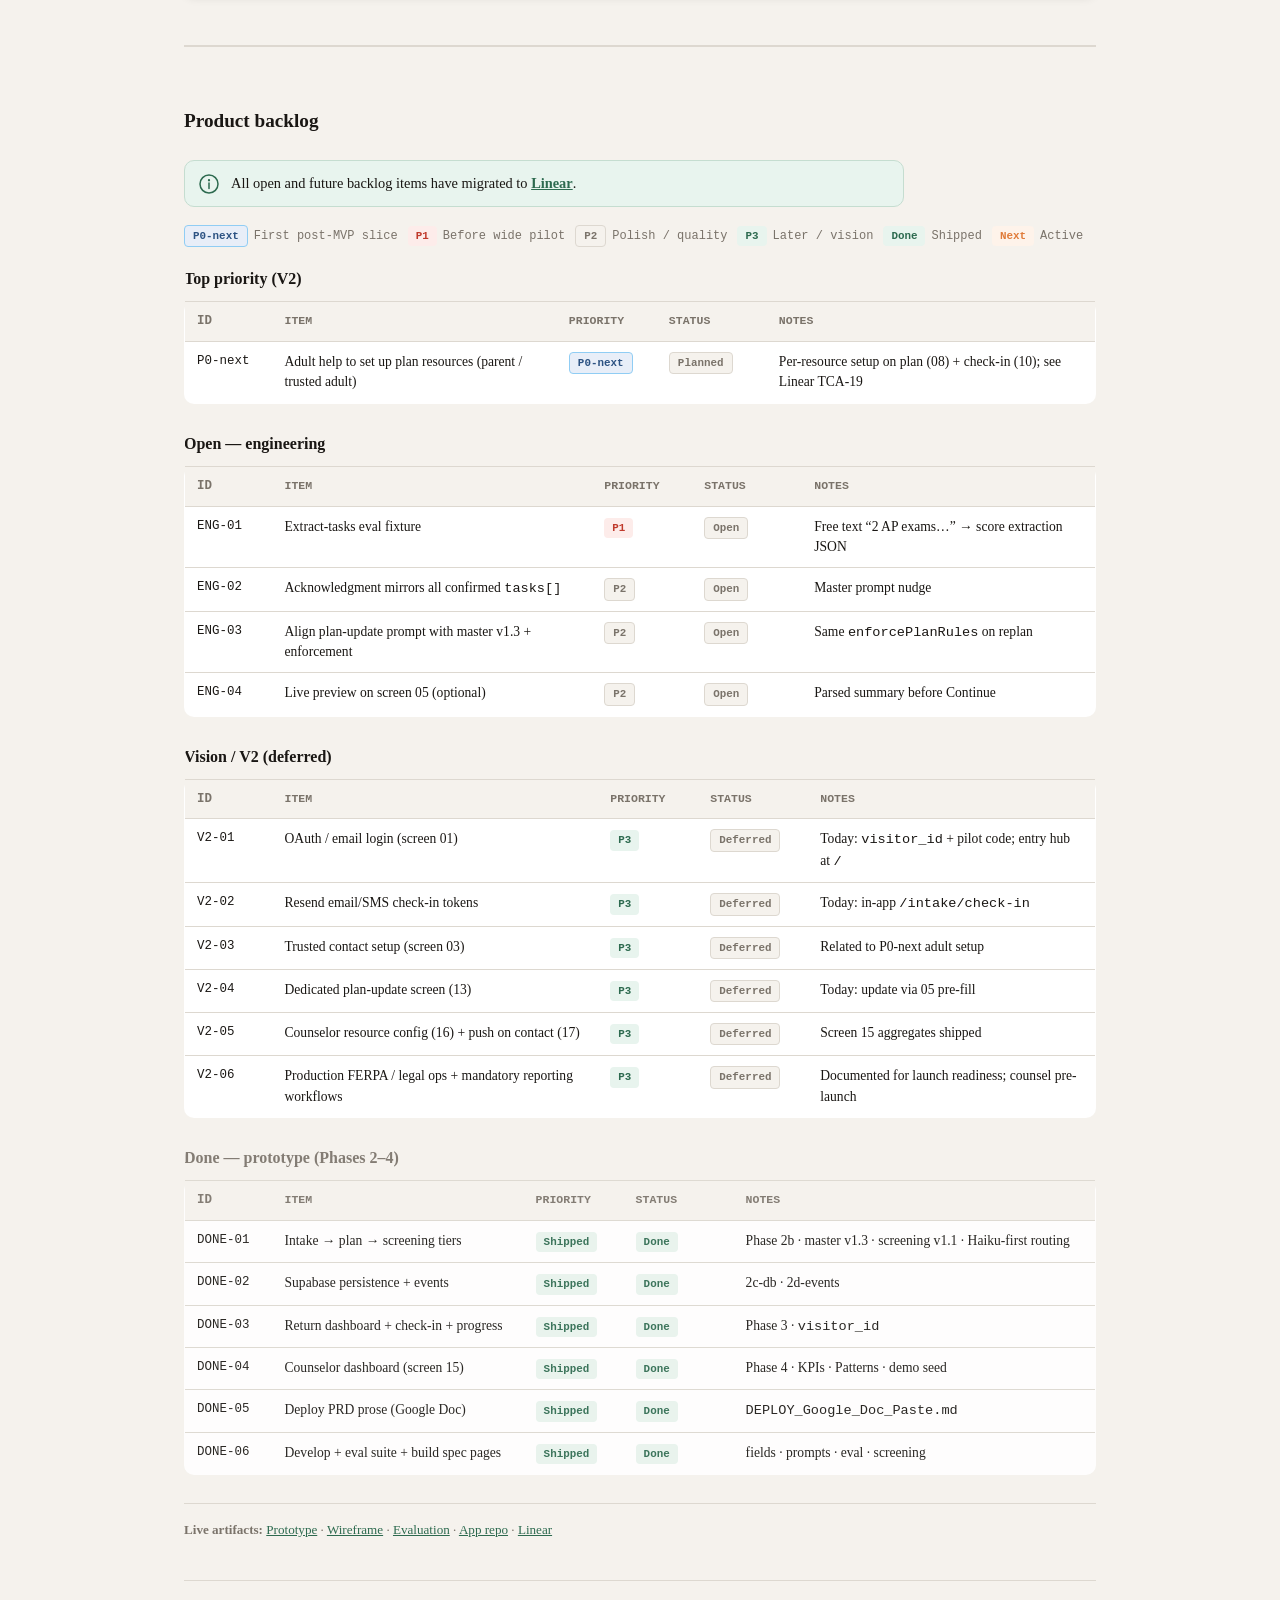
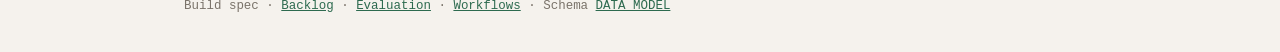
==== commit 08701be3: "Restore backlog tables with Linear migration note. Keep the prior priority list on the journeys page" ====
--- a/index.html
+++ b/index.html
@@ -40,7 +40,7 @@
     <strong>Wireframe:</strong>
     <a href="https://tericampbell.github.io/unstuck_wireframe.html" target="_blank" rel="noopener">Interactive wireframe (17 screens)</a>
     · <a href="wireframe.html">Screen map</a> on this site ·
-    <a href="https://linear.app/tcampbell" target="_blank" rel="noopener">Product backlog (Linear)</a>
+    <a href="index.html#backlog">Product backlog</a>
   </div>
 
   <h2>Filter by journey</h2>
@@ -207,16 +207,206 @@
         </svg>
       </span>
       <p>
-        The product backlog lives in
-        <a href="https://linear.app/tcampbell" target="_blank" rel="noopener">Linear</a>
-        only. This build-spec does not maintain a backlog list.
+        All open and future backlog items have migrated to
+        <a href="https://linear.app/tcampbell" target="_blank" rel="noopener">Linear</a>.
       </p>
     </aside>
 
-    <p class="lead" style="margin-top:0">
-      Open
-      <a href="https://linear.app/tcampbell" target="_blank" rel="noopener">Linear · tcampbell</a>
-      for current priorities, status, and issue detail.
+    <div class="backlog-legend">
+      <span><span class="priority priority-p0next">P0-next</span> First post-MVP slice</span>
+      <span><span class="priority priority-p1">P1</span> Before wide pilot</span>
+      <span><span class="priority priority-p2">P2</span> Polish / quality</span>
+      <span><span class="priority priority-p3">P3</span> Later / vision</span>
+      <span><span class="status status-done">Done</span> Shipped</span>
+      <span><span class="status status-next">Next</span> Active</span>
+    </div>
+
+    <table class="backlog-table">
+      <caption>Top priority (V2)</caption>
+      <thead>
+        <tr>
+          <th class="col-id">ID</th>
+          <th>Item</th>
+          <th class="col-pri">Priority</th>
+          <th class="col-status">Status</th>
+          <th>Notes</th>
+        </tr>
+      </thead>
+      <tbody>
+        <tr>
+          <td class="col-id">P0-next</td>
+          <td>Adult help to set up plan resources (parent / trusted adult)</td>
+          <td><span class="priority priority-p0next">P0-next</span></td>
+          <td><span class="status status-open">Planned</span></td>
+          <td>Per-resource setup on plan (08) + check-in (10); see Linear TCA-19</td>
+        </tr>
+      </tbody>
+    </table>
+
+    <table class="backlog-table">
+      <caption>Open — engineering</caption>
+      <thead>
+        <tr>
+          <th class="col-id">ID</th>
+          <th>Item</th>
+          <th class="col-pri">Priority</th>
+          <th class="col-status">Status</th>
+          <th>Notes</th>
+        </tr>
+      </thead>
+      <tbody>
+        <tr>
+          <td class="col-id">ENG-01</td>
+          <td>Extract-tasks eval fixture</td>
+          <td><span class="priority priority-p1">P1</span></td>
+          <td><span class="status status-open">Open</span></td>
+          <td>Free text “2 AP exams…” → score extraction JSON</td>
+        </tr>
+        <tr>
+          <td class="col-id">ENG-02</td>
+          <td>Acknowledgment mirrors all confirmed <code>tasks[]</code></td>
+          <td><span class="priority priority-p2">P2</span></td>
+          <td><span class="status status-open">Open</span></td>
+          <td>Master prompt nudge</td>
+        </tr>
+        <tr>
+          <td class="col-id">ENG-03</td>
+          <td>Align plan-update prompt with master v1.3 + enforcement</td>
+          <td><span class="priority priority-p2">P2</span></td>
+          <td><span class="status status-open">Open</span></td>
+          <td>Same <code>enforcePlanRules</code> on replan</td>
+        </tr>
+        <tr>
+          <td class="col-id">ENG-04</td>
+          <td>Live preview on screen 05 (optional)</td>
+          <td><span class="priority priority-p2">P2</span></td>
+          <td><span class="status status-open">Open</span></td>
+          <td>Parsed summary before Continue</td>
+        </tr>
+      </tbody>
+    </table>
+
+    <table class="backlog-table">
+      <caption>Vision / V2 (deferred)</caption>
+      <thead>
+        <tr>
+          <th class="col-id">ID</th>
+          <th>Item</th>
+          <th class="col-pri">Priority</th>
+          <th class="col-status">Status</th>
+          <th>Notes</th>
+        </tr>
+      </thead>
+      <tbody>
+        <tr>
+          <td class="col-id">V2-01</td>
+          <td>OAuth / email login (screen 01)</td>
+          <td><span class="priority priority-p3">P3</span></td>
+          <td><span class="status status-open">Deferred</span></td>
+          <td>Today: <code>visitor_id</code> + pilot code; entry hub at <code>/</code></td>
+        </tr>
+        <tr>
+          <td class="col-id">V2-02</td>
+          <td>Resend email/SMS check-in tokens</td>
+          <td><span class="priority priority-p3">P3</span></td>
+          <td><span class="status status-open">Deferred</span></td>
+          <td>Today: in-app <code>/intake/check-in</code></td>
+        </tr>
+        <tr>
+          <td class="col-id">V2-03</td>
+          <td>Trusted contact setup (screen 03)</td>
+          <td><span class="priority priority-p3">P3</span></td>
+          <td><span class="status status-open">Deferred</span></td>
+          <td>Related to P0-next adult setup</td>
+        </tr>
+        <tr>
+          <td class="col-id">V2-04</td>
+          <td>Dedicated plan-update screen (13)</td>
+          <td><span class="priority priority-p3">P3</span></td>
+          <td><span class="status status-open">Deferred</span></td>
+          <td>Today: update via 05 pre-fill</td>
+        </tr>
+        <tr>
+          <td class="col-id">V2-05</td>
+          <td>Counselor resource config (16) + push on contact (17)</td>
+          <td><span class="priority priority-p3">P3</span></td>
+          <td><span class="status status-open">Deferred</span></td>
+          <td>Screen 15 aggregates shipped</td>
+        </tr>
+        <tr>
+          <td class="col-id">V2-06</td>
+          <td>Production FERPA / legal ops + mandatory reporting workflows</td>
+          <td><span class="priority priority-p3">P3</span></td>
+          <td><span class="status status-open">Deferred</span></td>
+          <td>Documented for launch readiness; counsel pre-launch</td>
+        </tr>
+      </tbody>
+    </table>
+
+    <table class="backlog-table backlog-done-section">
+      <caption>Done — prototype (Phases 2–4)</caption>
+      <thead>
+        <tr>
+          <th class="col-id">ID</th>
+          <th>Item</th>
+          <th class="col-pri">Priority</th>
+          <th class="col-status">Status</th>
+          <th>Notes</th>
+        </tr>
+      </thead>
+      <tbody>
+        <tr>
+          <td class="col-id">DONE-01</td>
+          <td>Intake → plan → screening tiers</td>
+          <td><span class="priority priority-done">Shipped</span></td>
+          <td><span class="status status-done">Done</span></td>
+          <td>Phase 2b · master v1.3 · screening v1.1 · Haiku-first routing</td>
+        </tr>
+        <tr>
+          <td class="col-id">DONE-02</td>
+          <td>Supabase persistence + events</td>
+          <td><span class="priority priority-done">Shipped</span></td>
+          <td><span class="status status-done">Done</span></td>
+          <td>2c-db · 2d-events</td>
+        </tr>
+        <tr>
+          <td class="col-id">DONE-03</td>
+          <td>Return dashboard + check-in + progress</td>
+          <td><span class="priority priority-done">Shipped</span></td>
+          <td><span class="status status-done">Done</span></td>
+          <td>Phase 3 · <code>visitor_id</code></td>
+        </tr>
+        <tr>
+          <td class="col-id">DONE-04</td>
+          <td>Counselor dashboard (screen 15)</td>
+          <td><span class="priority priority-done">Shipped</span></td>
+          <td><span class="status status-done">Done</span></td>
+          <td>Phase 4 · KPIs · Patterns · demo seed</td>
+        </tr>
+        <tr>
+          <td class="col-id">DONE-05</td>
+          <td>Deploy PRD prose (Google Doc)</td>
+          <td><span class="priority priority-done">Shipped</span></td>
+          <td><span class="status status-done">Done</span></td>
+          <td><code>DEPLOY_Google_Doc_Paste.md</code></td>
+        </tr>
+        <tr>
+          <td class="col-id">DONE-06</td>
+          <td>Develop + eval suite + build spec pages</td>
+          <td><span class="priority priority-done">Shipped</span></td>
+          <td><span class="status status-done">Done</span></td>
+          <td>fields · prompts · eval · screening</td>
+        </tr>
+      </tbody>
+    </table>
+
+    <p class="backlog-footer-note">
+      <strong>Live artifacts:</strong>
+      <a href="https://unstuck-app-flame.vercel.app/" target="_blank" rel="noopener">Prototype</a> ·
+      <a href="https://tericampbell.github.io/unstuck_wireframe.html" target="_blank" rel="noopener">Wireframe</a> ·
+      <a href="eval.html">Evaluation</a> ·
+      <a href="https://github.com/TeriCampbell/unstuck-app" target="_blank" rel="noopener">App repo</a> ·
+      <a href="https://linear.app/tcampbell" target="_blank" rel="noopener">Linear</a>
     </p>
   </section>
 
